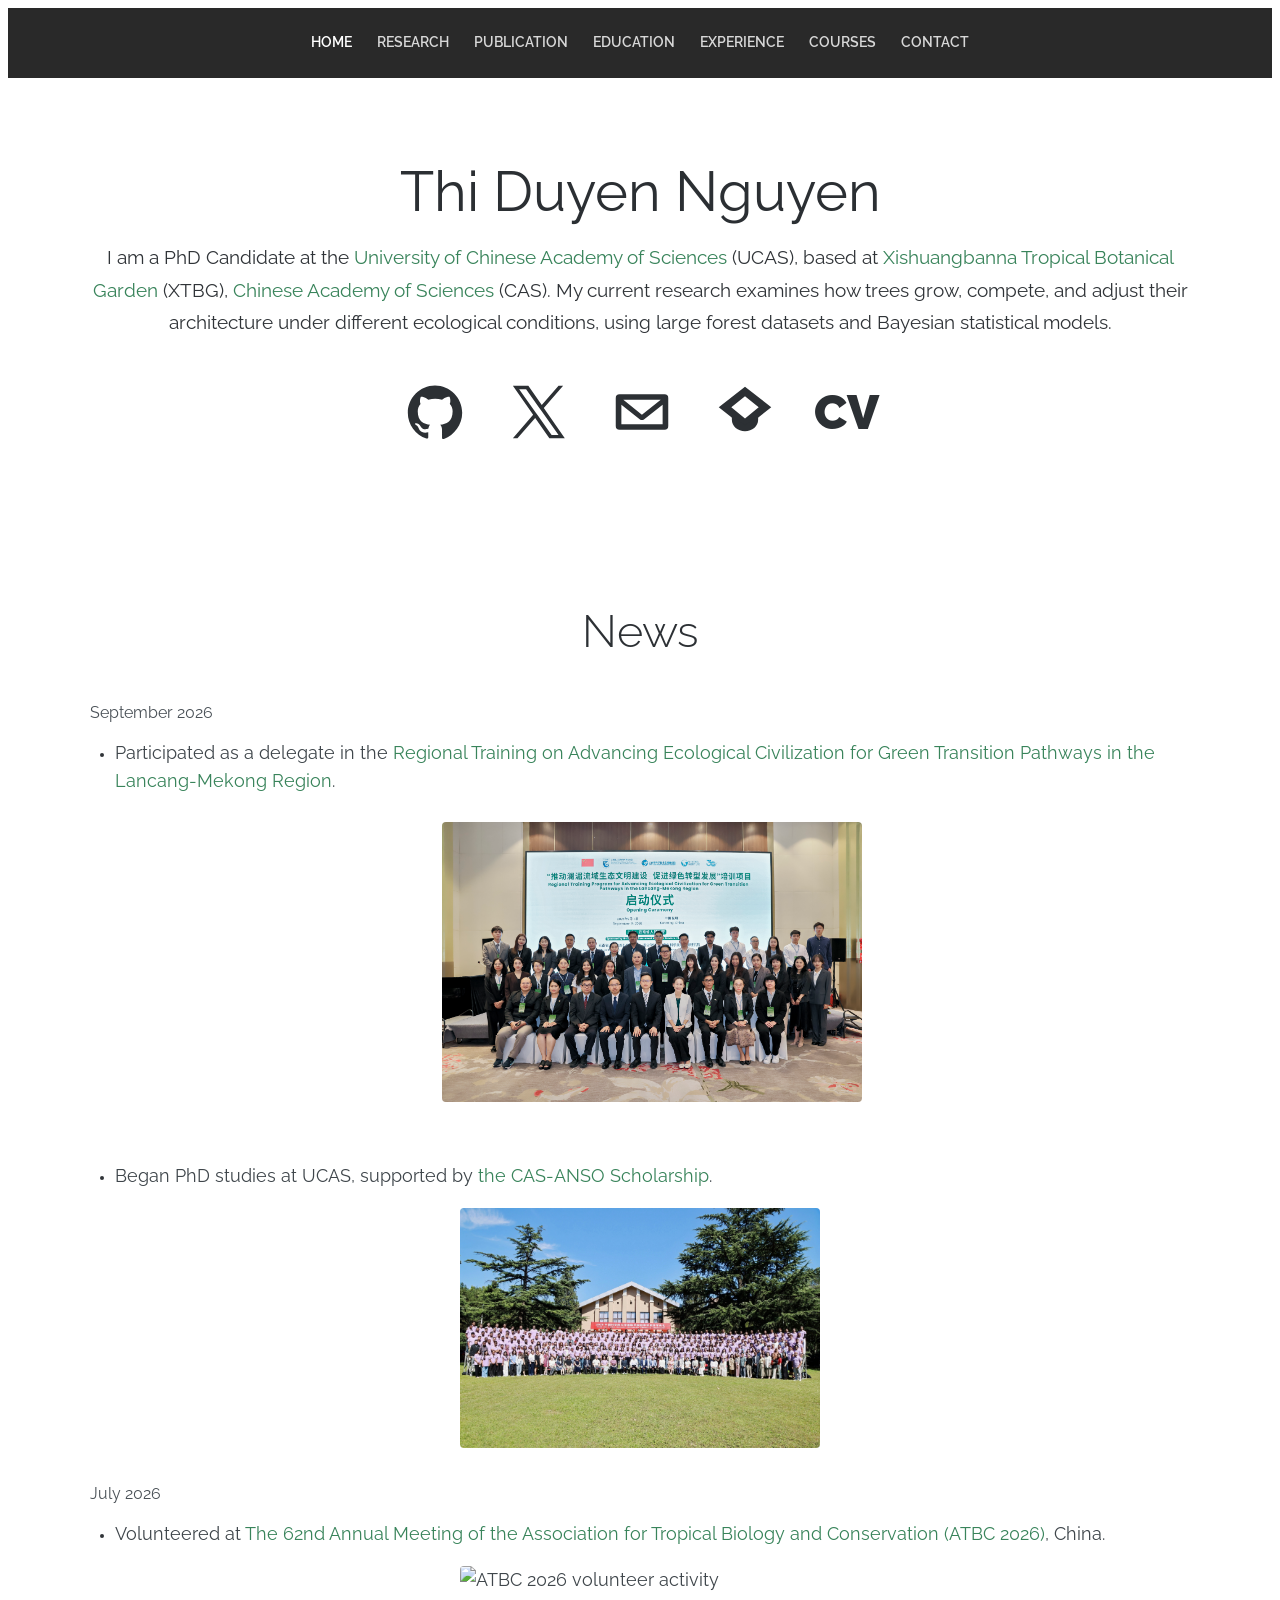
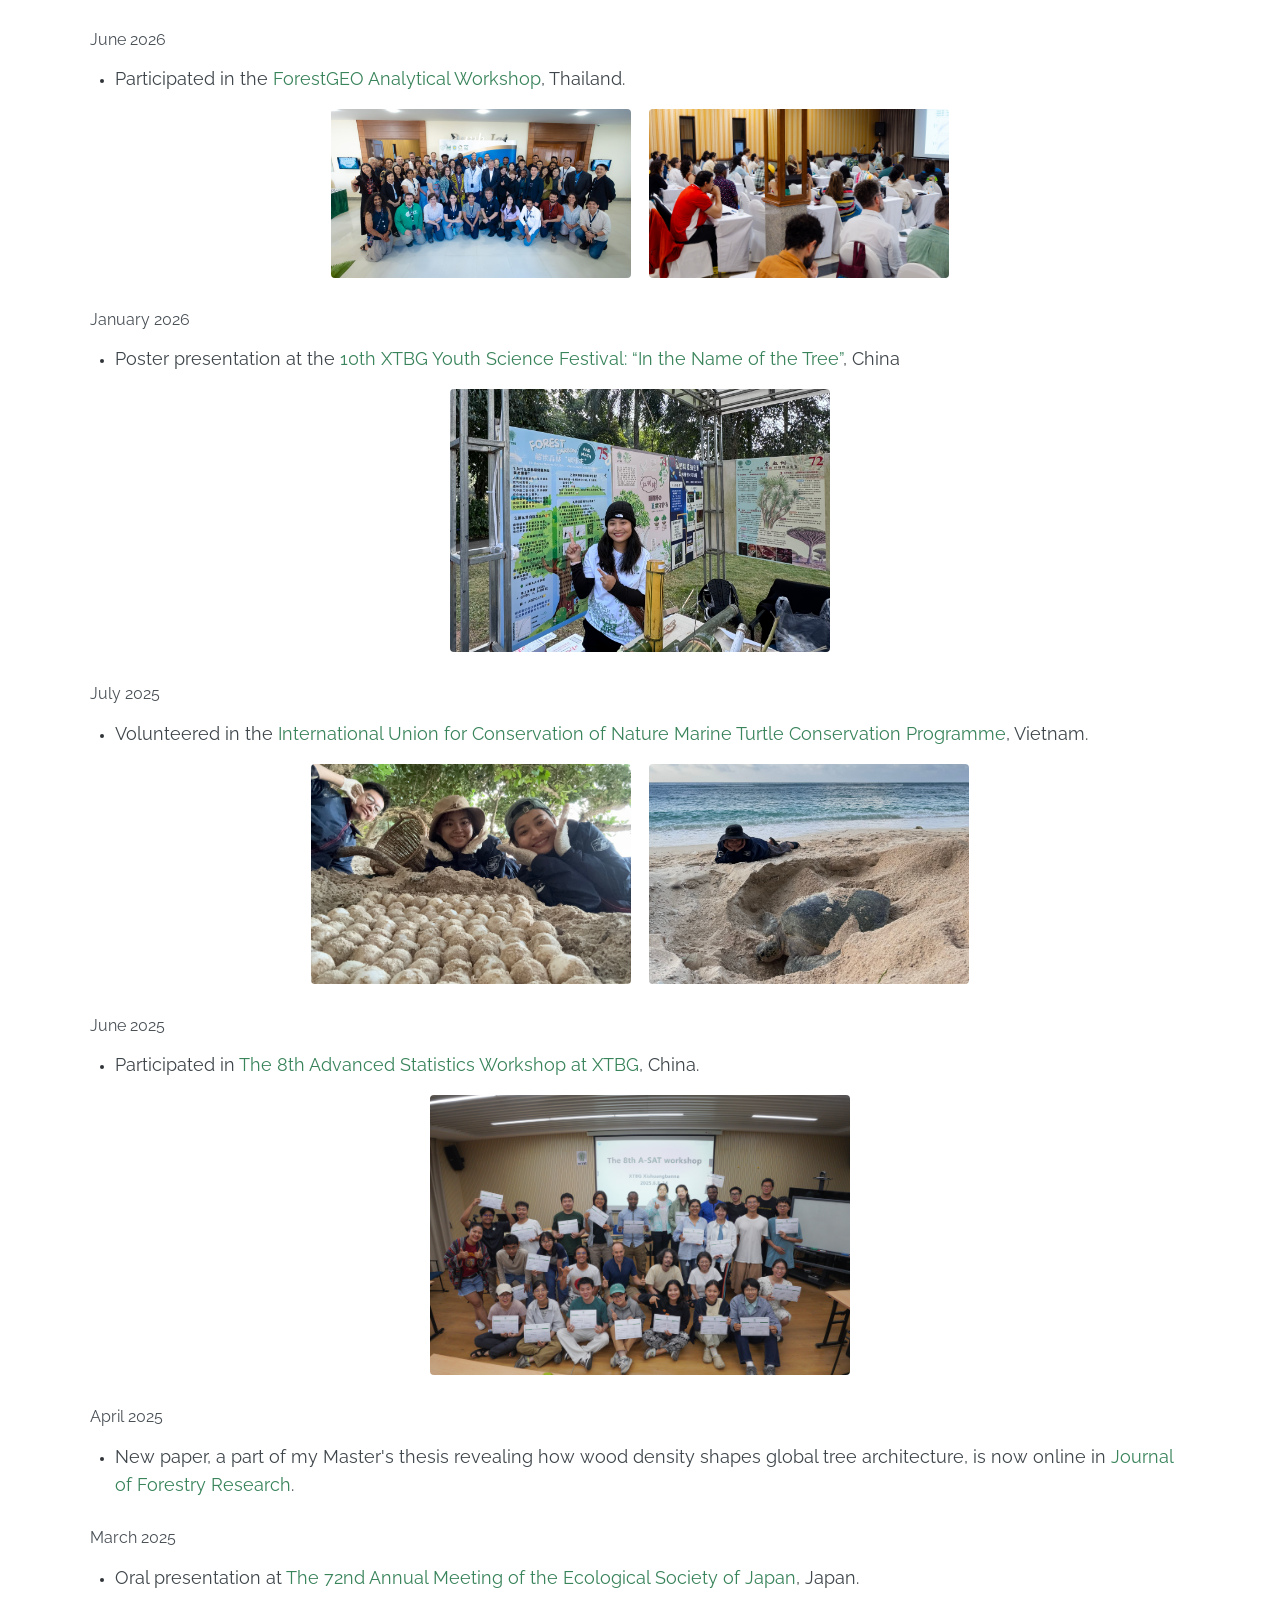
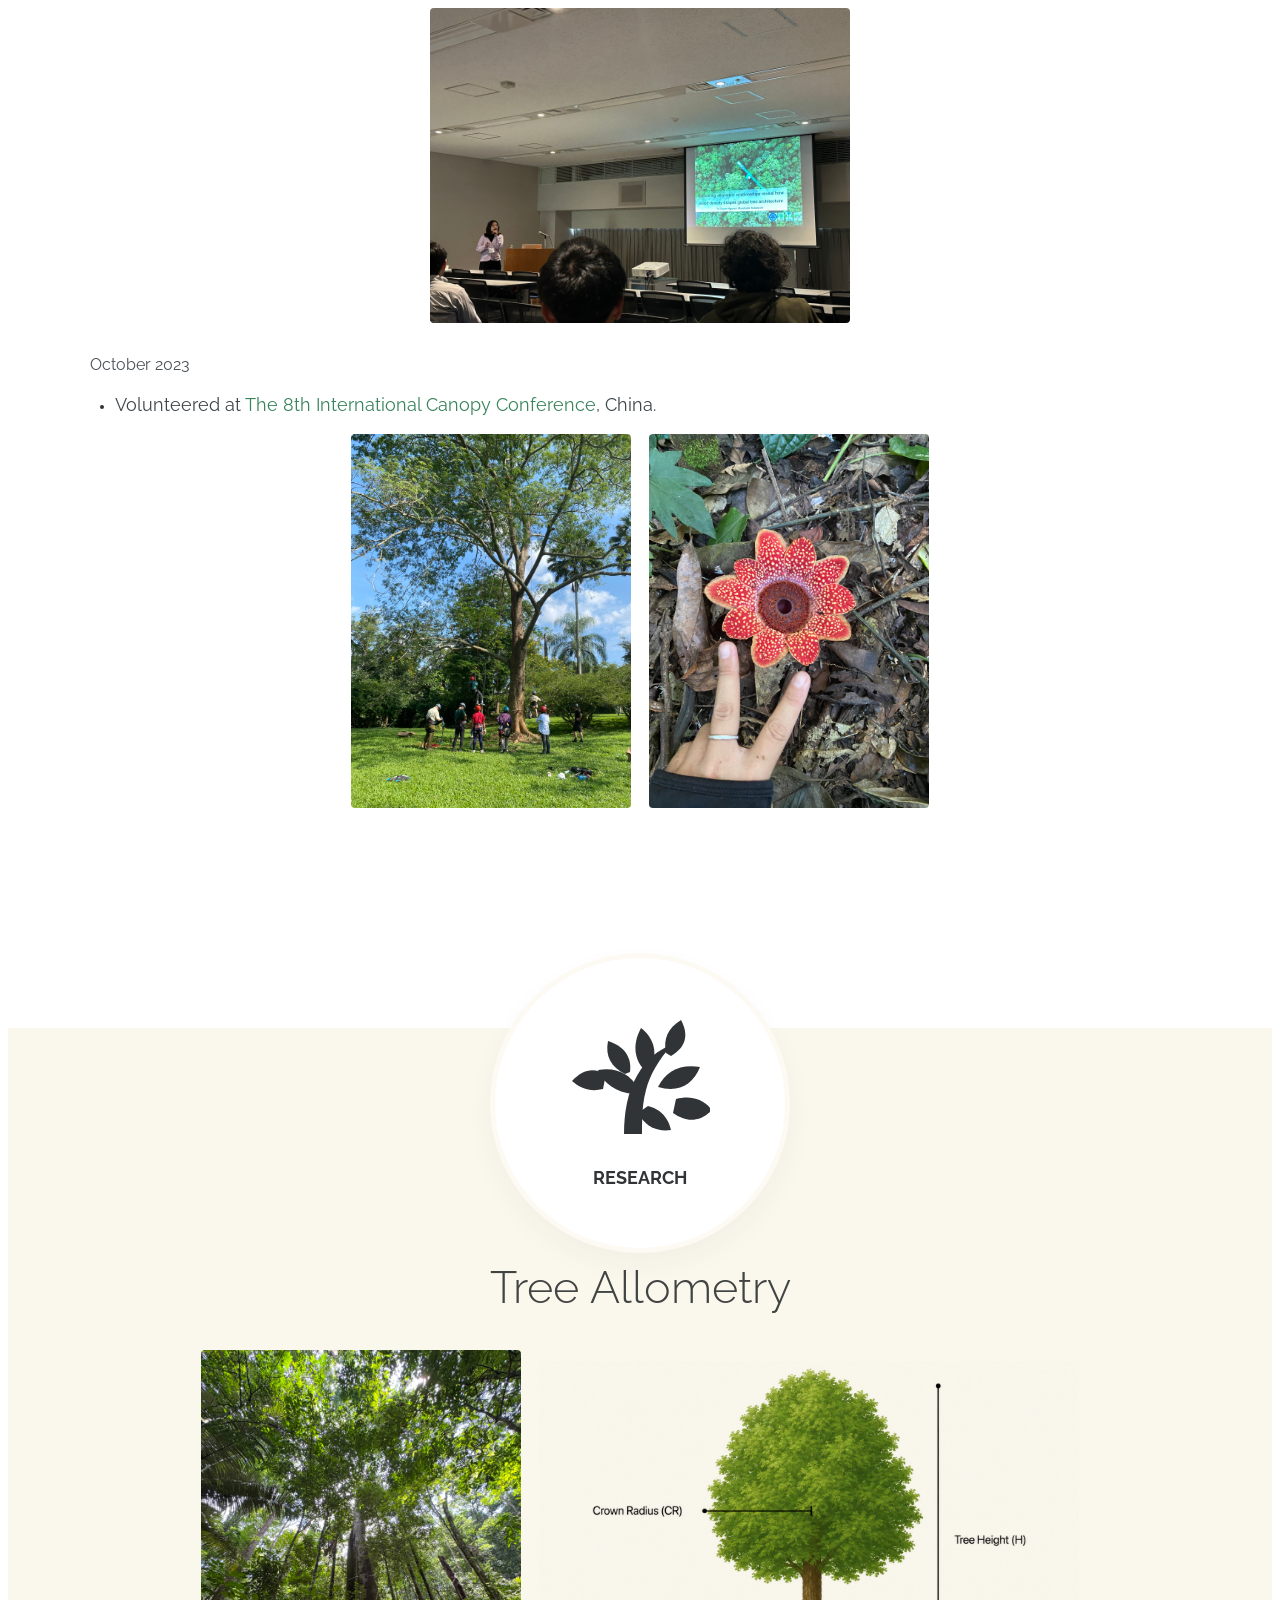
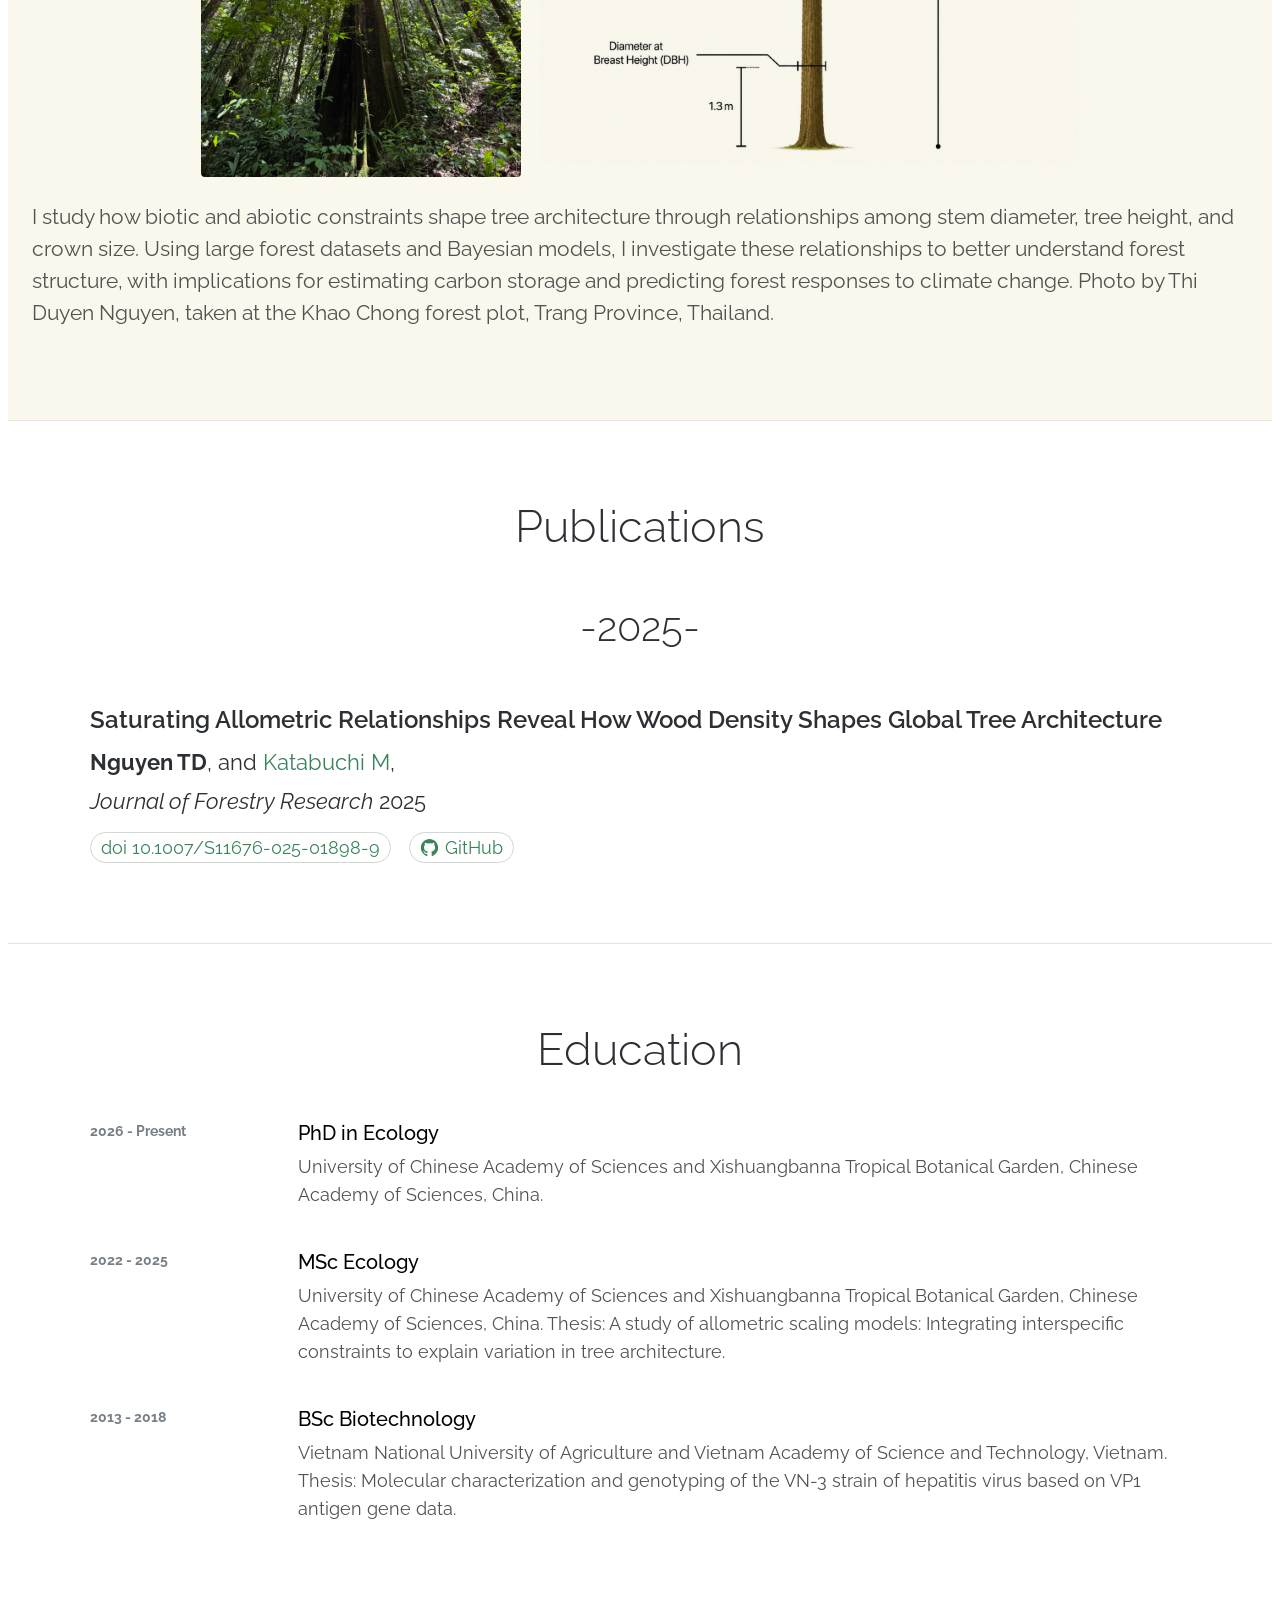
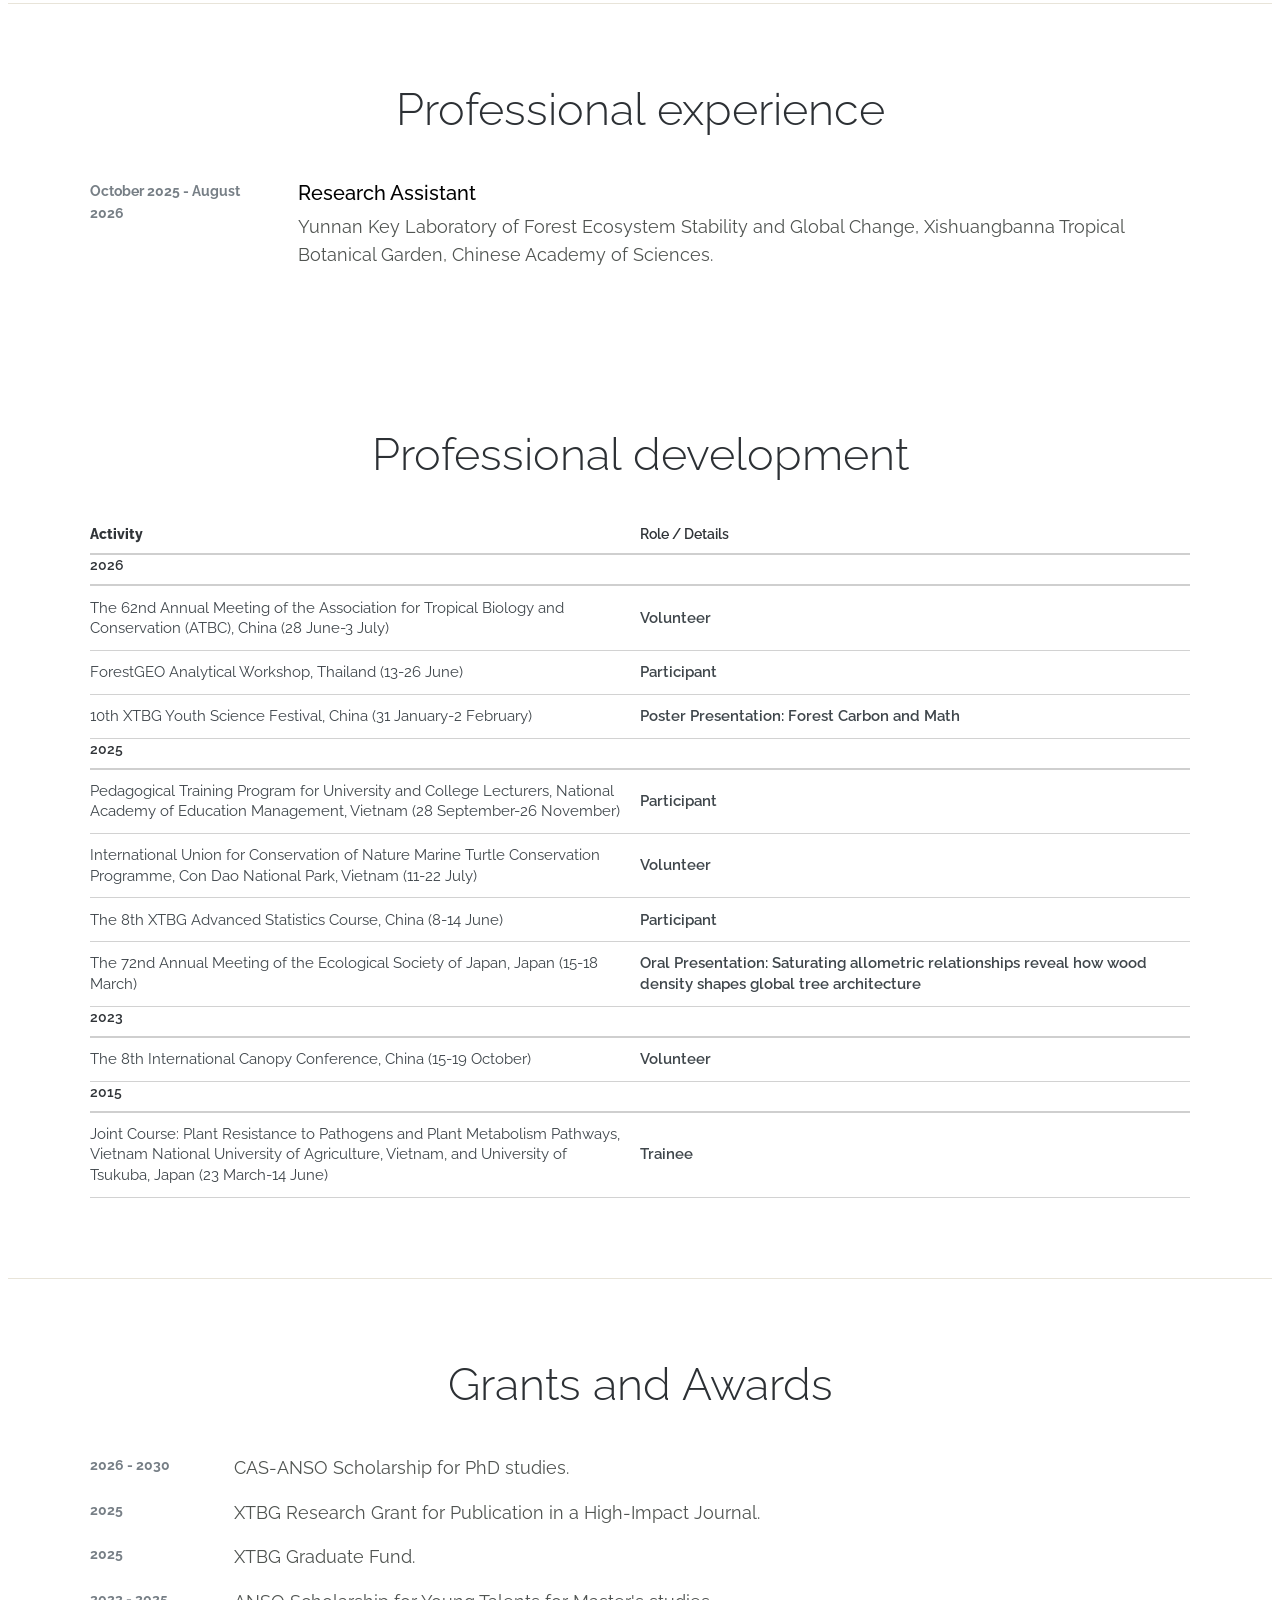
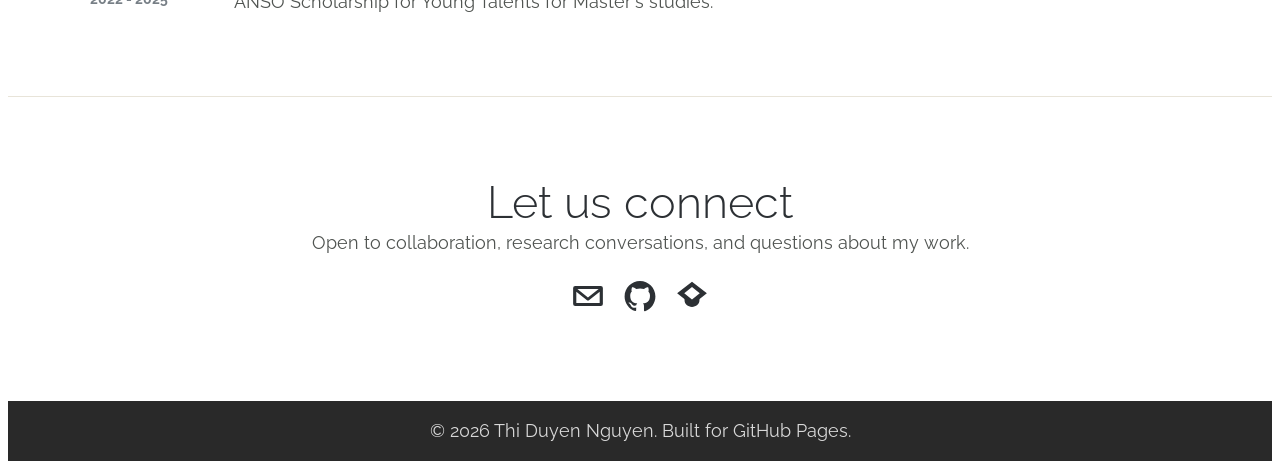
==== index.html @ 385d5ab5 "Update image style for responsive design" ====
<!doctype html>
<html lang="en">
  <head>
    <meta charset="utf-8" />
    <meta name="viewport" content="width=device-width, initial-scale=1" />
    <title>Thi Duyen Nguyen</title>
    <meta name="description" content="Personal academic homepage for Thi Duyen Nguyen, a PhD candidate studying tropical forest ecology, tree allometry, and Bayesian modelling." />
    <link rel="preconnect" href="https://fonts.googleapis.com" />
    <link rel="preconnect" href="https://fonts.gstatic.com" crossorigin />
    <link href="https://fonts.googleapis.com/css2?family=Raleway:wght@300;400;500;600;700&display=swap" rel="stylesheet" />
    <link rel="stylesheet" href="styles.css" />
    <link rel="icon" href="favicon.svg" type="image/svg+xml" />
  </head>

  <body>
    <a class="skip-link" href="#main">Skip to content</a>

    <header class="site-header" data-header>
      <button class="menu-button" type="button" aria-label="Toggle navigation" aria-expanded="false" aria-controls="site-nav" data-menu-button>
        <span class="menu-line"></span>
        <span class="menu-line"></span>
      </button>

      <nav class="site-nav" id="site-nav" data-nav>
        <a href="#home">Home</a>
        <a href="#research">Research</a>
        <a href="#publications">Publication</a>
        <a href="#education">Education</a>
        <a href="#experience">Experience</a>
        <a href="#courses">Courses</a>
        <a href="#contact">Contact</a>
      </nav>
    </header>

    <main id="main">
      <section class="intro section-band" id="home">
        <div class="intro-inner">
          <h1>Thi Duyen Nguyen</h1>
          <p class="hero-role">
            I am a PhD Candidate at the <a href="https://english.ucas.ac.cn/">University of Chinese Academy of Sciences</a> (UCAS), based at <a href="http://english.xtbg.cas.cn/">Xishuangbanna Tropical Botanical Garden</a> (XTBG), <a href="https://english.cas.cn/">Chinese Academy of Sciences</a> (CAS).
            My current research examines how trees grow, compete, and adjust their architecture under different ecological conditions, using large forest datasets and Bayesian statistical models.
          </p>

          <div class="social-links" aria-label="Profile links">
            <a href="https://github.com/nt-duyen" aria-label="GitHub profile">
              <svg viewBox="0 0 64 64" aria-hidden="true">
                <path d="M32 3.7C16 3.7 3 16.7 3 32.8c0 12.8 8.3 23.7 19.8 27.5 1.5.3 2-.6 2-1.4v-5.2c-8.1 1.8-9.8-3.5-9.8-3.5-1.3-3.4-3.2-4.3-3.2-4.3-2.7-1.8.2-1.8.2-1.8 2.9.2 4.5 3 4.5 3 2.6 4.5 6.9 3.2 8.5 2.5.3-1.9 1-3.2 1.8-3.9-6.4-.7-13.2-3.2-13.2-14.4 0-3.2 1.1-5.8 3-7.8-.3-.7-1.3-3.7.3-7.7 0 0 2.5-.8 8 3a27.5 27.5 0 0 1 14.6 0c5.6-3.8 8-3 8-3 1.6 4 .6 7 .3 7.7 1.9 2.1 3 4.6 3 7.8 0 11.2-6.8 13.7-13.3 14.4 1.1.9 2 2.7 2 5.5v8.2c0 .8.5 1.7 2 1.4C52.7 56.5 61 45.6 61 32.8 61 16.7 48 3.7 32 3.7z" />
              </svg>
            </a>
            <a href="https://x.com/duyeneco?s=11" aria-label="X profile">
              <svg viewBox="0 0 64 64" aria-hidden="true">
                <path d="M38.2 27.6 58.8 4h-4.9L36 24.5 21.7 4H5.2l21.6 31L5.2 60h4.9l18.9-21.7L44.1 60h16.5L38.2 27.6zm-6.7 7.7-2.2-3.1L11.9 7.7h7.4l14.1 19.9 2.2 3.1 18.3 25.9h-7.4L31.5 35.3z" />
              </svg>
            </a>
            <a href="mailto:ntduyenbio.edu.vn@gmail.com" aria-label="Email">
              <svg viewBox="0 0 64 64" aria-hidden="true">
                <path d="M8 13h48a4 4 0 0 1 4 4v30a4 4 0 0 1-4 4H8a4 4 0 0 1-4-4V17a4 4 0 0 1 4-4zm4.1 6 19.8 15.9L52 19H12.1zm41.9 5.2L34.4 39.7a4 4 0 0 1-4.9 0L10 24.2V45h44V24.2z" />
              </svg>
            </a>
            <a href="https://scholar.google.com/citations?user=iAspKboAAAAJ&amp;hl=en" aria-label="Google Scholar profile">
              <svg viewBox="0 0 64 64" aria-hidden="true">
                <path d="M32 5 4 27l28 22 28-22L32 5zm0 10.2L46.6 27 32 38.8 17.4 27 32 15.2z" />
                <path d="M18 40.5c0 6.6 6.3 12 14 12s14-5.4 14-12v-5.2L32 46.1 18 35.3v5.2z" />
              </svg>
            </a>
            <a class="cv-link" href="assets/cv.pdf" aria-label="CV">CV</a>
          </div>
        </div>
      </section>

      <section class="section-band updates" id="news">
        <div class="section-heading">
          <h2>News</h2>
        </div>

        <div class="timeline">
          <article class="news-block">
            <time datetime="2026-09">September 2026</time>
            <ul>
              <li>
                Participated as a delegate in the
                <a href="https://mekonginstitute.org/wp-content/uploads/2026/07/CDS-Ecological-Civilization-Training_16-6-26.pdf">Regional Training on Advancing Ecological Civilization for Green Transition Pathways in the Lancang-Mekong Region</a>.

                <div style="display: flex; flex-wrap: wrap; justify-content: center; align-items: center; gap: 18px; margin: 14px auto 30px;">
                  <img
                    src="assets/mekong_training_group.JPG"
                    alt="Mekong Training Group Photo"
                    loading="lazy"
                    style="display: block; width: 100%; max-width: 420px; height: auto; margin: 14px auto 30px; border-radius: 4px;"
                  />
                  <!-- <img
                    src="assets/mekong_training_certi.jpg"
                    alt="Mekong Training Certificate"
                    loading="lazy"
                    style="display: block; width: 300px; height: auto; border-radius: 4px;"
                  /> -->
                </div>
              </li>
              <li>
                Began PhD studies at UCAS, supported by
                <a href="https://www.anso.org.cn/">the CAS-ANSO Scholarship</a>.
              </li>
            </ul>

            <div class="news-gallery one-photo">
              <img
                class="photo-full"
                src="assets/ucas_group.JPG"
                alt="Began PhD studies at UCAS"
              />
            </div>
          </article>

          <article class="news-block">
            <time datetime="2026-07">July 2026</time>
            <ul>
              <li>Volunteered at <a href="https://www.atbc2026.org/">The 62nd Annual Meeting of the Association for Tropical Biology and Conservation (ATBC 2026)</a>, China.</li>
            </ul>
            <div class="news-gallery one-photo">
              <img class="photo-full" src="assets/atbc_volunteer_group.JPG" alt="ATBC 2026 volunteer activity" />
            </div>
          </article>

          <article class="news-block">
            <time datetime="2026-06">June 2026</time>
            <ul>
              <li>Participated in the <a href="https://forestgeo.si.edu/">ForestGEO Analytical Workshop</a>, Thailand.</li>
            </ul>

            <div style="display: flex; flex-wrap: wrap; justify-content: center; align-items: center; gap: 18px; margin: 14px auto 30px;">
              <img
                src="assets/forestgeo.jpg"
                alt="ForestGEO Analytical Workshop"
                loading="lazy"
                style="display: block; width: 300px; height: auto; border-radius: 4px;"
              />
              <img
                src="assets/forestgeo_pre.JPG"
                alt="ForestGEO Analytical Workshop presentation"
                loading="lazy"
                style="display: block; width: 300px; height: auto; border-radius: 4px;"
              />
              <!-- <img
                src="assets/forestgeo_biomass.jpg"
                alt="ForestGEO Analytical Workshop biomass session"
                loading="lazy"
                style="display: block; width: 300px; height: auto; border-radius: 4px;"
              /> -->
            </div>
          </article>

          <article class="news-block">
            <time datetime="2026-01">January 2026</time>
            <ul>
              <li>Poster presentation at the <a href="https://mp.weixin.qq.com/s/TboSPUilJLdGwOeYKnV2YA">10th XTBG Youth Science Festival: “In the Name of the Tree”</a>, China</li>
            </ul>

            <img
              src="assets/youth_science.jpg"
              alt="Poster presentation at the 10th XTBG Youth Science Festival"
              loading="lazy"
              style="display: block; width: 100%; max-width: 380px; height: auto; margin: 14px auto 30px; border-radius: 4px;"
            />
          </article>

          <article class="news-block">
            <time datetime="2025-07">July 2025</time>
            <ul>
              <li>Volunteered in the <a href="https://iucn.org/news/202504/call-application-marine-turtle-conservation-volunteer-programme-con-dao-national-park">International Union for Conservation of Nature Marine Turtle Conservation Programme</a>, Vietnam.</li>
            </ul>
            <div style="display: flex; flex-wrap: wrap; justify-content: center; align-items: center; gap: 18px; margin: 14px auto 30px;">
              <img
                src="assets/iucn.jpg"
                alt="IUCN Marine Turtle Conservation Programme"
                loading="lazy"
                style="display: block; width: 320px; height: 220px; object-fit: cover; border-radius: 4px;"
              />
              <img
                src="assets/iucn1.jpg"
                alt="Marine turtle conservation volunteer activity"
                loading="lazy"
                style="display: block; width: 320px; height: 220px; object-fit: cover; border-radius: 4px;"
              />
            </div>
          </article>

          <article class="news-block">
            <time datetime="2025-06">June 2025</time>
            <ul>
              <li>Participated in <a href="https://mp.weixin.qq.com/s/4hihHhv6JFnZZ4QVlXUnKQ">The 8th Advanced Statistics Workshop at XTBG</a>, China.</li>
            </ul>
            <img
              src="assets/8th_stat_course.JPG"
              alt="The 8th Advanced Statistics Workshop at XTBG"
              loading="lazy"
              style="display: block; width: 100%; max-width: 420px; height: auto; margin: 14px auto 30px; border-radius: 4px;"
            />
          </article>

          <article class="news-block">
            <time datetime="2025-04">April 2025</time>
            <ul>
              <li>
                New paper, a part of my Master's thesis revealing how wood density shapes global tree architecture, is now online in
                <a href="https://link.springer.com/article/10.1007/s11676-025-01898-9">Journal of Forestry Research</a>.
              </li>
            </ul>
          </article>

          <article class="news-block">
            <time datetime="2025-03">March 2025</time>
            <ul>
              <li>Oral presentation at <a href="https://esj.ne.jp/meeting/72/home/index.html">The 72nd Annual Meeting of the Ecological Society of Japan</a>, Japan.</li>
            </ul>

            <img
              src="assets/esj_japan.jpg"
              alt="Presentation at the 72nd Annual Meeting of the Ecological Society of Japan"
              loading="lazy"
              style="display: block; width: 100%; max-width: 420px; height: auto; margin: 14px auto 30px; border-radius: 4px;"
            />
          </article>

          <article class="news-block">
            <time datetime="2023-10">October 2023</time>
            <ul>
              <li>Volunteered at <a href="https://canopy8th.casconf.cn/">The 8th International Canopy Conference</a>, China.</li>
            </ul>
            <div style="display: flex; flex-wrap: wrap; justify-content: center; align-items: center; gap: 18px; margin: 14px auto 30px;">
              <img
                src="assets/canopy_conf.jpg"
                alt="The 8th International Canopy Conference"
                loading="lazy"
                style="display: block; width: 280px; height: auto; border-radius: 4px;"
              />
              <img
                src="assets/canopy_conf1.jpg"
                alt="The 8th International Canopy Conference"
                loading="lazy"
                style="display: block; width: 280px; height: auto; border-radius: 4px;"
              />
            </div>
          </article>
        </div>
      </section>

      <section class="section-band research" id="research">
        <div class="divider">
          <div class="circle">
            <svg class="tree-icon" viewBox="0 0 140 140" aria-hidden="true">
              <path d="M54 116c0-30 7-53 21-70 7-9 16-15 28-20-15 16-23 31-27 46-4 15-4 29-4 44H54z" />
              <path d="M63 76c-17-2-29-10-35-24 18-3 31 3 40 18l-5 6z" />
              <path d="M76 54c-12-12-14-27-5-44 14 11 17 26 9 42l-4 2z" />
              <path d="M88 69c8-16 22-23 42-20-7 18-22 26-42 20z" />
              <path d="M55 56c-14-7-20-18-17-33 16 5 24 16 22 31l-5 2z" />
              <path d="M96 35c-3-14 2-25 15-33 8 15 5 27-10 36l-5-3z" />
              <path d="M106 81c15-4 27 0 36 11-12 12-25 13-39 3l3-14z" />
              <path d="M78 88c12 3 20 11 23 24-15 2-26-4-33-17l10-7z" />
              <path d="M33 71c-12 3-22 0-31-8 10-11 21-14 34-7l-3 15z" />
            </svg>
            <h2>Research</h2>
          </div>
        </div>

        <article class="feature-card">
          <h3>Tree Allometry</h3>

          <div style="display: flex; flex-wrap: wrap; justify-content: center; align-items: center; gap: 18px; margin: 24px auto;">
            <img
              src="assets/forest_KC.jpg"
              alt="Forest trees"
              loading="lazy"
              style="display: block; width: 100%; max-width: 320px; height: auto; border-radius: 4px;"
            />
            <img
              src="assets/tree-allometry.png"
              alt="Tree allometry diagram showing tree height, crown radius, and diameter at breast height"
              loading="lazy"
              style="display: block; width: 100%; max-width: 540px; height: auto; mix-blend-mode: multiply;"
            />
          </div>
          <p>
            I study how biotic and abiotic constraints shape tree architecture through relationships among stem diameter, tree height, and crown size.
            Using large forest datasets and Bayesian models, I investigate these relationships to better understand forest structure, with implications for estimating carbon storage and predicting forest responses to climate change.

            Photo by Thi Duyen Nguyen, taken at the Khao Chong forest plot, Trang Province, Thailand.
          </p>
        </article>
      </section>

      <section class="section-band publications" id="publications">
        <div class="section-heading">
          <h2>Publications</h2>
        </div>

        <div class="publication-year">-2025-</div>

        <article class="publication-entry">
          <h3>Saturating Allometric Relationships Reveal How Wood Density Shapes Global Tree Architecture</h3>
          <p><strong>Nguyen TD</strong>, and <a href="https://mattocci27.github.io/">Katabuchi M</a>,</p>
          <p><em>Journal of Forestry Research</em> 2025</p>

          <div class="publication-links">
            <a href="https://link.springer.com/10.1007/s11676-025-01898-9">doi 10.1007/S11676-025-01898-9</a>
            <a href="https://github.com/nt-duyen/tree-allo">
              <svg class="pub-link-icon" viewBox="0 0 64 64" aria-hidden="true">
                <path d="M32 3.7C16 3.7 3 16.7 3 32.8c0 12.8 8.3 23.7 19.8 27.5 1.5.3 2-.6 2-1.4v-5.2c-8.1 1.8-9.8-3.5-9.8-3.5-1.3-3.4-3.2-4.3-3.2-4.3-2.7-1.8.2-1.8.2-1.8 2.9.2 4.5 3 4.5 3 2.6 4.5 6.9 3.2 8.5 2.5.3-1.9 1-3.2 1.8-3.9-6.4-.7-13.2-3.2-13.2-14.4 0-3.2 1.1-5.8 3-7.8-.3-.7-1.3-3.7.3-7.7 0 0 2.5-.8 8 3a27.5 27.5 0 0 1 14.6 0c5.6-3.8 8-3 8-3 1.6 4 .6 7 .3 7.7 1.9 2.1 3 4.6 3 7.8 0 11.2-6.8 13.7-13.3 14.4 1.1.9 2 2.7 2 5.5v8.2c0 .8.5 1.7 2 1.4C52.7 56.5 61 45.6 61 32.8 61 16.7 48 3.7 32 3.7z" />
              </svg>
              GitHub
            </a>
          </div>
        </article>
      </section>

      <section class="section-band experience" id="education">
        <div class="section-heading">
          <h2>Education</h2>
        </div>
        <div class="experience-list">
          <article class="experience-item">
            <span>2026 - Present</span>
            <div>
              <h3>PhD in Ecology</h3>
              <p>University of Chinese Academy of Sciences and Xishuangbanna Tropical Botanical Garden, Chinese Academy of Sciences, China.</p>
            </div>
          </article>
          <article class="experience-item">
            <span>2022 - 2025</span>
            <div>
              <h3>MSc Ecology</h3>
              <p>University of Chinese Academy of Sciences and Xishuangbanna Tropical Botanical Garden, Chinese Academy of Sciences, China. Thesis: A study of allometric scaling models: Integrating interspecific constraints to explain variation in tree architecture.</p>
            </div>
          </article>
          <article class="experience-item">
            <span>2013 - 2018</span>
            <div>
              <h3>BSc Biotechnology</h3>
              <p>Vietnam National University of Agriculture and Vietnam Academy of Science and Technology, Vietnam. Thesis: Molecular characterization and genotyping of the VN-3 strain of hepatitis virus based on VP1 antigen gene data.</p>
            </div>
          </article>
        </div>
      </section>

      <section class="section-band experience" id="experience">
        <div class="section-heading">
          <h2>Professional experience</h2>
        </div>
        <div class="experience-list">
          <article class="experience-item">
            <span>October 2025 - August 2026</span>
            <div>
              <h3>Research Assistant</h3>
              <p>Yunnan Key Laboratory of Forest Ecosystem Stability and Global Change, Xishuangbanna Tropical Botanical Garden, Chinese Academy of Sciences.</p>
            </div>
          </article>
        </div>
      </section>

      <section class="section-band courses" id="courses">
        <div class="section-heading">
          <h2>Professional development</h2>
        </div>

        <div class="table-wrap">
          <table class="conference-table">
            <thead>
              <tr>
                <th>Activity</th>
                <th>Role / Details</th>
              </tr>
            </thead>
            <tbody>
              <tr><th colspan="2">2026</th></tr>
              <tr>
                <td>The 62nd Annual Meeting of the Association for Tropical Biology and Conservation (ATBC), China (28 June-3 July)</td>
                <td>Volunteer</td>
              </tr>
              <tr>
                <td>ForestGEO Analytical Workshop, Thailand (13-26 June)</td>
                <td>Participant</td>
              </tr>
              <tr>
                <td>10th XTBG Youth Science Festival, China (31 January-2 February)</td>
                <td>Poster Presentation: Forest Carbon and Math</td>
              </tr>

              <tr><th colspan="2">2025</th></tr>
              <tr>
                <td>Pedagogical Training Program for University and College Lecturers, National Academy of Education Management, Vietnam (28 September-26 November)</td>
                <td>Participant</td>
              </tr>
              <tr>
                <td>International Union for Conservation of Nature Marine Turtle Conservation Programme, Con Dao National Park, Vietnam (11-22 July)</td>
                <td>Volunteer</td>
              </tr>
              <tr>
                <td>The 8th XTBG Advanced Statistics Course, China (8-14 June)</td>
                <td>Participant</td>
              </tr>
              <tr>
                <td>The 72nd Annual Meeting of the Ecological Society of Japan, Japan (15-18 March)</td>
                <td>Oral Presentation: Saturating allometric relationships reveal how wood density shapes global tree architecture</td>
              </tr>

              <tr><th colspan="2">2023</th></tr>
              <tr>
                <td>The 8th International Canopy Conference, China (15-19 October)</td>
                <td>Volunteer</td>
              </tr>

              <tr><th colspan="2">2015</th></tr>
              <tr>
                <td>Joint Course: Plant Resistance to Pathogens and Plant Metabolism Pathways, Vietnam National University of Agriculture, Vietnam, and University of Tsukuba, Japan (23 March-14 June)</td>
                <td>Trainee</td>
              </tr>
            </tbody>
          </table>
        </div>
      </section>

      <section class="section-band selected-list" id="grants">
        <div class="section-heading">
          <h2>Grants and Awards</h2>
        </div>
        <div class="selected-list-inner">
          <article>
            <span>2026 - 2030</span>
            <p>CAS-ANSO Scholarship for PhD studies.</p>
          </article>
          <article>
            <span>2025</span>
            <p>XTBG Research Grant for Publication in a High-Impact Journal.</p>
          </article>
          <article>
            <span>2025</span>
            <p>XTBG Graduate Fund.</p>
          </article>
          <article>
            <span>2022 - 2025</span>
            <p>ANSO Scholarship for Young Talents for Master's studies.</p>
          </article>
        </div>
      </section>

      <section class="section-band contact" id="contact">
        <div class="contact-inner">
          <div>
            <h2>Let us connect</h2>
            <p>Open to collaboration, research conversations, and questions about my work.</p>
          </div>

          <div class="contact-links contact-icons" aria-label="Contact links">
            <a href="mailto:ntduyenbio.edu.vn@gmail.com" aria-label="Email">
              <svg viewBox="0 0 64 64" aria-hidden="true">
                <path d="M8 13h48a4 4 0 0 1 4 4v30a4 4 0 0 1-4 4H8a4 4 0 0 1-4-4V17a4 4 0 0 1 4-4zm4.1 6 19.8 15.9L52 19H12.1zm41.9 5.2L34.4 39.7a4 4 0 0 1-4.9 0L10 24.2V45h44V24.2z" />
              </svg>
            </a>
            <a href="https://github.com/nt-duyen" aria-label="GitHub">
              <svg viewBox="0 0 64 64" aria-hidden="true">
                <path d="M32 3.7C16 3.7 3 16.7 3 32.8c0 12.8 8.3 23.7 19.8 27.5 1.5.3 2-.6 2-1.4v-5.2c-8.1 1.8-9.8-3.5-9.8-3.5-1.3-3.4-3.2-4.3-3.2-4.3-2.7-1.8.2-1.8.2-1.8 2.9.2 4.5 3 4.5 3 2.6 4.5 6.9 3.2 8.5 2.5.3-1.9 1-3.2 1.8-3.9-6.4-.7-13.2-3.2-13.2-14.4 0-3.2 1.1-5.8 3-7.8-.3-.7-1.3-3.7.3-7.7 0 0 2.5-.8 8 3a27.5 27.5 0 0 1 14.6 0c5.6-3.8 8-3 8-3 1.6 4 .6 7 .3 7.7 1.9 2.1 3 4.6 3 7.8 0 11.2-6.8 13.7-13.3 14.4 1.1.9 2 2.7 2 5.5v8.2c0 .8.5 1.7 2 1.4C52.7 56.5 61 45.6 61 32.8 61 16.7 48 3.7 32 3.7z" />
              </svg>
            </a>
            <a href="https://scholar.google.com/" aria-label="Google Scholar">
              <svg viewBox="0 0 64 64" aria-hidden="true">
                <path d="M32 5 4 27l28 22 28-22L32 5zm0 10.2L46.6 27 32 38.8 17.4 27 32 15.2z" />
                <path d="M18 40.5c0 6.6 6.3 12 14 12s14-5.4 14-12v-5.2L32 46.1 18 35.3v5.2z" />
              </svg>
            </a>
          </div>
        </div>
      </section>
    </main>

    <footer class="site-footer">
      <p>&copy; <span data-year></span> Thi Duyen Nguyen. Built for GitHub Pages.</p>
    </footer>

    <script>
      document.querySelectorAll("a[href]").forEach(function (link) {
        var href = link.getAttribute("href");

        if (!href.startsWith("#") && !href.startsWith("mailto:")) {
          link.setAttribute("target", "_blank");
          link.setAttribute("rel", "noopener noreferrer");
        }
      });
    </script>

    <script src="script.js"></script>
  </body>
</html>
---- styles.css ----
:root {
  color-scheme: light;
  --bg: #fbfbfb;
  --ink: #2c3034;
  --muted: #555d63;
  --soft: #777f86;
  --line: #e7e7e7;
  --nav: #292929;
  --green: #39a26d;
  --green-dark: #258558;
  --max: 970px;
}

* {
  box-sizing: border-box;
}

html {
  scroll-behavior: smooth;
}fintro

body {
  margin: 0;
  background: var(--bg);
  color: var(--ink);
  font-family: Inter, system-ui, -apple-system, BlinkMacSystemFont, "Segoe UI", sans-serif;
  font-size: 16px;
  font-weight: 300;
  line-height: 1.68;
}

img {
  display: block;
  max-width: 100%;
}

a {
  color: var(--green);
  text-decoration: none;
}

a:hover {
  color: var(--green-dark);
  text-decoration: underline;
  text-underline-offset: 0.2em;
}

.skip-link {
  background: var(--ink);
  color: white;
  left: 1rem;
  padding: 0.6rem 0.8rem;
  position: fixed;
  top: -5rem;
  z-index: 20;
}

.skip-link:focus {
  top: 1rem;
}

.site-header {
  align-items: center;
  background: var(--nav);
  display: flex;
  justify-content: center;
  min-height: 70px;
  position: sticky;
  top: 0;
  z-index: 10;
}

.site-nav {
  align-items: center;
  display: flex;
  flex-wrap: wrap;
  gap: 0;
  justify-content: center;
}

.site-nav a {
  align-items: center;
  color: #d8d8d8;
  display: inline-flex;
  font-size: 0.88rem;
  font-weight: 800;
  min-height: 70px;
  padding: 0 0.78rem;
  text-decoration: none;
  text-transform: uppercase;
}

.site-nav a.is-active,
.site-nav a:hover {
  color: white;
}

.menu-button {
  align-items: center;
  background: transparent;
  border: 1px solid rgba(255, 255, 255, 0.28);
  border-radius: 3px;
  display: none;
  flex-direction: column;
  gap: 0.3rem;
  height: 2.5rem;
  justify-content: center;
  position: absolute;
  right: 20px;
  width: 2.6rem;
}

.menu-line {
  background: white;
  display: block;
  height: 2px;
  width: 1.05rem;
}

.section-band {
  padding: 70px 24px;
}

.intro {
  background: linear-gradient(#ffffff, #fbfbfb);
  min-height: 440px;
  padding-top: 86px;
}

.intro-inner,
.section-heading,
.timeline,
.feature-grid,
.paper-list,
.experience-list,
.contact-inner {
  margin: 0 auto;
  max-width: var(--max);
}

.intro-inner {
  text-align: center;
}

h1,
h2,
h3,
p {
  margin-top: 0;
}

h1 {
  color: #2b2f33;
  font-size: clamp(2.6rem, 5vw, 4.2rem);
  font-weight: 900;
  letter-spacing: 0;
  line-height: 1.08;
  margin-bottom: 1rem;
}

h1 span {
  font-weight: 300;
}

h2 {
  color: #2c3034;
  font-size: clamp(1.75rem, 3vw, 2.3rem);
  font-weight: 300;
  letter-spacing: 0;
  line-height: 1.15;
  margin-bottom: 0;
  text-align: center;
}

h3 {
  font-size: 1.05rem;
  font-weight: 700;
  line-height: 1.35;
  margin-bottom: 0.4rem;
}

.hero-role {
  color: #303438;
  font-size: 1.08rem;
  font-weight: 500;
  margin: 0 auto 1.8rem;
  max-width: 820px;
  text-align: center;
}

.hero-text {
  color: #4b5258;
  font-size: 1.05rem;
  line-height: 1.65;
  margin: 0 auto;
  max-width: 860px;
  text-align: left;
}

.social-links {
  align-items: center;
  display: flex;
  flex-wrap: wrap;
  gap: clamp(1.2rem, 3vw, 2.2rem);
  justify-content: center;
  margin-top: 2.4rem;
}

.social-links a {
  align-items: center;
  color: #2c3034;
  display: inline-flex;
  height: 68px;
  justify-content: center;
  text-decoration: none;
  transition: color 160ms ease, transform 160ms ease;
  width: 68px;
}

.social-links a:hover {
  color: var(--green);
  transform: translateY(-2px);
}

.social-links svg {
  fill: currentColor;
  height: 60px;
  width: 60px;
}

.social-links .cv-link {
  font-size: 3rem;
  font-weight: 900;
  line-height: 1;
  width: auto;
}

.section-heading {
  margin-bottom: 24px;
}

.updates {
  background: var(--bg);
  padding-top: 28px;
}

.timeline {
  color: #3f464b;
}

.news-block {
  margin-bottom: 28px;
}

.news-block time {
  color: #4a5157;
  display: block;
  font-size: 1rem;
  margin-bottom: 0.8rem;
}

.news-block ul {
  margin: 0;
  padding-left: 1.55rem;
}

.news-block li {
  margin-bottom: 1rem;
}

.news-block li::marker {
  color: #303438;
  font-size: 0.8rem;
}

.news-thumb {
  border-radius: 2px;
  height: 94px;
  margin: 0.4rem auto 1.8rem;
  object-fit: cover;
  width: 132px;
}

.research,
.publications,
.experience,
.selected-list,
.outside,
.contact {
  border-top: 1px solid var(--line);
}

.feature-grid {
  display: grid;
  gap: 22px;
  grid-template-columns: repeat(3, minmax(0, 1fr));
}

.feature-card,
.paper-item,
.experience-item {
  background: transparent;
  border-radius: 0;
}

.feature-card {
  border-top: 3px solid var(--green);
  padding-top: 1rem;
}

.feature-card p,
.paper-item p,
.experience-item p,
.contact p {
  color: var(--muted);
  margin-bottom: 0;
}

.card-number {
  color: var(--soft);
  display: inline-block;
  font-size: 0.9rem;
  font-weight: 700;
  margin-bottom: 0.8rem;
}

.paper-list,
.experience-list {
  display: grid;
  gap: 1.35rem;
}

.paper-item,
.experience-item {
  display: grid;
  gap: 1rem;
  grid-template-columns: 6rem minmax(0, 1fr);
}

.paper-year,
.experience-item span {
  color: var(--soft);
  font-size: 0.9rem;
  font-weight: 700;
}

.selected-list-inner,
.outside-inner,
.table-wrap {
  margin: 0 auto;
  max-width: var(--max);
}

.table-wrap {
  overflow-x: auto;
}

.conference-table {
  border-collapse: collapse;
  color: #3f464b;
  font-size: 0.95rem;
  line-height: 1.35;
  width: 100%;
}

.conference-table th {
  border-bottom: 2px solid #cfcfcf;
  color: #303438;
  font-size: 0.9rem;
  font-weight: 800;
  padding: 0 0.6rem 0.6rem 0;
  text-align: left;
}

.conference-table td {
  border-bottom: 1px solid #d2d2d2;
  padding: 0.7rem 0.9rem 0.7rem 0;
  vertical-align: middle;
}

.conference-table th:first-child,
.conference-table td:first-child {
  width: 50%;
}

.conference-table th:last-child,
.conference-table td:last-child {
  font-weight: 600;
}

.selected-list-inner {
  display: grid;
  gap: 1.05rem;
}

.selected-list-inner article {
  display: grid;
  gap: 1rem;
  grid-template-columns: 8rem minmax(0, 1fr);
}

.selected-list-inner span {
  color: var(--soft);
  font-size: 0.9rem;
  font-weight: 700;
}

.selected-list-inner p,
.outside-inner p {
  color: var(--muted);
  margin: 0;
}

.outside {
  background: #f3f3f3;
}

.outside-inner p {
  font-size: 1.05rem;
  margin: 0 auto;
  max-width: 760px;
  text-align: center;
}

.contact {
  background: #f3f3f3;
}

.contact-inner {
  text-align: center;
}

.contact-links {
  display: flex;
  flex-wrap: wrap;
  gap: 1rem;
  justify-content: center;
  margin-top: 1.4rem;
}

.contact-links a {
  color: #303438;
  font-weight: 800;
  text-transform: uppercase;
}

.contact-links a:hover {
  color: var(--green);
}

.site-footer {
  background: var(--nav);
  color: #d8d8d8;
  padding: 1rem 24px;
  text-align: center;
}

.site-footer p {
  margin: 0;
}

@media (max-width: 780px) {
  .site-header {
    justify-content: flex-start;
    min-height: 64px;
    padding: 0 20px;
  }

  .menu-button {
    display: inline-flex;
  }

  .site-nav {
    background: var(--nav);
    border-top: 1px solid rgba(255, 255, 255, 0.12);
    display: none;
    flex-direction: column;
    left: 0;
    padding: 0.7rem 20px 1rem;
    position: absolute;
    right: 0;
    top: 64px;
  }

  .site-nav.is-open {
    display: flex;
  }

  .site-nav a {
    justify-content: center;
    min-height: 42px;
    width: 100%;
  }

  .intro {
    padding-top: 64px;
  }

  .feature-grid {
    grid-template-columns: 1fr;
  }
}

@media (max-width: 560px) {
  .section-band {
    padding: 56px 20px;
  }

  .intro {
    padding-top: 52px;
  }

  .social-links {
    gap: 1rem;
  }

  .social-links a {
    height: 54px;
    width: 54px;
  }

  .social-links svg {
    height: 48px;
    width: 48px;
  }

  .social-links .cv-link {
    font-size: 2.3rem;
  }

  .paper-item,
  .experience-item,
  .selected-list-inner article {
    grid-template-columns: 1fr;
  }

  .conference-table,
  .conference-table thead,
  .conference-table tbody,
  .conference-table tr,
  .conference-table th,
  .conference-table td {
    display: block;
  }

  .conference-table thead {
    display: none;
  }

  .conference-table tr {
    border-bottom: 1px solid #d2d2d2;
    padding: 0.8rem 0;
  }

  .conference-table td {
    border-bottom: 0;
    padding: 0.2rem 0;
  }

  .conference-table td:first-child {
    color: #303438;
    font-weight: 600;
    width: auto;
  }

  .conference-table td:last-child {
    color: var(--muted);
    width: auto;
  }
}

/* Existing photo and publication styles from supplied HTML. */

      .intro h1 {
        font-size: 46px;
        font-weight: 700;
      }

      .hero-role,
      .hero-text,
      .hero-role a,
      .hero-text a {
        font-weight: 400;
      }

      .hero-role a,
      .hero-text a,
      .news-block a,
      .publication-entry a {
        color: #45a06c;
      }

      .news-gallery {
        display: grid;
        gap: 24px;
        margin: 18px auto 34px;
        max-width: 720px;
      }

      .news-gallery.one-photo {
        max-width: 360px;
      }

      .news-gallery.atbc-photo {
        max-width: 860px;
      }

      .news-gallery.forestgeo-photo {
        max-width: 600px;
      }

      .news-gallery.two-photos {
        grid-template-columns: repeat(2, minmax(0, 1fr));
      }

      .news-gallery img {
        width: 100%;
        aspect-ratio: 4 / 3;
        object-fit: cover;
        border-radius: 4px;
        display: block;
      }

      .news-gallery img.photo-full,
      .news-gallery.atbc-photo img,
      .news-gallery.forestgeo-photo img {
        width: 100%;
        height: auto;
        aspect-ratio: auto;
        object-fit: contain;
      }

      .news-gallery.one-photo:has(.photo-wide) {
        max-width: 560px;
      }

      .news-gallery img.photo-wide {
        aspect-ratio: auto;
        object-fit: contain;
      }

      .news-gallery img.photo-lower {
        object-position: center 80%;
      }

      .divider {
        display: flex;
        justify-content: center;
        margin: -20px auto 42px;
      }

      .circle {
        width: 260px;
        height: 260px;
        border-radius: 50%;
        background: #fff;
        display: flex;
        flex-direction: column;
        align-items: center;
        justify-content: center;
        box-shadow: 0 18px 45px rgba(32, 38, 44, 0.08);
        border: 1px solid rgba(32, 38, 44, 0.06);
      }

      .leaf-icon {
        width: 118px;
        height: 118px;
        margin-bottom: 8px;
      }

      .leaf-icon path {
        fill: #313437;
        stroke: #313437;
        stroke-width: 6;
        stroke-linecap: round;
        stroke-linejoin: round;
      }

      .circle h2 {
        margin: 0;
        color: #313437;
        font-size: 18px;
        font-weight: 800;
        text-transform: uppercase;
      }

      .publication-year {
        color: #2c3034;
        font-size: 40px;
        font-weight: 300;
        margin: 0 auto 46px;
        text-align: center;
      }

      .publication-entry {
        max-width: 980px;
        margin: 0 auto;
      }

      .publication-entry h3 {
        color: #2c3034;
        font-size: 24px;
        font-weight: 600;
        line-height: 1.35;
        margin-bottom: 10px;
      }

      .publication-entry p {
        color: #2c3034;
        font-size: 22px;
        line-height: 1.45;
        margin: 0 0 8px;
      }

      .publication-links {
        display: flex;
        flex-wrap: wrap;
        gap: 18px;
        margin-top: 14px;
      }

      .publication-links a {
        align-items: center;
        border: 1px solid #cfd8d2;
        border-radius: 18px;
        display: inline-flex;
        font-size: 18px;
        line-height: 1;
        padding: 5px 10px;
        text-decoration: none;
      }

      .publication-links a:hover {
        border-color: #45a06c;
        text-decoration: none;
      }

      .pub-link-icon {
        width: 19px;
        height: 19px;
        fill: currentColor;
        margin-right: 6px;
      }

      .contact-icons {
        align-items: center;
        display: flex;
        gap: 18px;
      }

      .contact-icons a {
        border: 0;
        color: #2c3034;
        padding: 0;
      }

      .contact-icons svg {
        width: 34px;
        height: 34px;
        fill: currentColor;
      }

      .contact-icons a:hover {
        color: #45a06c;
        text-decoration: none;
      }

      @media (max-width: 700px) {
        .intro h1 {
          font-size: 34px;
        }

        .news-gallery.two-photos {
          grid-template-columns: 1fr;
        }

        .circle {
          width: 210px;
          height: 210px;
        }

        .leaf-icon {
          width: 92px;
          height: 92px;
        }

        .tree-icon {
          width: 86px;
          height: 86px;
        }

        .tree-icon {
          width: 92px;
          height: 92px;
          margin-bottom: 12px;
          fill: #313437;
        }

        .publication-year {
          font-size: 32px;
        }

        .publication-entry h3 {
          font-size: 19px;
        }

        .publication-entry p,
        .publication-links a {
          font-size: 16px;
        }
      }
    
/* Reference-inspired academic layout. */
:root { --bg: #faf7ed; --ink: #414443; --muted: #505451; --green: #39845b; --green-dark: #25633f; --max: 1100px; --line: #e8e4d9; }
body { font-family: Raleway, "Helvetica Neue", Arial, sans-serif; font-size: 1.125rem; font-weight: 400; line-height: 1.55; background: var(--bg); }
.section-band { padding: 80px max(24px, calc((100vw - 1500px) / 2)); scroll-margin-top: 80px; }
.intro, .updates { background: #fefefd; }
.intro h1 { font-size: clamp(2.4rem, 5vw, 3.5rem); font-weight: 400; line-height: 1.2; }
.hero-role { max-width: var(--max); font-size: 1.2rem; line-height: 1.7; font-weight: 400; }
a, .hero-role a, .news-block a, .publication-entry a { color: var(--green); }
.site-nav a { font-weight: 600; }
h2 { font-size: clamp(2rem, 4vw, 2.8rem); font-weight: 300; }
.section-heading { margin-bottom: 44px; }
.updates { padding-bottom: 190px; }
.research { border-top: 0; padding-top: 0; padding-bottom: 90px; }
.divider { margin: 0 auto 80px; transform: translateY(-50%); height: 150px; }
.circle { width: 300px; height: 300px; flex-shrink: 0; border: 5px solid #fcfaf3; box-shadow: 0 12px 28px rgba(61,54,37,.04); }
.tree-icon { width: 140px; height: 140px; margin-bottom: 10px; fill: #313437; }
.circle h2 { font-size: 1.1rem; font-weight: 700; }
.feature-grid { display: block; max-width: var(--max); }
.feature-card { border: 0; padding: 0; margin: 0 0 48px; background: transparent; }
.feature-card:last-child { margin-bottom: 0; }
.feature-card h3 { color: var(--ink); font-size: clamp(2rem, 4vw, 2.8rem); font-weight: 300; text-align: center; line-height: 1.3; margin-bottom: 34px; }
.feature-card p { font-size: clamp(1.125rem, 2vw, 1.3rem); line-height: 1.55; text-align: left; }
.publication-entry { max-width: var(--max); }
.experience-item { grid-template-columns: 11rem minmax(0, 1fr); gap: 2rem; }
.experience-list { gap: 2.5rem; }
.experience-item h3 { font-size: 1.25rem; font-weight: 500; }
.contact { background: #f2eee2; }
:focus-visible { outline: 2px solid var(--green-dark); outline-offset: 5px; }
@media (max-width: 700px) {
  .section-band { padding: 56px 22px; }
  .updates { padding-bottom: 145px; }
  .research { padding-top: 0; }
  .divider { height: 105px; margin-bottom: 56px; }
  .circle { width: 210px; height: 210px; }
  .tree-icon { width: 95px; height: 95px; }
  .feature-card h3 { margin-bottom: 24px; }
  .hero-role { font-size: 1.125rem; }
  .experience-item { grid-template-columns: 1fr; gap: .6rem; }
}
@media (prefers-reduced-motion: reduce) {
  html { scroll-behavior: auto; }
  *, *::before, *::after { transition: none !important; }
}

html,
body,
main {
  background: #ffffff;
}

.section-band,
.intro,
.updates,
.publications,
.experience,
.courses,
.selected-list,
.contact {
  background: #ffffff;
}

#research {
  background: #faf7ed;
}
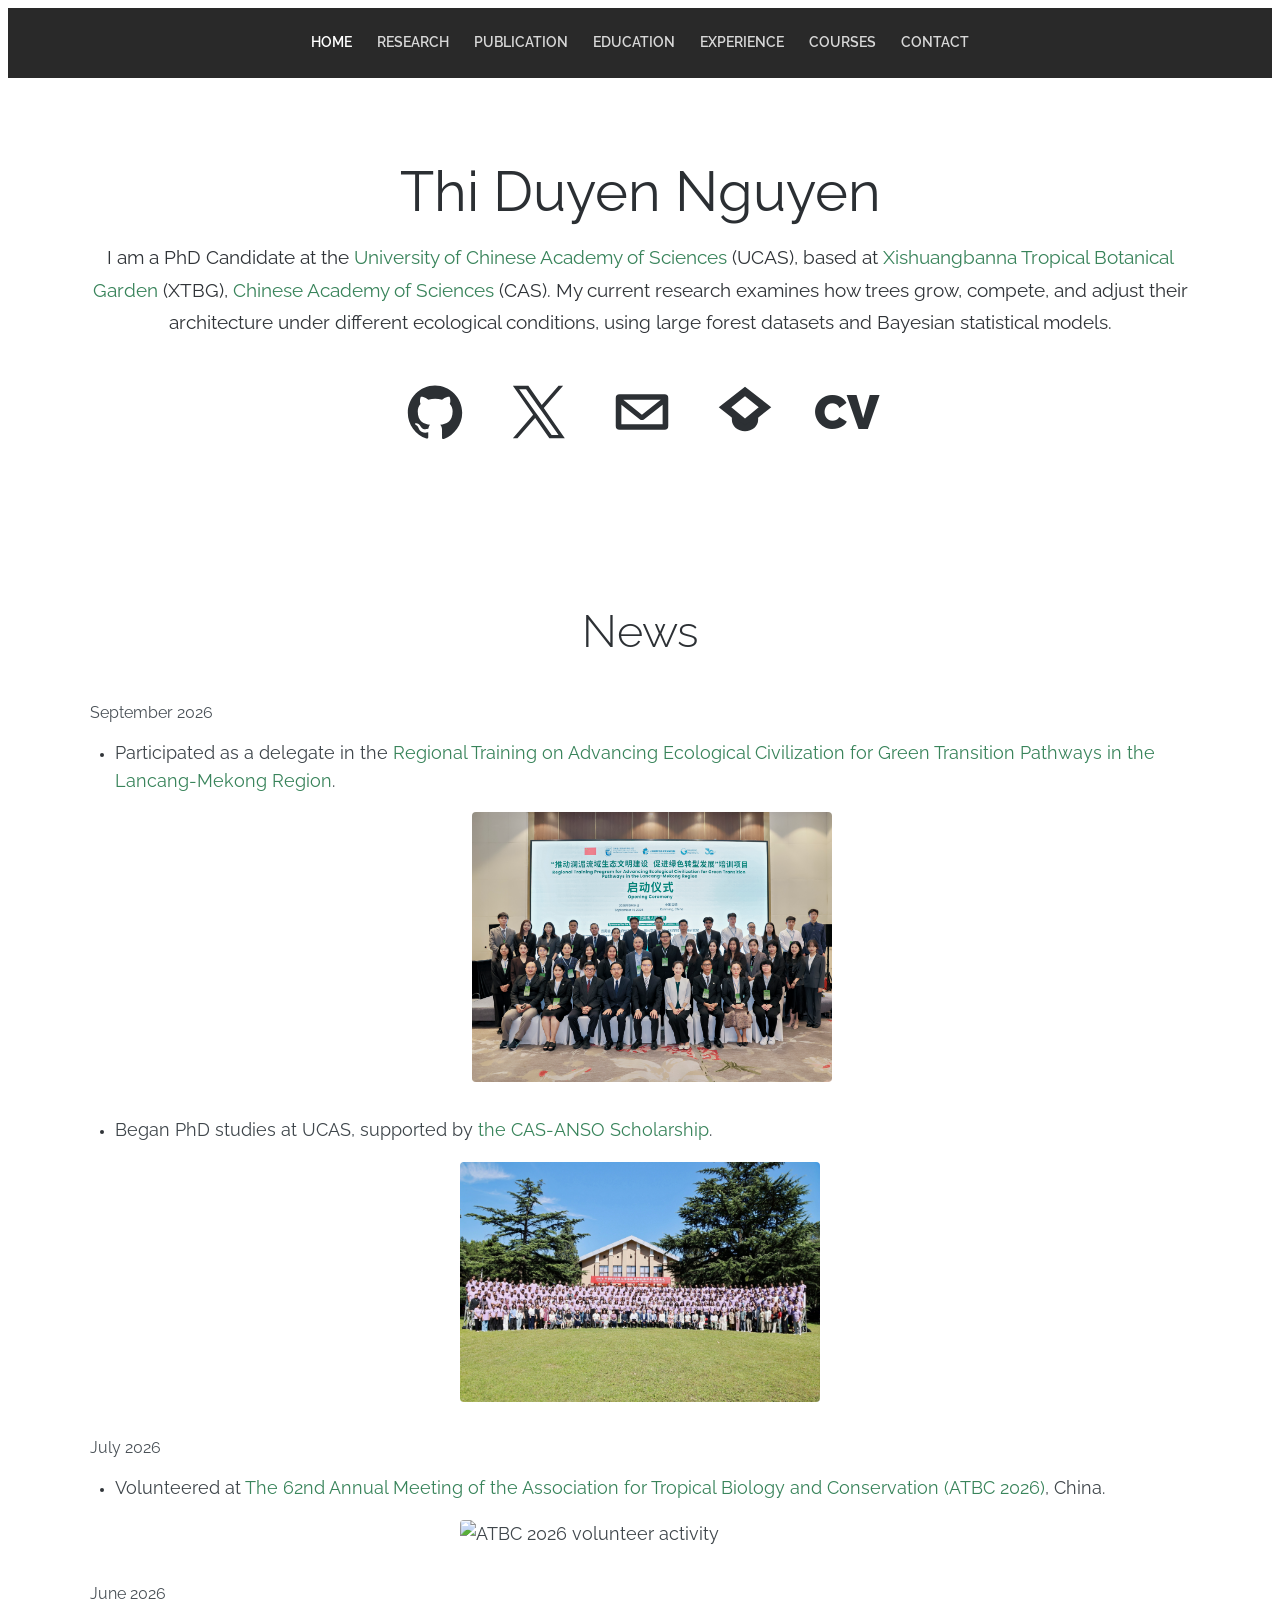
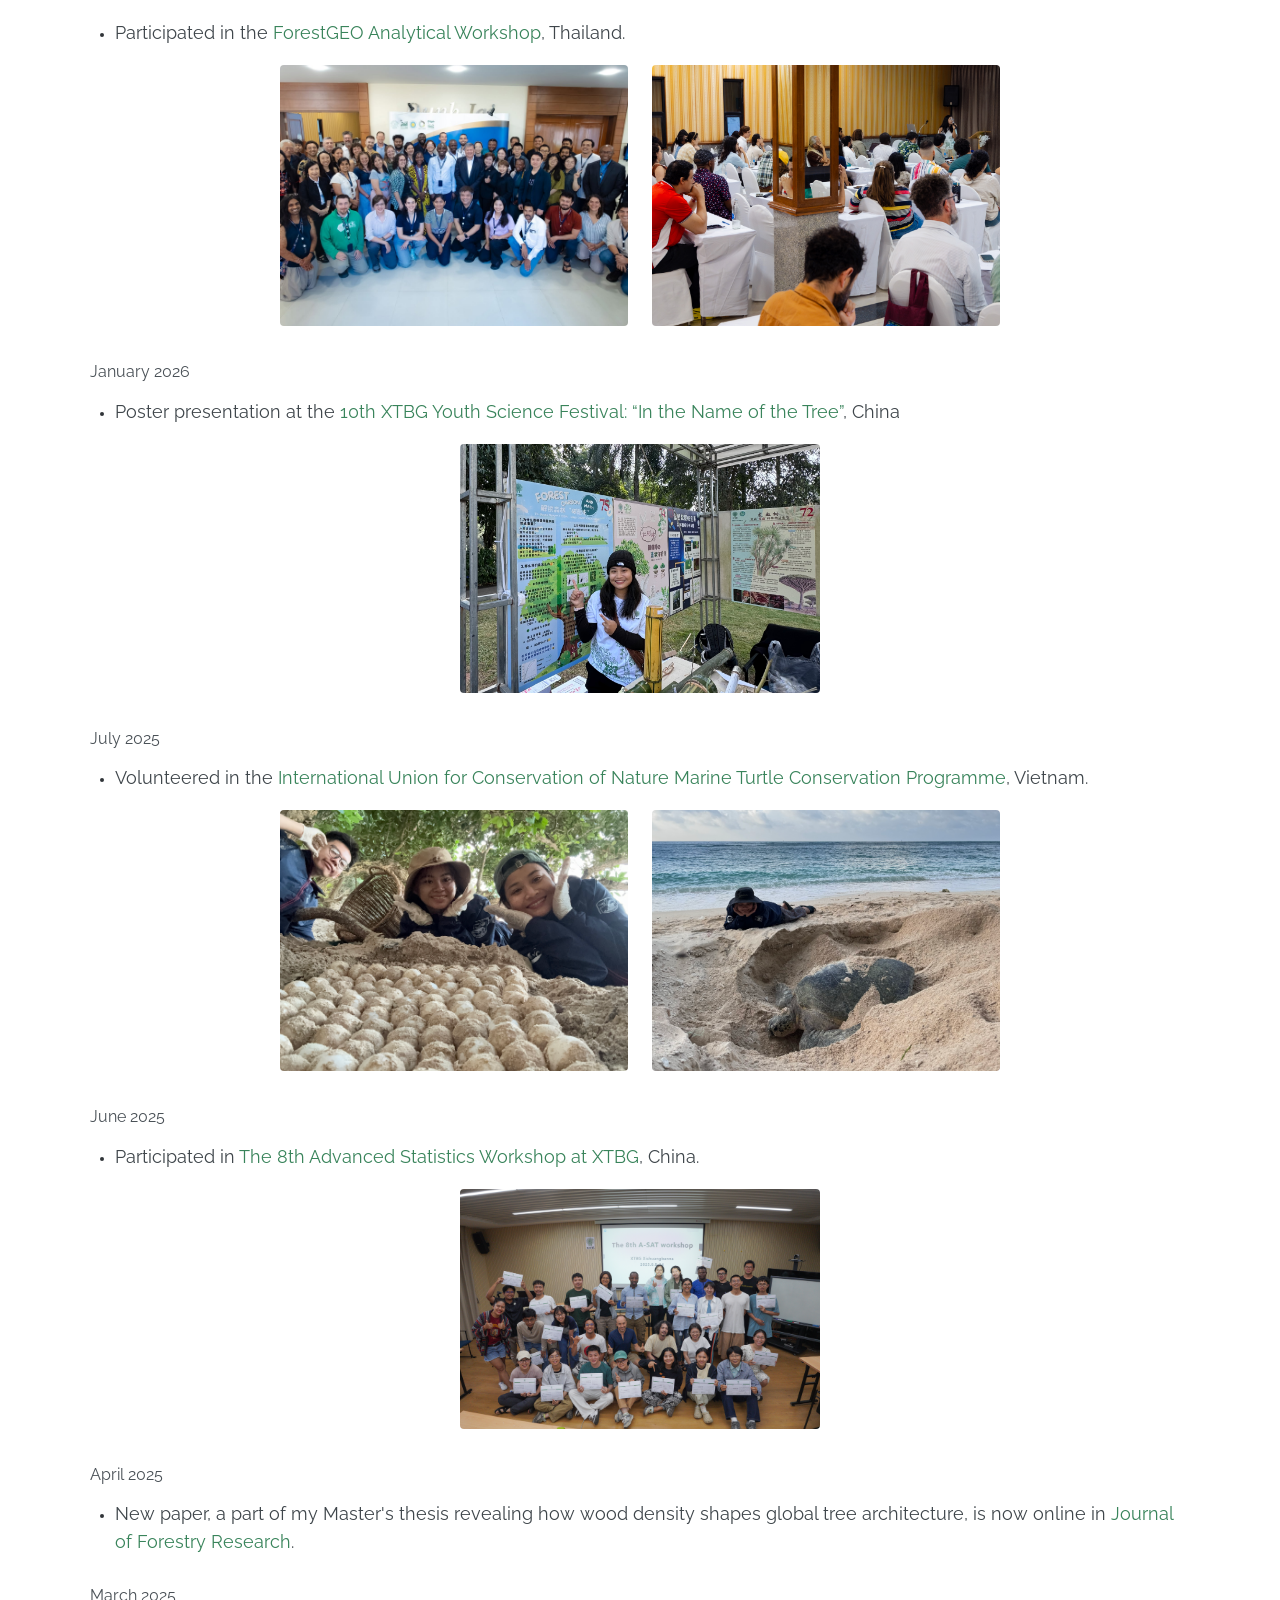
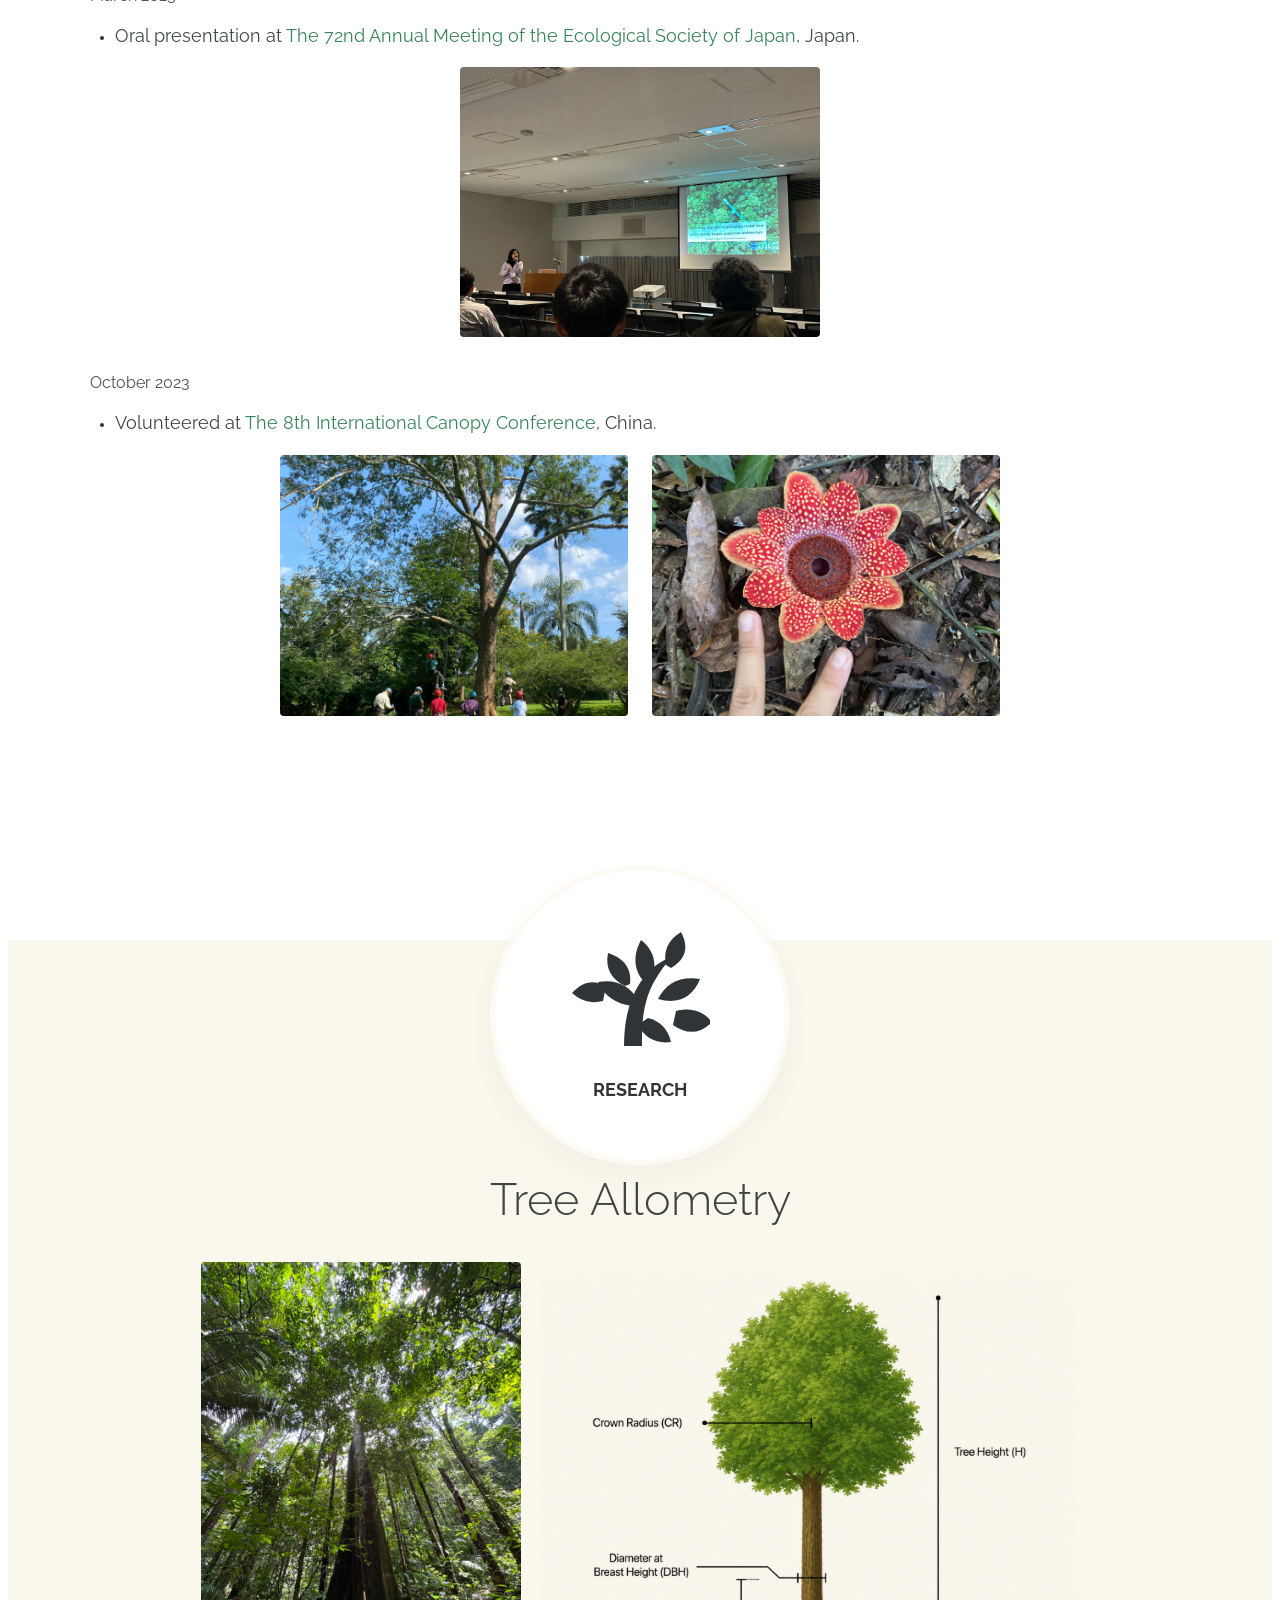
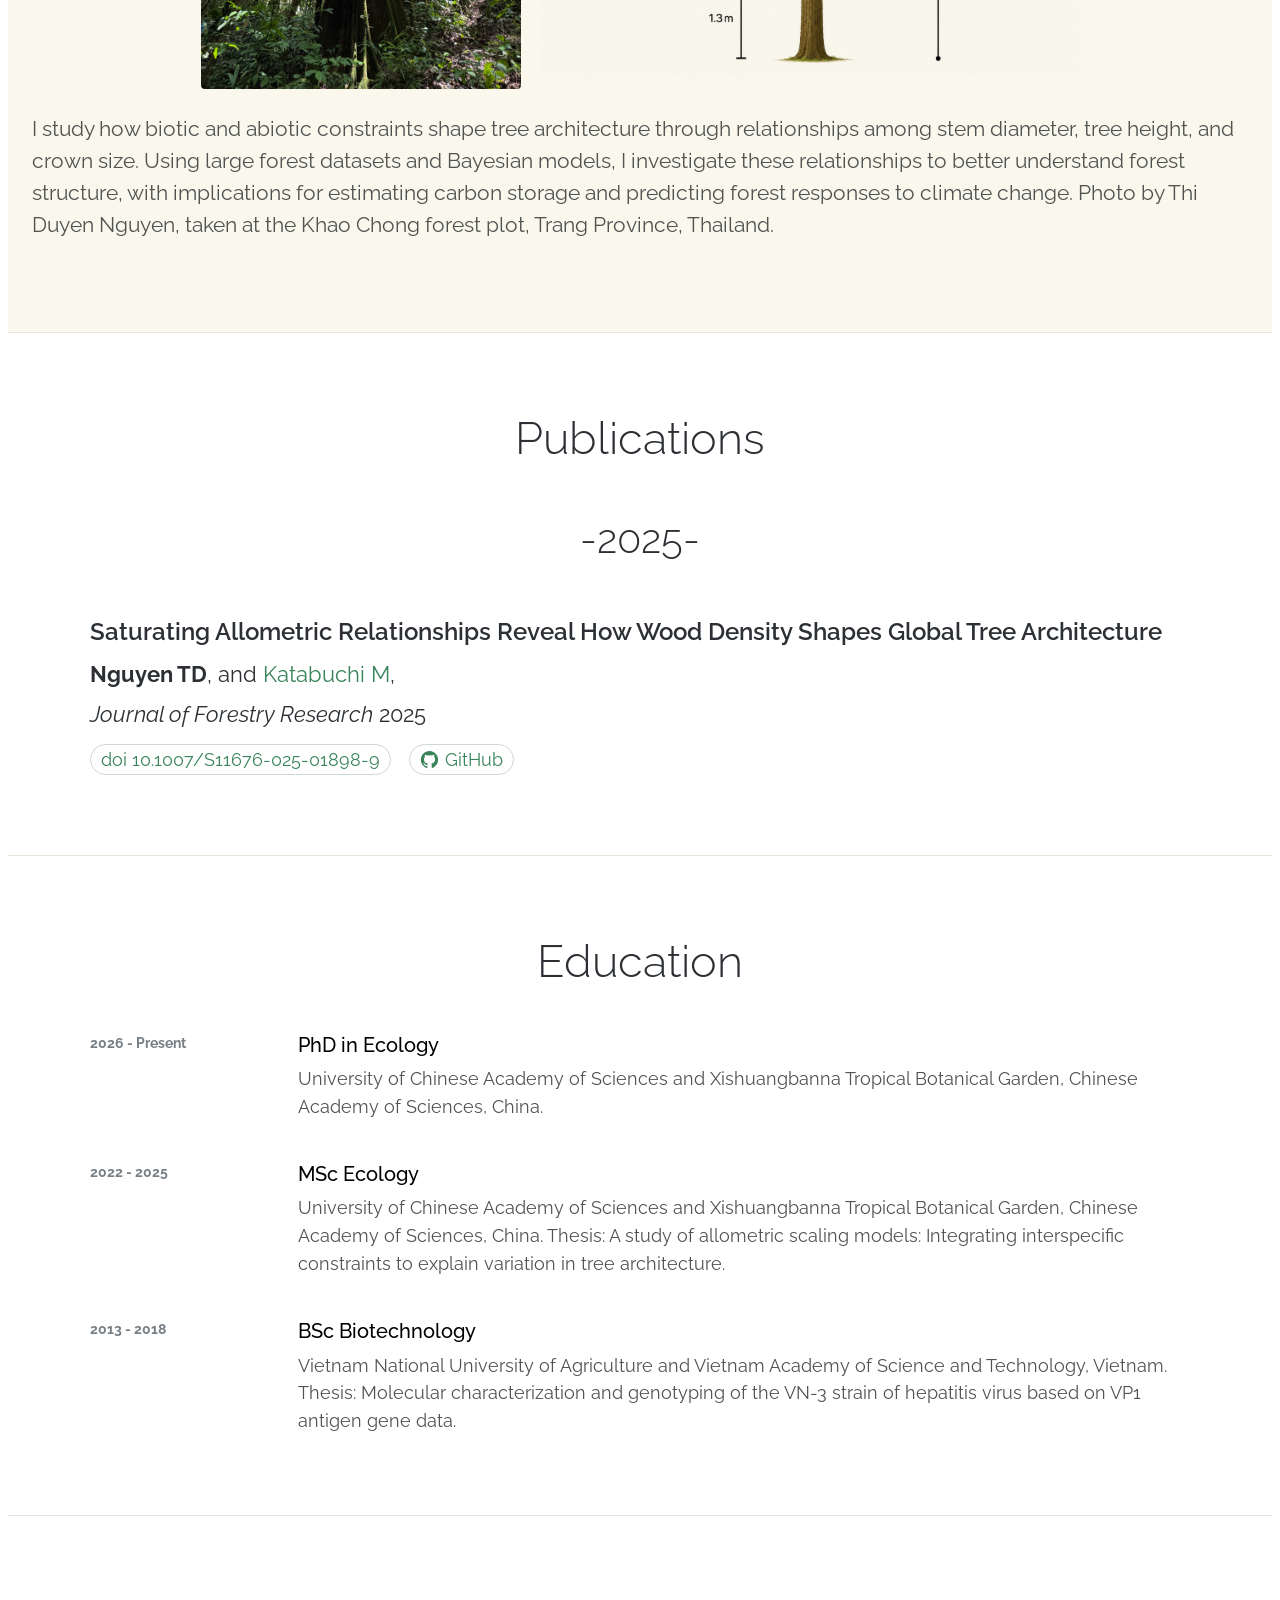
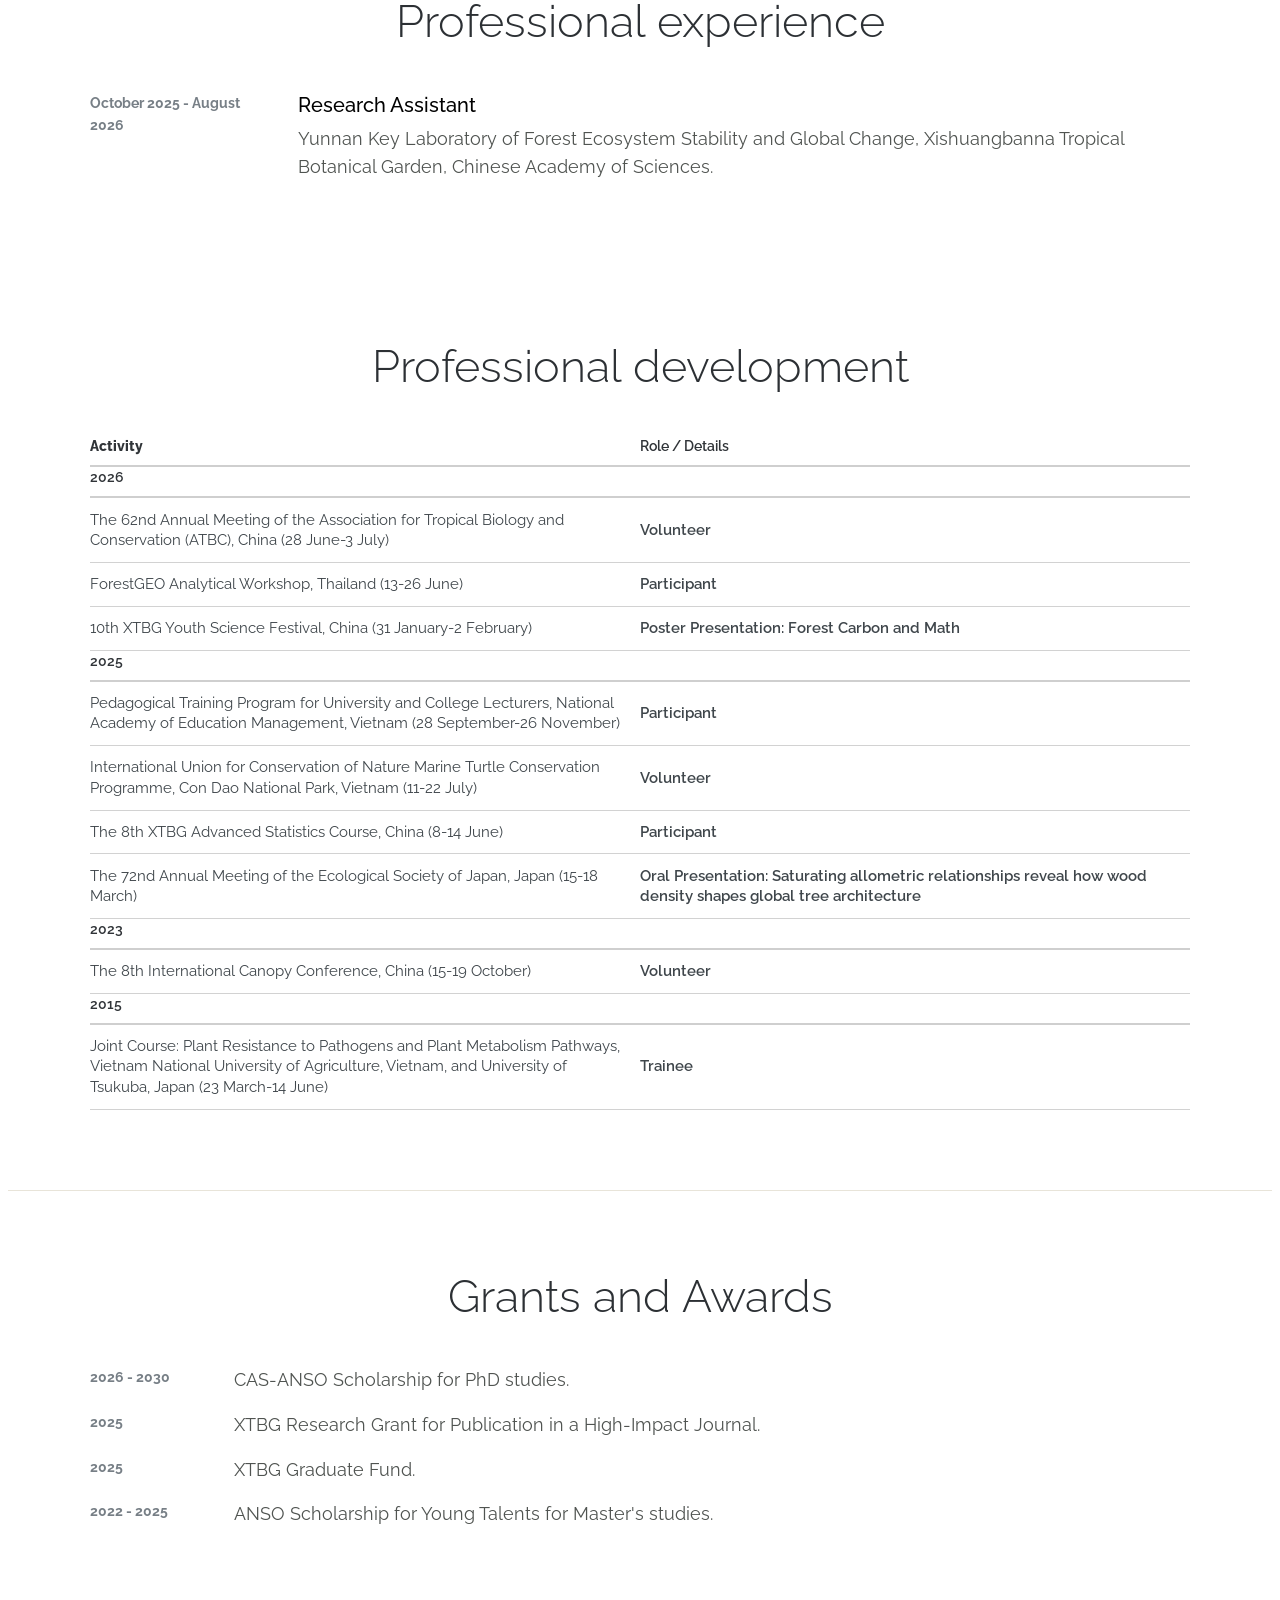
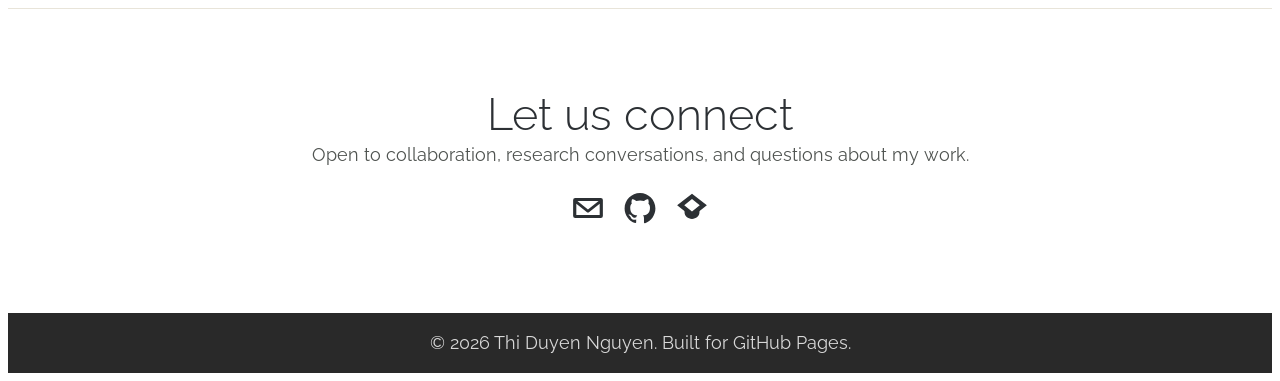
==== commit 14bed396: "splitted activities Co-authored-by: Copilot <223556219+Copilot@users.noreply.github.com>" ====
--- a/index.html
+++ b/index.html
@@ -73,174 +73,8 @@
           <h2>News</h2>
         </div>
 
-        <div class="timeline">
-          <article class="news-block">
-            <time datetime="2026-09">September 2026</time>
-            <ul>
-              <li>
-                Participated as a delegate in the
-                <a href="https://mekonginstitute.org/wp-content/uploads/2026/07/CDS-Ecological-Civilization-Training_16-6-26.pdf">Regional Training on Advancing Ecological Civilization for Green Transition Pathways in the Lancang-Mekong Region</a>.
-
-                <div style="display: flex; flex-wrap: wrap; justify-content: center; align-items: center; gap: 18px; margin: 14px auto 30px;">
-                  <img
-                    src="assets/mekong_training_group.JPG"
-                    alt="Mekong Training Group Photo"
-                    loading="lazy"
-                    style="display: block; width: 100%; max-width: 420px; height: auto; margin: 14px auto 30px; border-radius: 4px;"
-                  />
-                  <!-- <img
-                    src="assets/mekong_training_certi.jpg"
-                    alt="Mekong Training Certificate"
-                    loading="lazy"
-                    style="display: block; width: 300px; height: auto; border-radius: 4px;"
-                  /> -->
-                </div>
-              </li>
-              <li>
-                Began PhD studies at UCAS, supported by
-                <a href="https://www.anso.org.cn/">the CAS-ANSO Scholarship</a>.
-              </li>
-            </ul>
-
-            <div class="news-gallery one-photo">
-              <img
-                class="photo-full"
-                src="assets/ucas_group.JPG"
-                alt="Began PhD studies at UCAS"
-              />
-            </div>
-          </article>
-
-          <article class="news-block">
-            <time datetime="2026-07">July 2026</time>
-            <ul>
-              <li>Volunteered at <a href="https://www.atbc2026.org/">The 62nd Annual Meeting of the Association for Tropical Biology and Conservation (ATBC 2026)</a>, China.</li>
-            </ul>
-            <div class="news-gallery one-photo">
-              <img class="photo-full" src="assets/atbc_volunteer_group.JPG" alt="ATBC 2026 volunteer activity" />
-            </div>
-          </article>
-
-          <article class="news-block">
-            <time datetime="2026-06">June 2026</time>
-            <ul>
-              <li>Participated in the <a href="https://forestgeo.si.edu/">ForestGEO Analytical Workshop</a>, Thailand.</li>
-            </ul>
-
-            <div style="display: flex; flex-wrap: wrap; justify-content: center; align-items: center; gap: 18px; margin: 14px auto 30px;">
-              <img
-                src="assets/forestgeo.jpg"
-                alt="ForestGEO Analytical Workshop"
-                loading="lazy"
-                style="display: block; width: 300px; height: auto; border-radius: 4px;"
-              />
-              <img
-                src="assets/forestgeo_pre.JPG"
-                alt="ForestGEO Analytical Workshop presentation"
-                loading="lazy"
-                style="display: block; width: 300px; height: auto; border-radius: 4px;"
-              />
-              <!-- <img
-                src="assets/forestgeo_biomass.jpg"
-                alt="ForestGEO Analytical Workshop biomass session"
-                loading="lazy"
-                style="display: block; width: 300px; height: auto; border-radius: 4px;"
-              /> -->
-            </div>
-          </article>
-
-          <article class="news-block">
-            <time datetime="2026-01">January 2026</time>
-            <ul>
-              <li>Poster presentation at the <a href="https://mp.weixin.qq.com/s/TboSPUilJLdGwOeYKnV2YA">10th XTBG Youth Science Festival: “In the Name of the Tree”</a>, China</li>
-            </ul>
-
-            <img
-              src="assets/youth_science.jpg"
-              alt="Poster presentation at the 10th XTBG Youth Science Festival"
-              loading="lazy"
-              style="display: block; width: 100%; max-width: 380px; height: auto; margin: 14px auto 30px; border-radius: 4px;"
-            />
-          </article>
-
-          <article class="news-block">
-            <time datetime="2025-07">July 2025</time>
-            <ul>
-              <li>Volunteered in the <a href="https://iucn.org/news/202504/call-application-marine-turtle-conservation-volunteer-programme-con-dao-national-park">International Union for Conservation of Nature Marine Turtle Conservation Programme</a>, Vietnam.</li>
-            </ul>
-            <div style="display: flex; flex-wrap: wrap; justify-content: center; align-items: center; gap: 18px; margin: 14px auto 30px;">
-              <img
-                src="assets/iucn.jpg"
-                alt="IUCN Marine Turtle Conservation Programme"
-                loading="lazy"
-                style="display: block; width: 320px; height: 220px; object-fit: cover; border-radius: 4px;"
-              />
-              <img
-                src="assets/iucn1.jpg"
-                alt="Marine turtle conservation volunteer activity"
-                loading="lazy"
-                style="display: block; width: 320px; height: 220px; object-fit: cover; border-radius: 4px;"
-              />
-            </div>
-          </article>
-
-          <article class="news-block">
-            <time datetime="2025-06">June 2025</time>
-            <ul>
-              <li>Participated in <a href="https://mp.weixin.qq.com/s/4hihHhv6JFnZZ4QVlXUnKQ">The 8th Advanced Statistics Workshop at XTBG</a>, China.</li>
-            </ul>
-            <img
-              src="assets/8th_stat_course.JPG"
-              alt="The 8th Advanced Statistics Workshop at XTBG"
-              loading="lazy"
-              style="display: block; width: 100%; max-width: 420px; height: auto; margin: 14px auto 30px; border-radius: 4px;"
-            />
-          </article>
-
-          <article class="news-block">
-            <time datetime="2025-04">April 2025</time>
-            <ul>
-              <li>
-                New paper, a part of my Master's thesis revealing how wood density shapes global tree architecture, is now online in
-                <a href="https://link.springer.com/article/10.1007/s11676-025-01898-9">Journal of Forestry Research</a>.
-              </li>
-            </ul>
-          </article>
-
-          <article class="news-block">
-            <time datetime="2025-03">March 2025</time>
-            <ul>
-              <li>Oral presentation at <a href="https://esj.ne.jp/meeting/72/home/index.html">The 72nd Annual Meeting of the Ecological Society of Japan</a>, Japan.</li>
-            </ul>
-
-            <img
-              src="assets/esj_japan.jpg"
-              alt="Presentation at the 72nd Annual Meeting of the Ecological Society of Japan"
-              loading="lazy"
-              style="display: block; width: 100%; max-width: 420px; height: auto; margin: 14px auto 30px; border-radius: 4px;"
-            />
-          </article>
-
-          <article class="news-block">
-            <time datetime="2023-10">October 2023</time>
-            <ul>
-              <li>Volunteered at <a href="https://canopy8th.casconf.cn/">The 8th International Canopy Conference</a>, China.</li>
-            </ul>
-            <div style="display: flex; flex-wrap: wrap; justify-content: center; align-items: center; gap: 18px; margin: 14px auto 30px;">
-              <img
-                src="assets/canopy_conf.jpg"
-                alt="The 8th International Canopy Conference"
-                loading="lazy"
-                style="display: block; width: 280px; height: auto; border-radius: 4px;"
-              />
-              <img
-                src="assets/canopy_conf1.jpg"
-                alt="The 8th International Canopy Conference"
-                loading="lazy"
-                style="display: block; width: 280px; height: auto; border-radius: 4px;"
-              />
-            </div>
-          </article>
+        <div class="timeline" data-activities>
+          <p class="activities-status">Loading activities…</p>
         </div>
       </section>
 
@@ -488,4 +322,4 @@
 
     <script src="script.js"></script>
   </body>
-</html>
+</html>
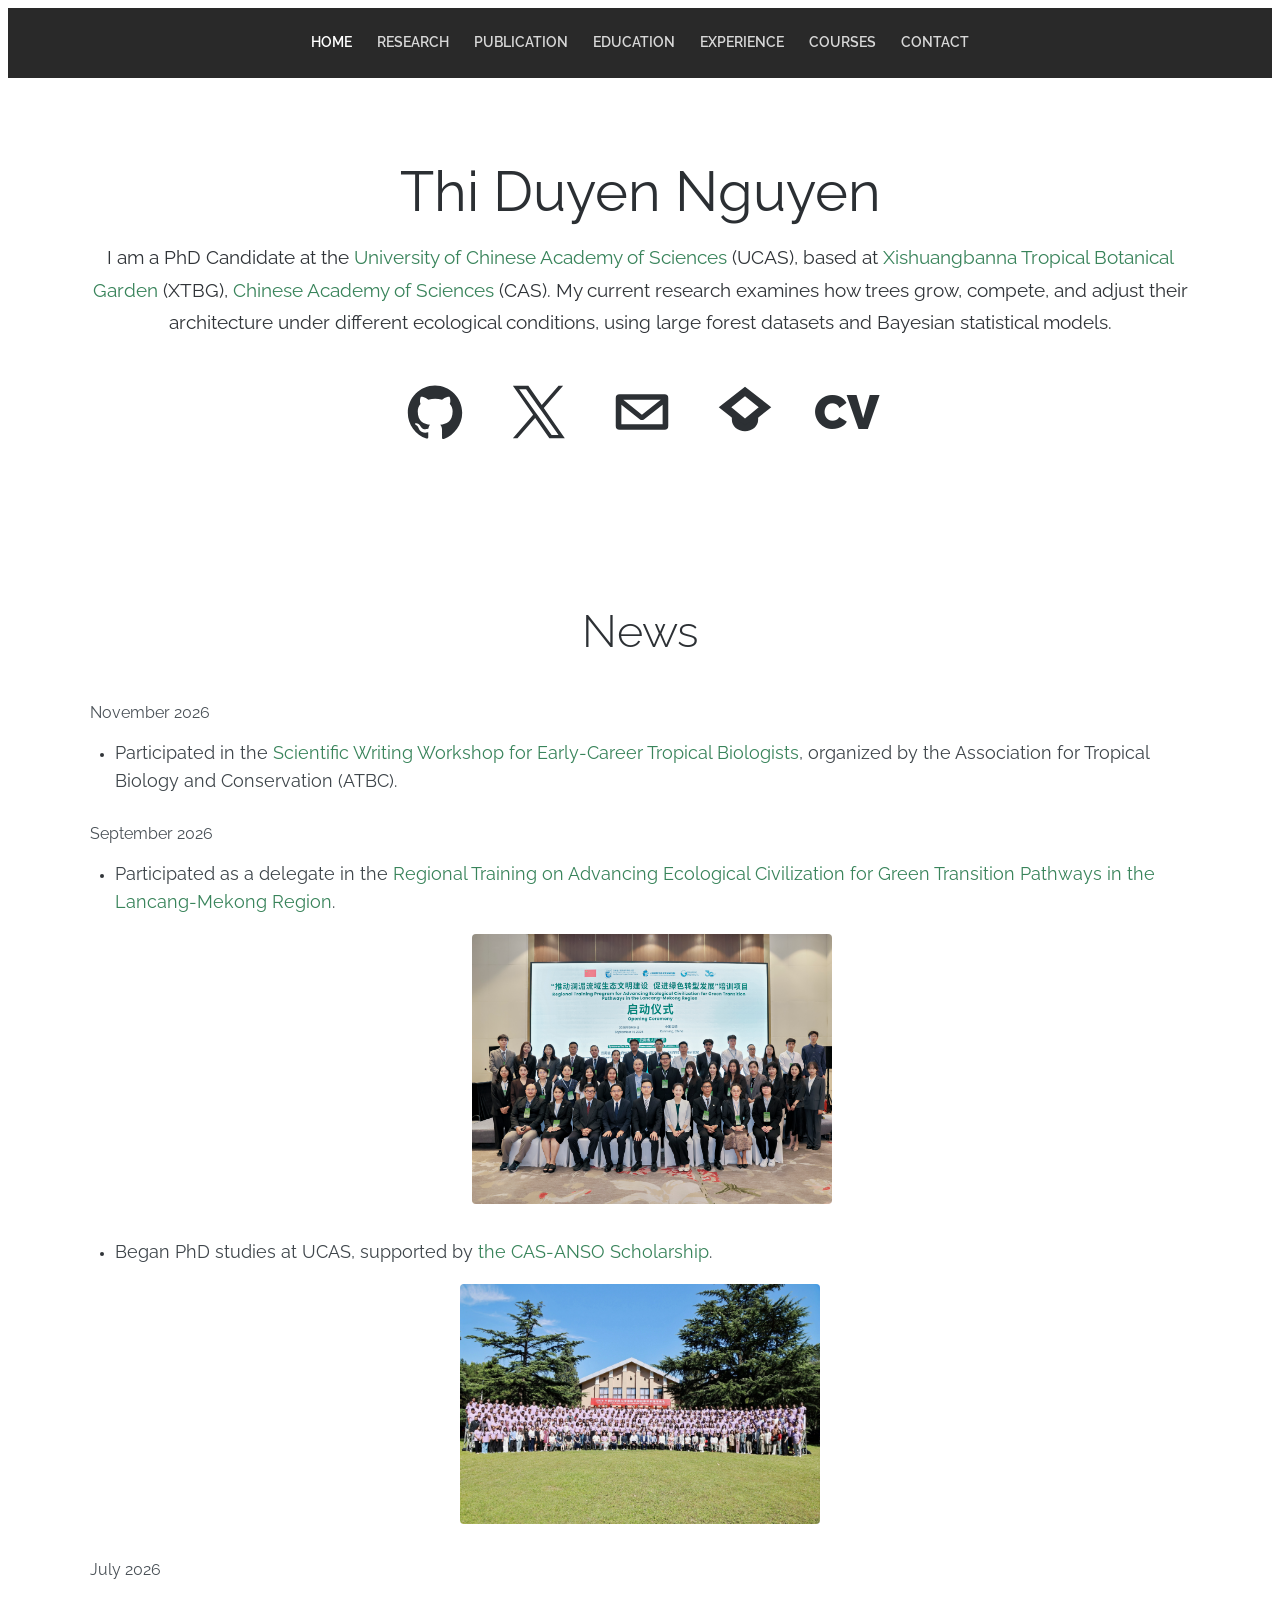
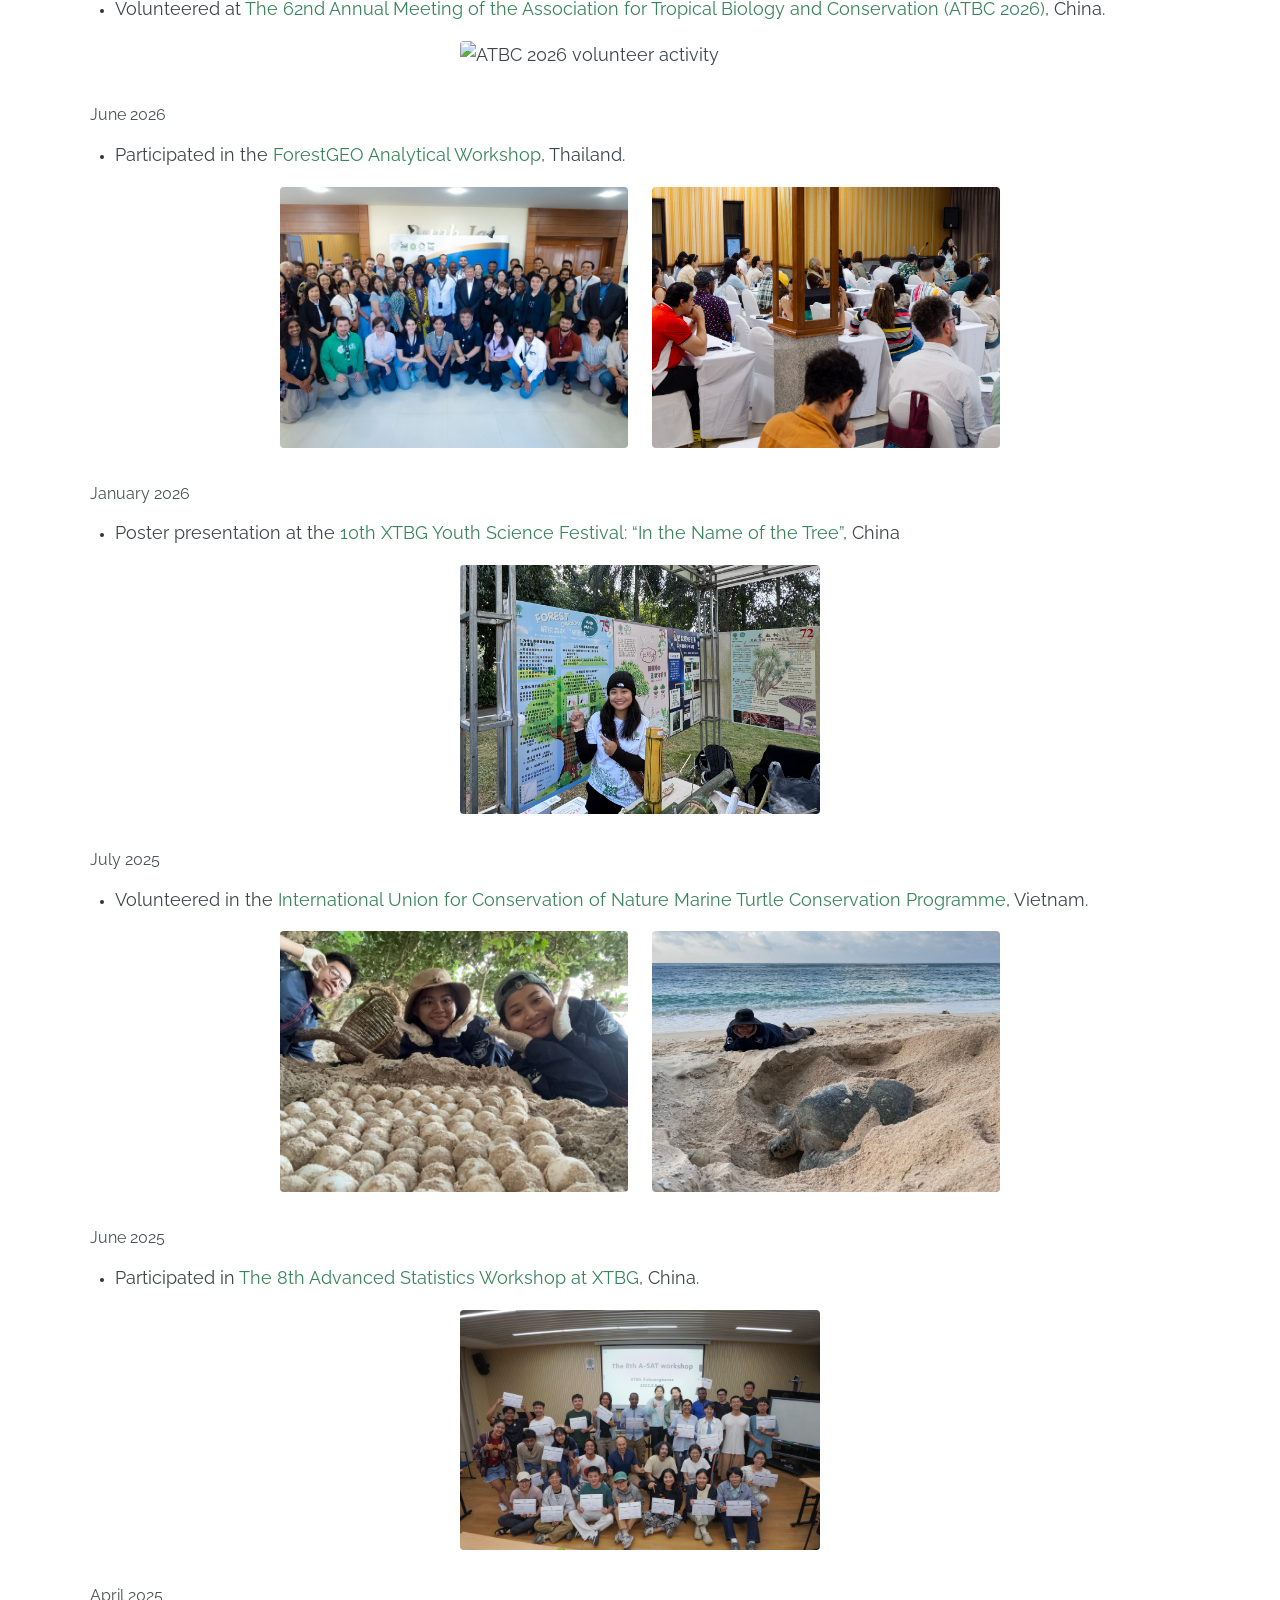
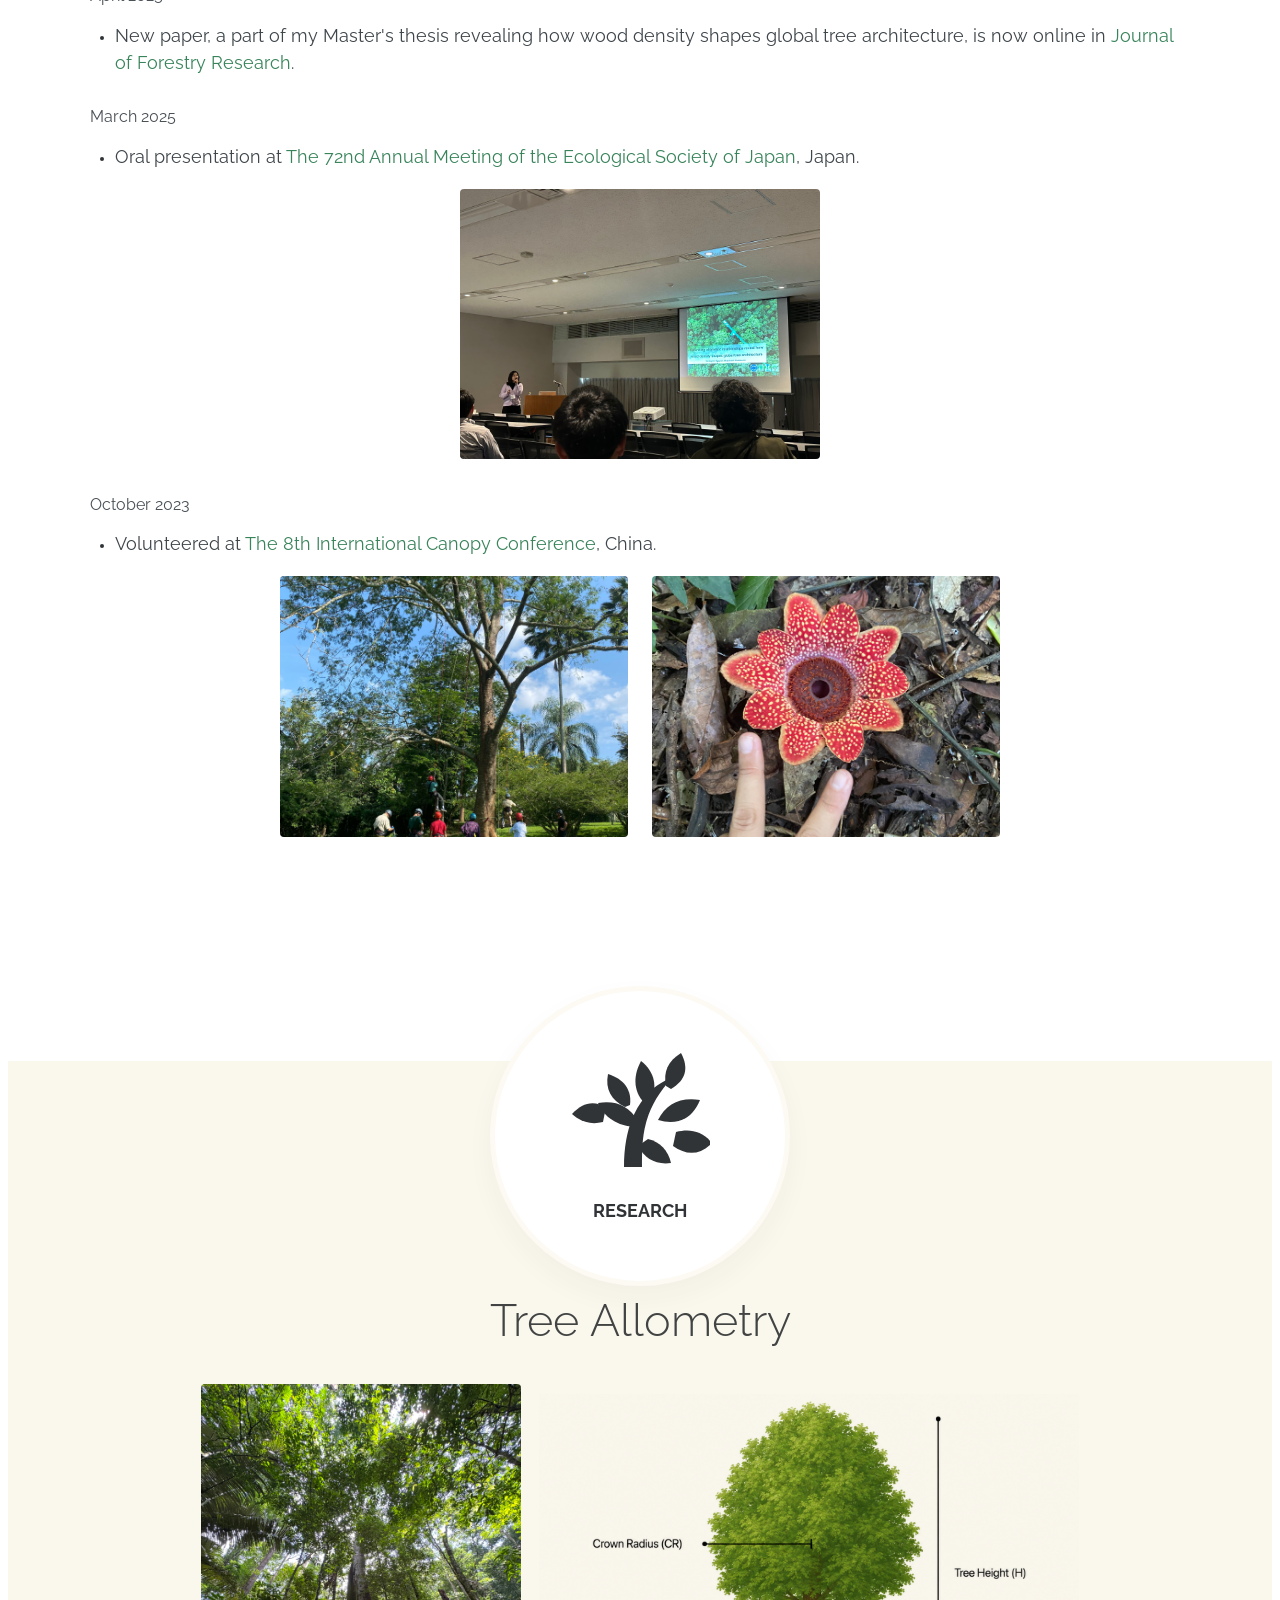
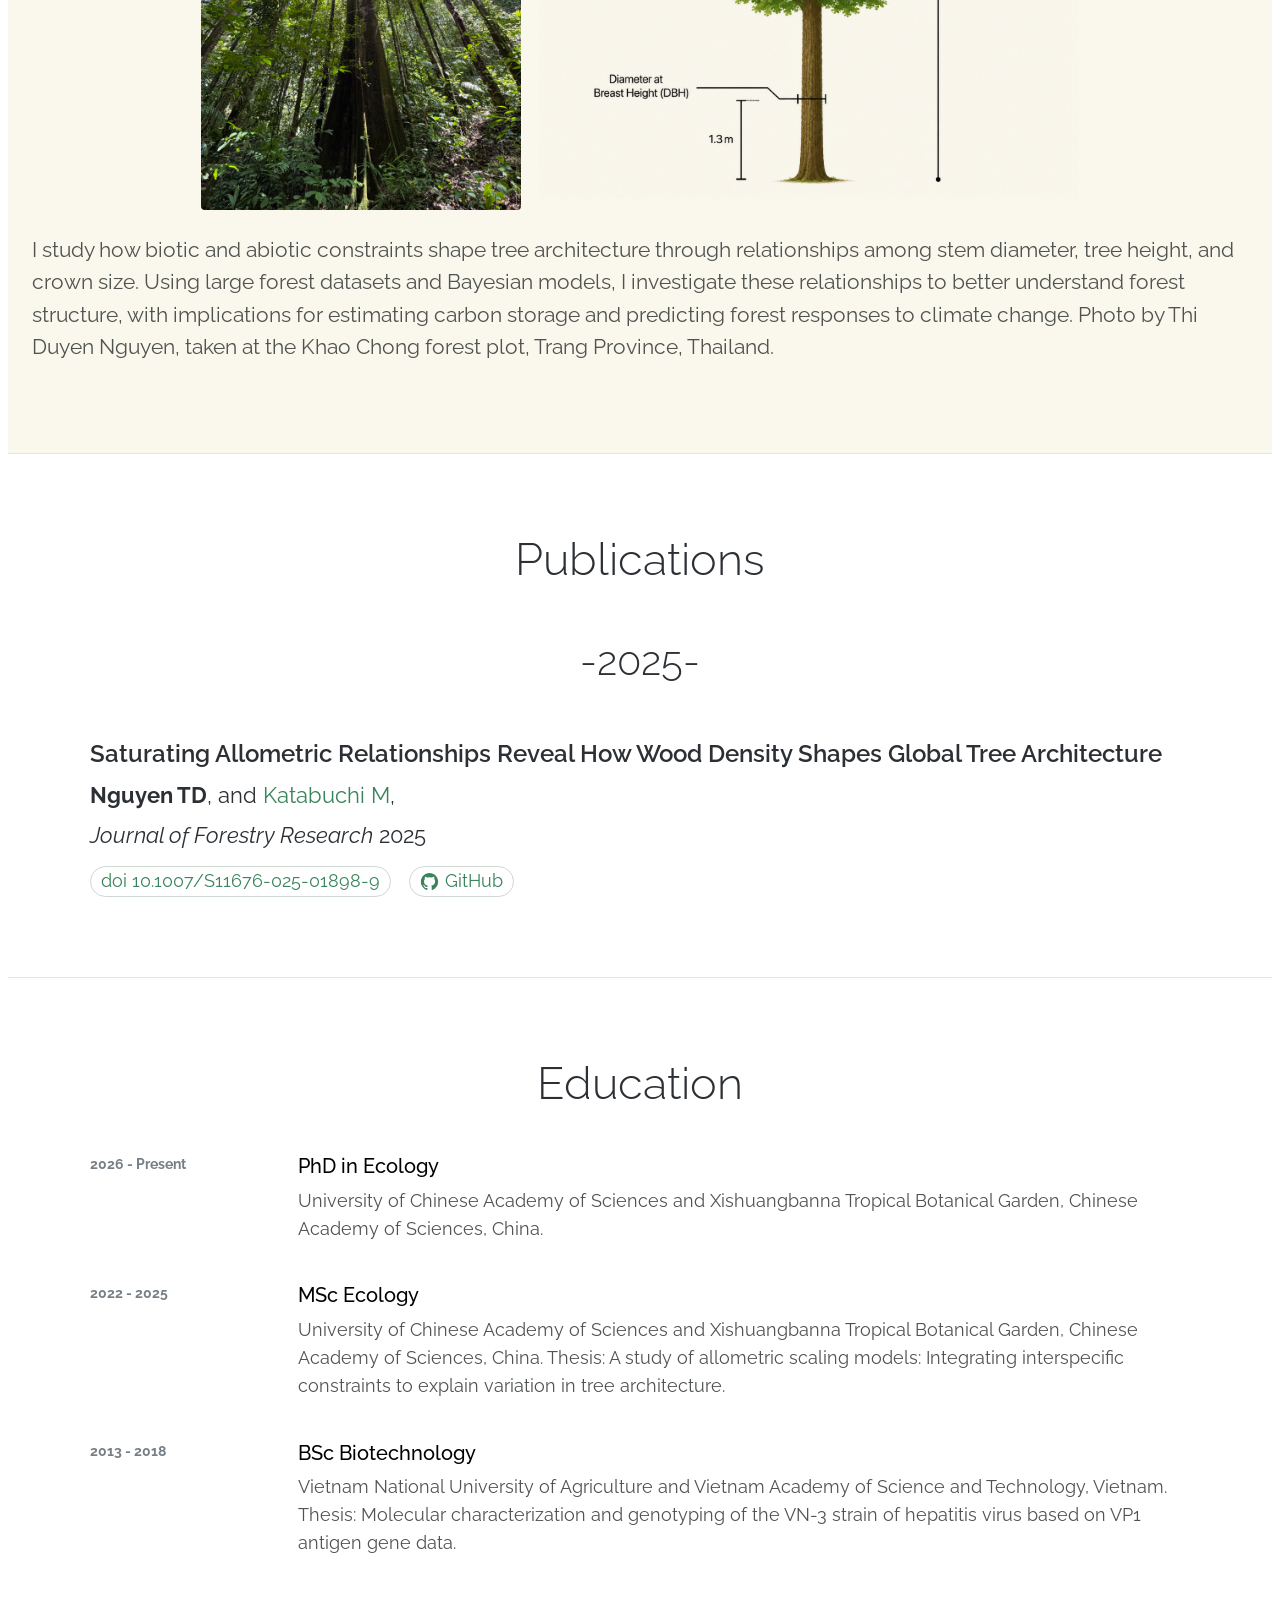
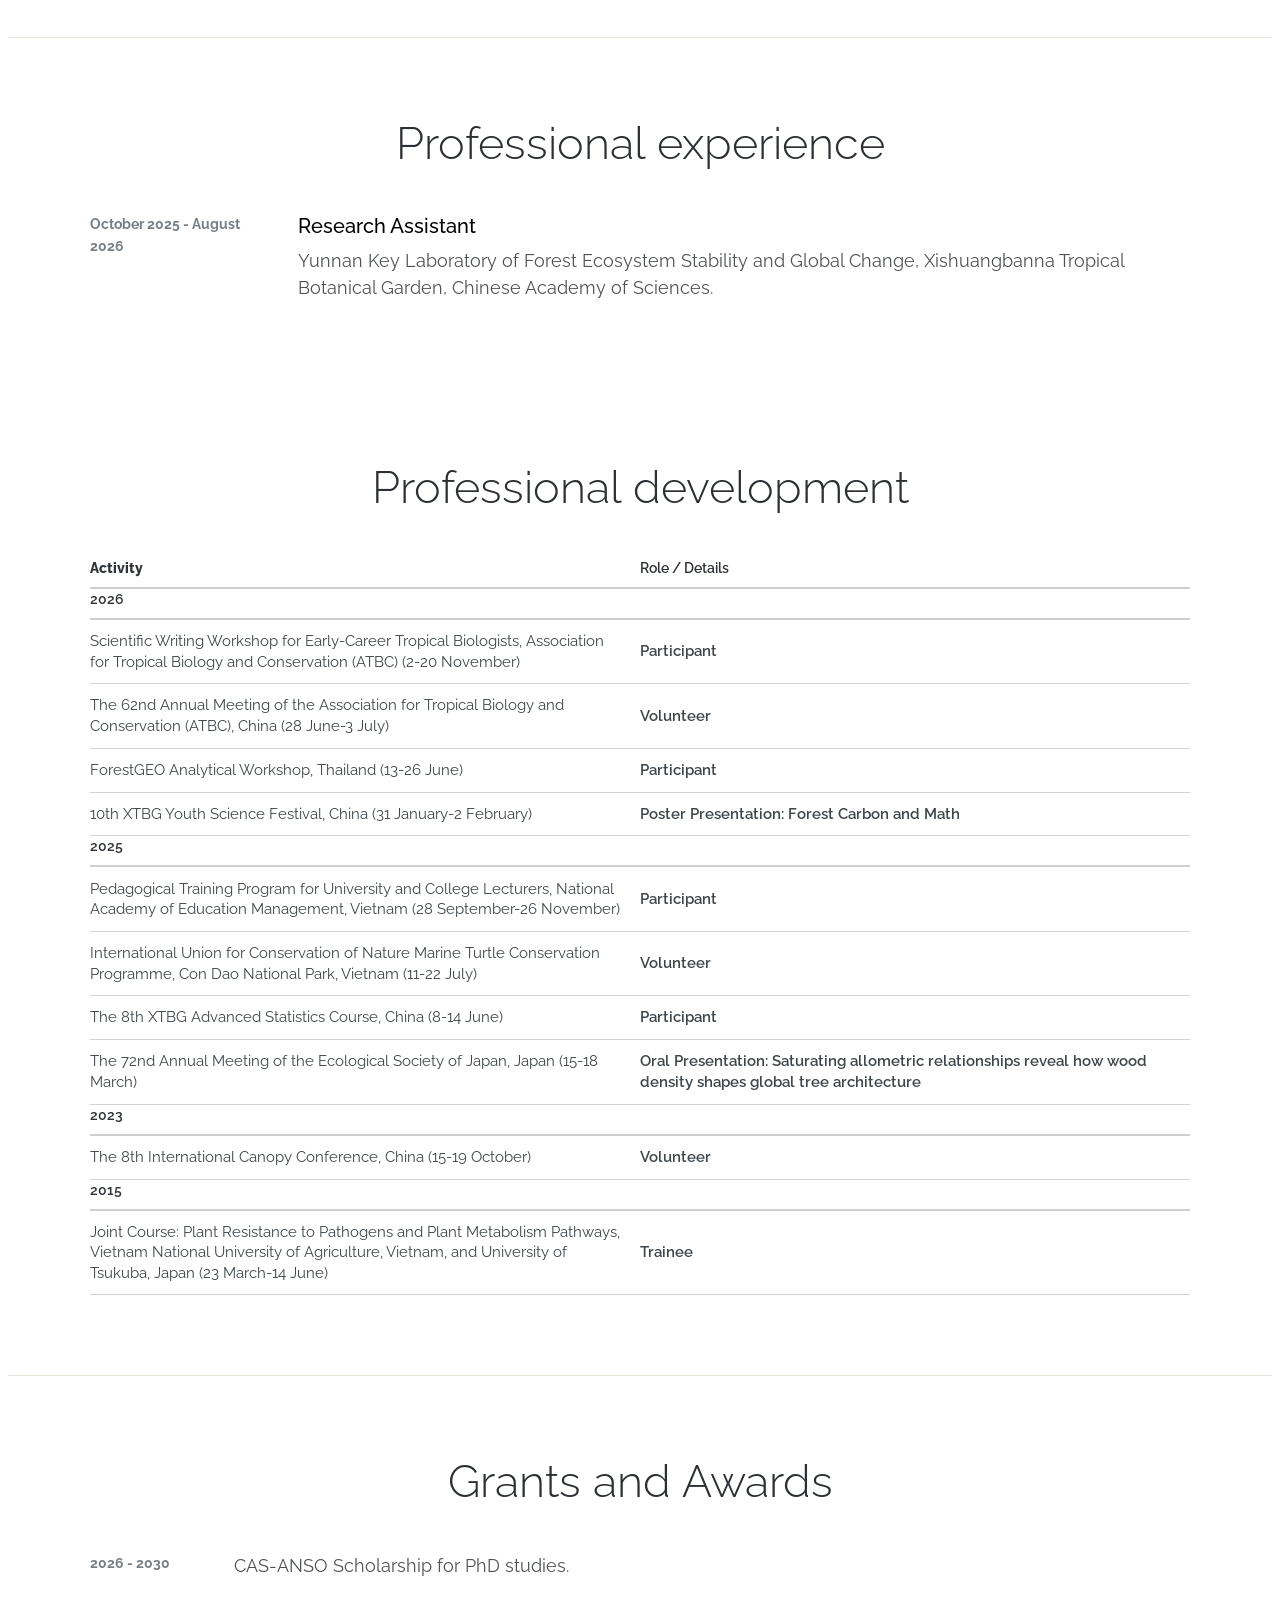
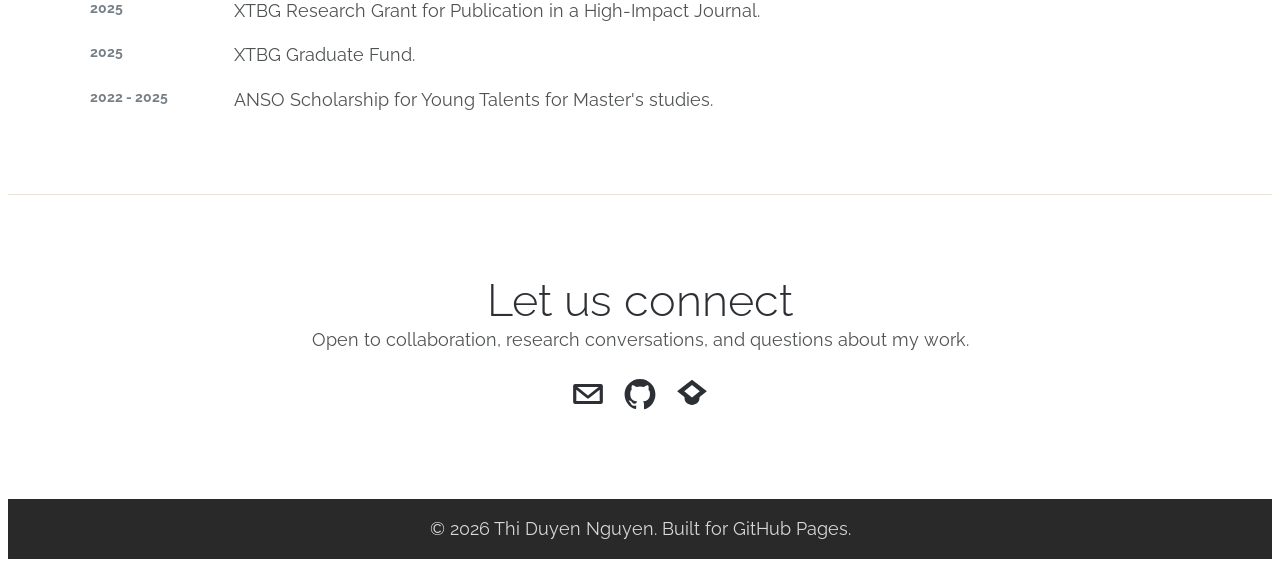
==== commit 84e4c229: "Add ATBC Scientific Writing Workshop to Professional development Co-Authored-By: Claude Opus 5.5 <no" ====
--- a/index.html
+++ b/index.html
@@ -206,6 +206,10 @@
             <tbody>
               <tr><th colspan="2">2026</th></tr>
               <tr>
+                <td>Scientific Writing Workshop for Early-Career Tropical Biologists, Association for Tropical Biology and Conservation (ATBC) (2-20 November)</td>
+                <td>Participant</td>
+              </tr>
+              <tr>
                 <td>The 62nd Annual Meeting of the Association for Tropical Biology and Conservation (ATBC), China (28 June-3 July)</td>
                 <td>Volunteer</td>
               </tr>
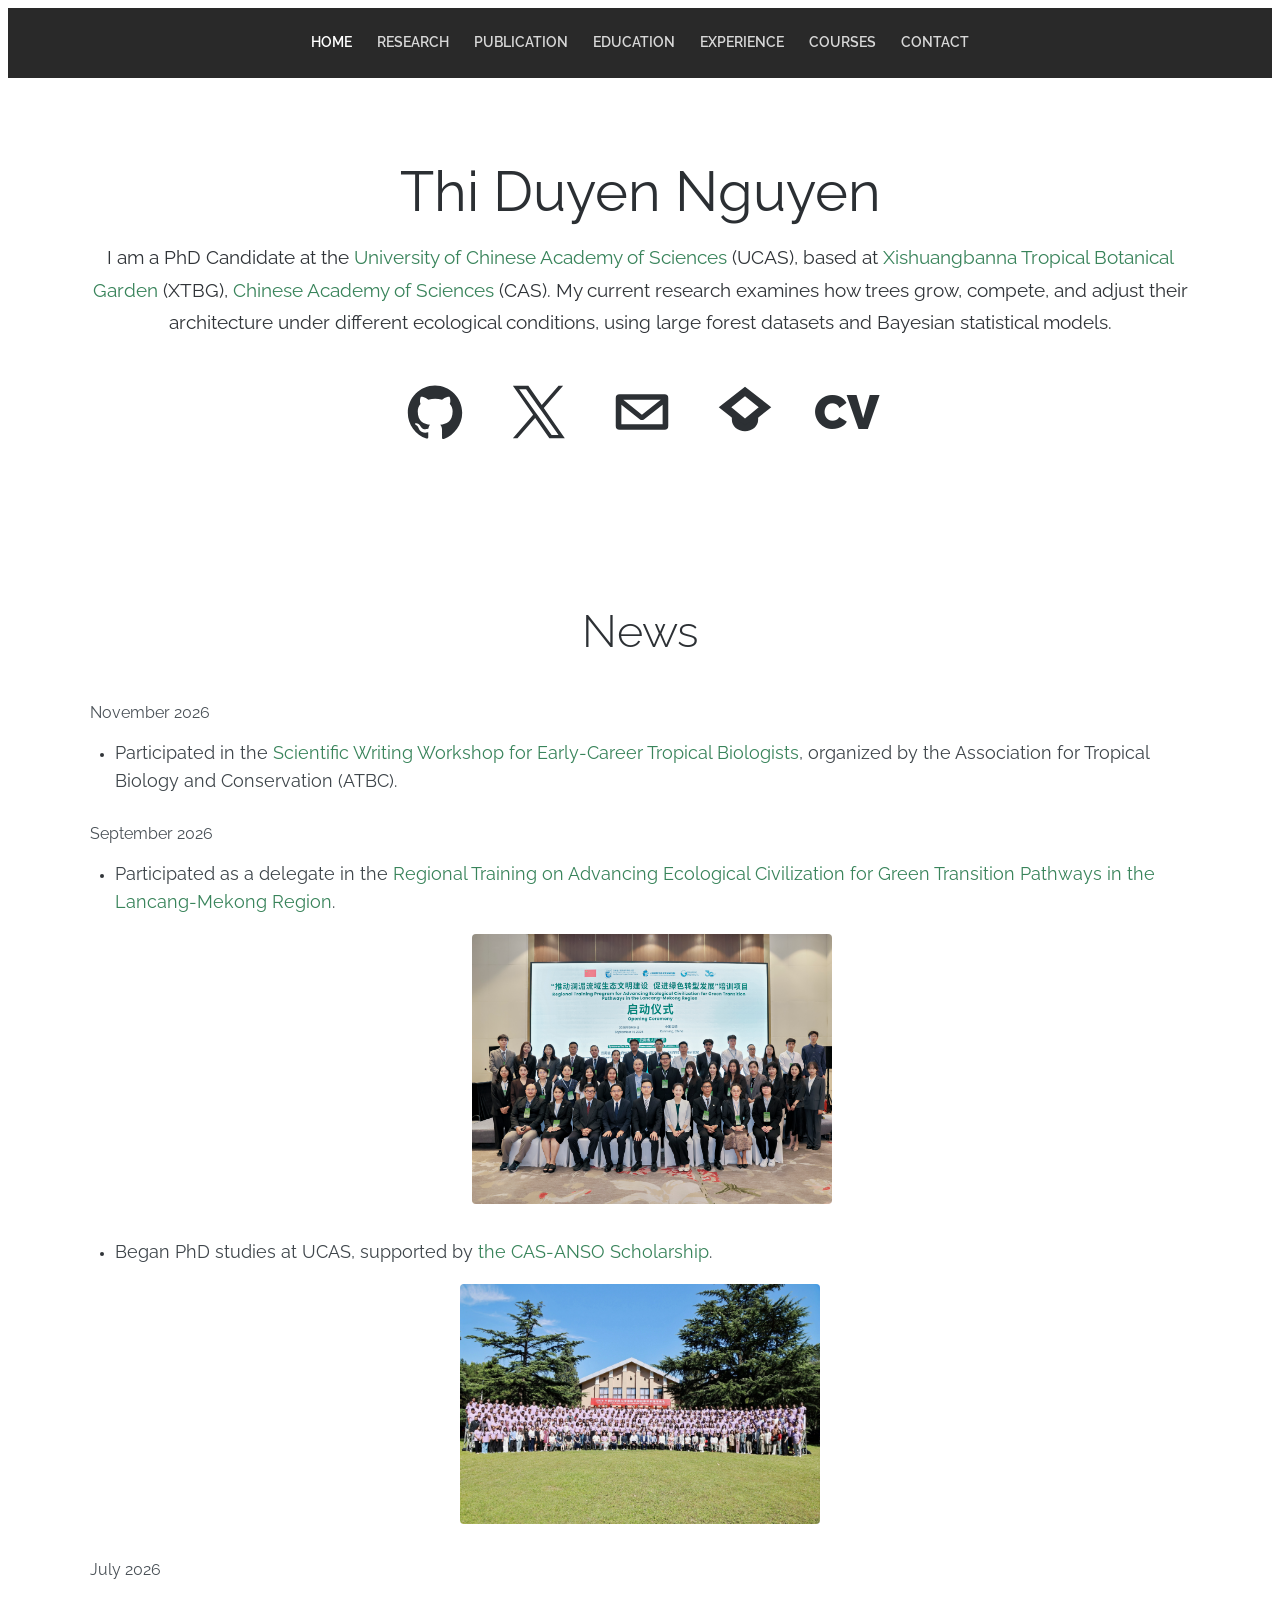
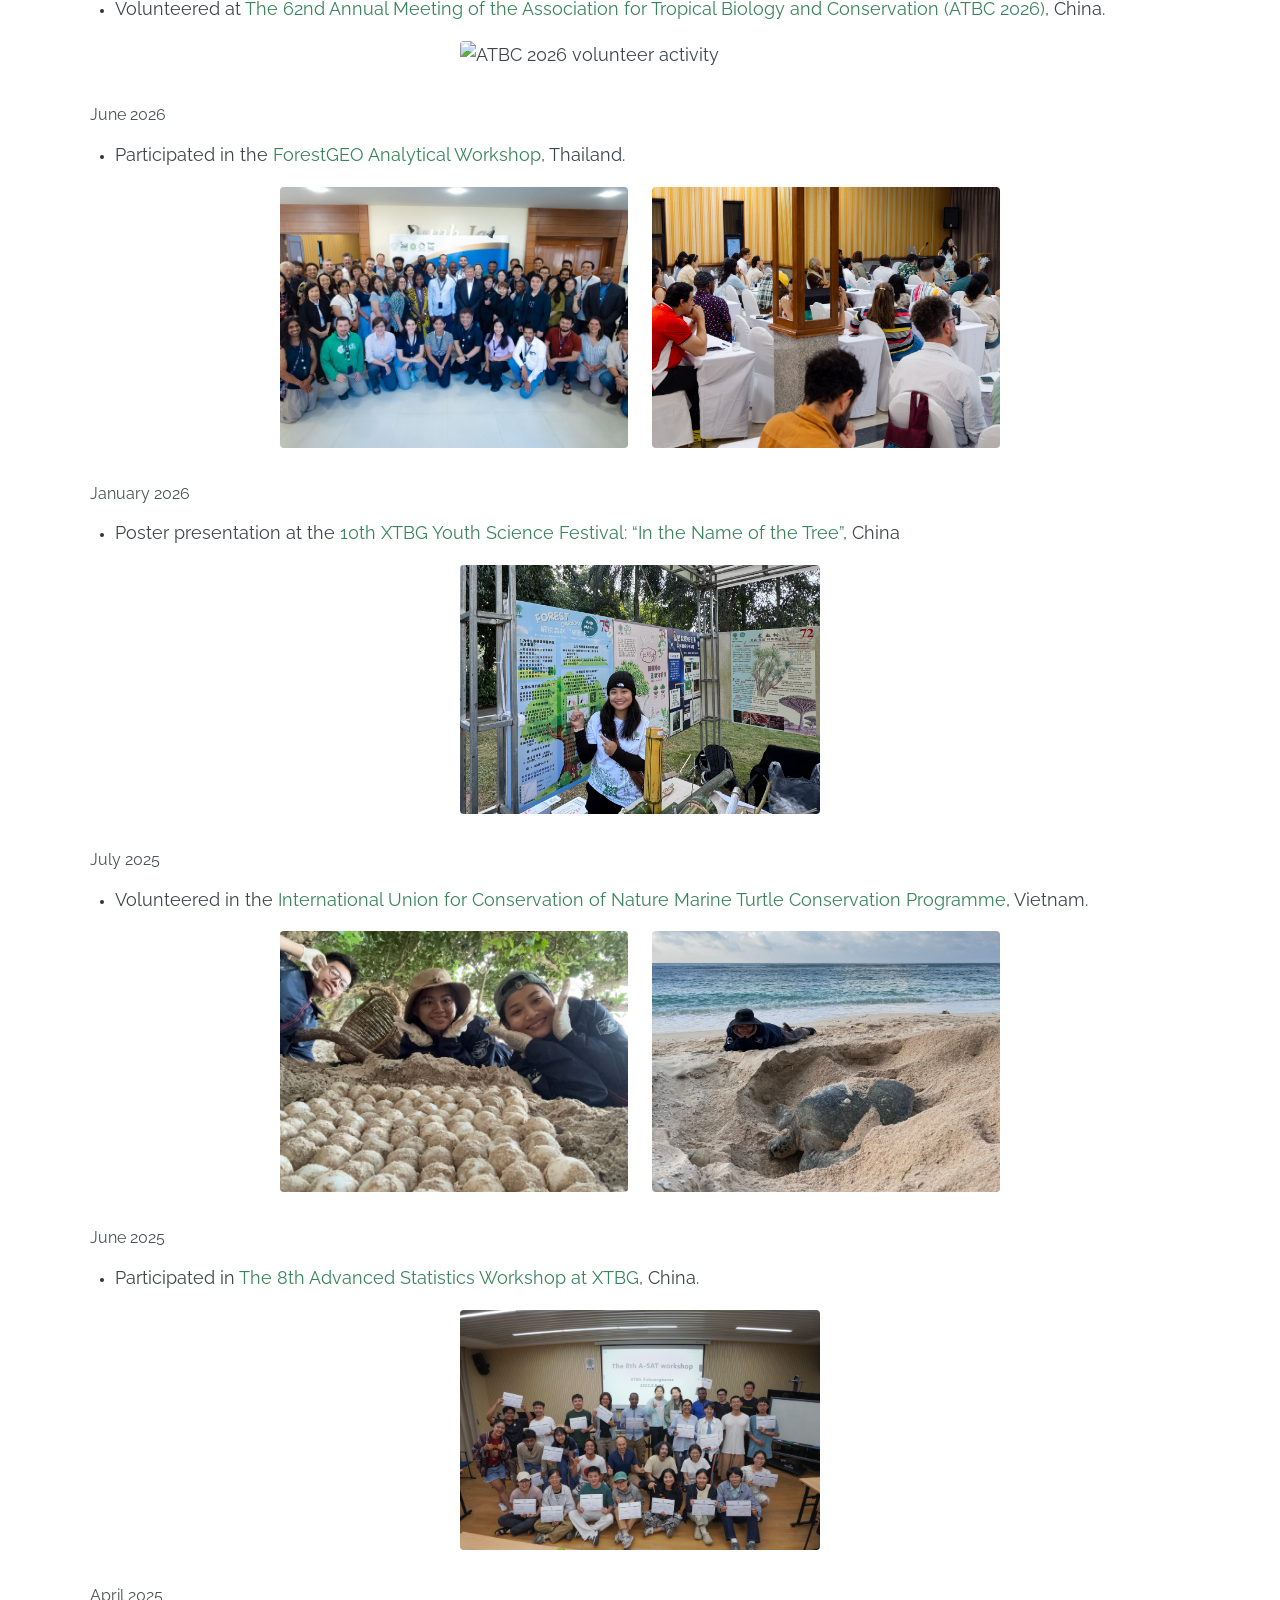
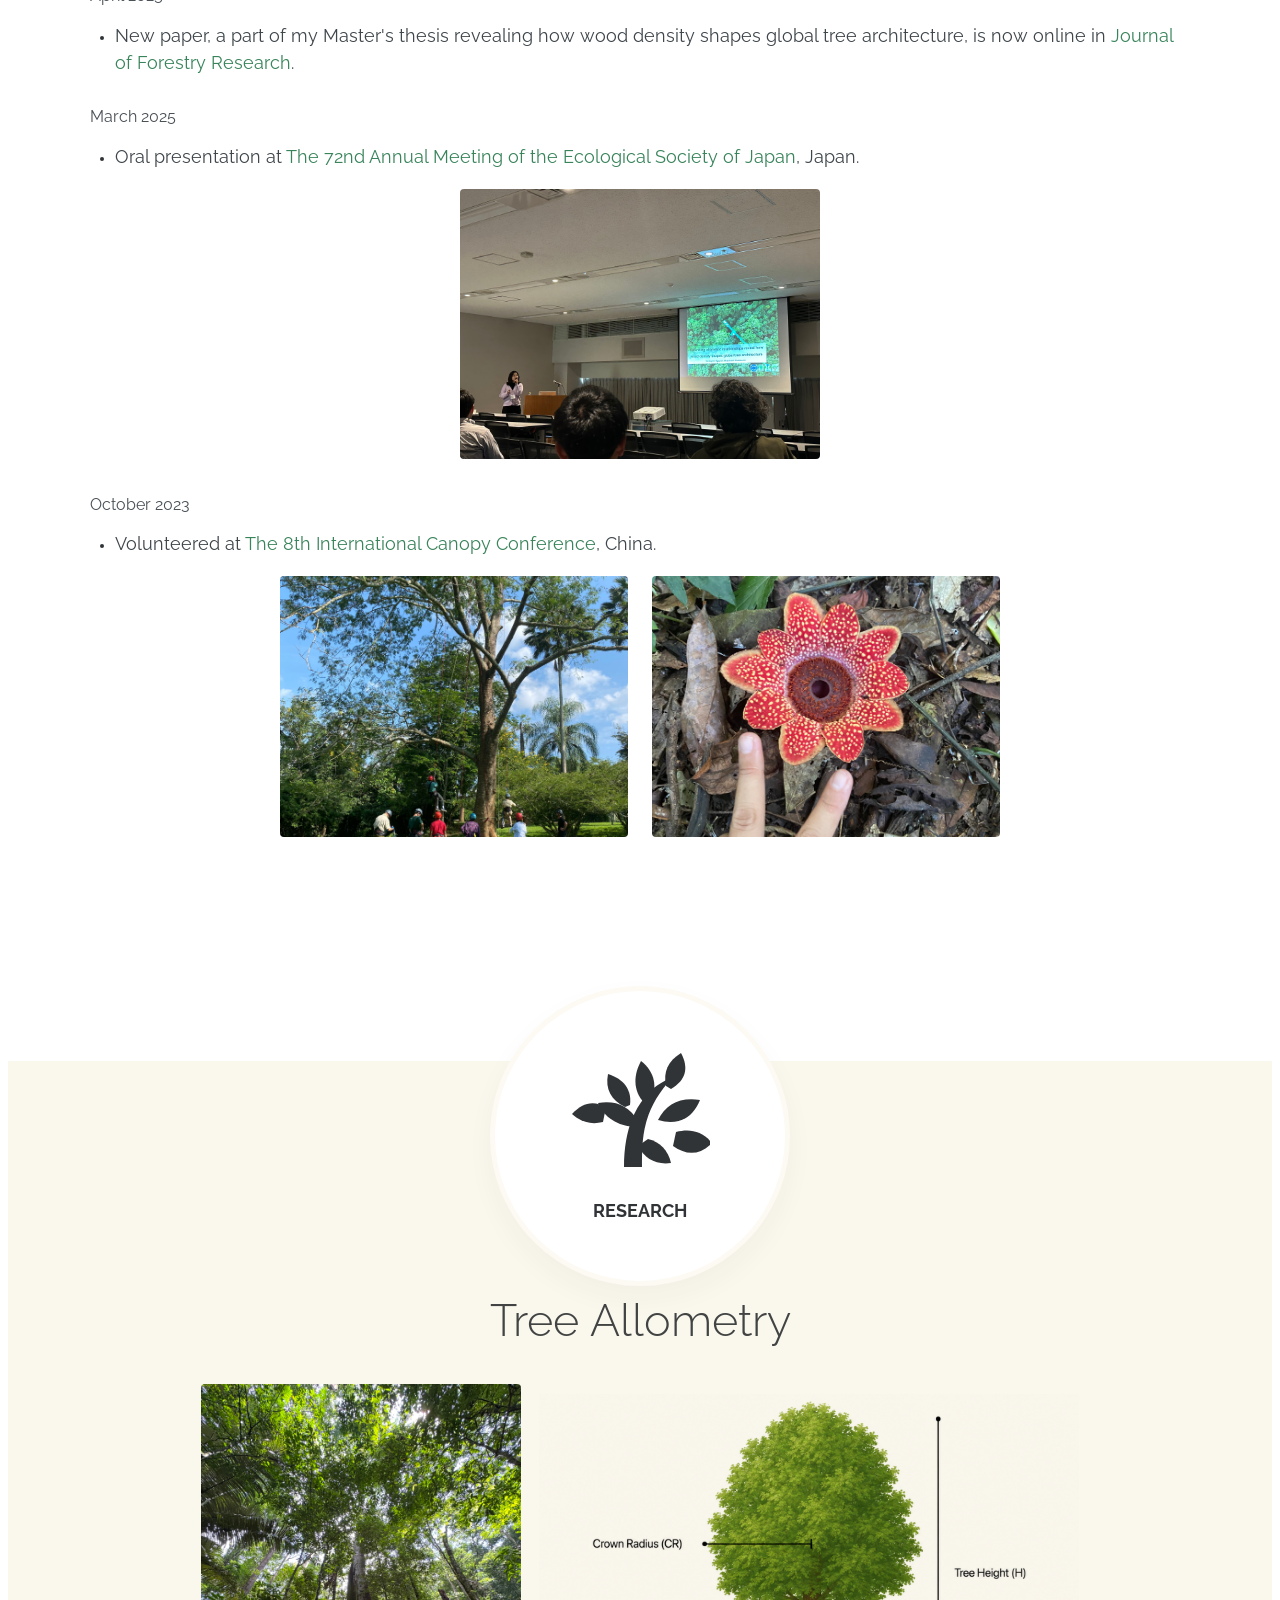
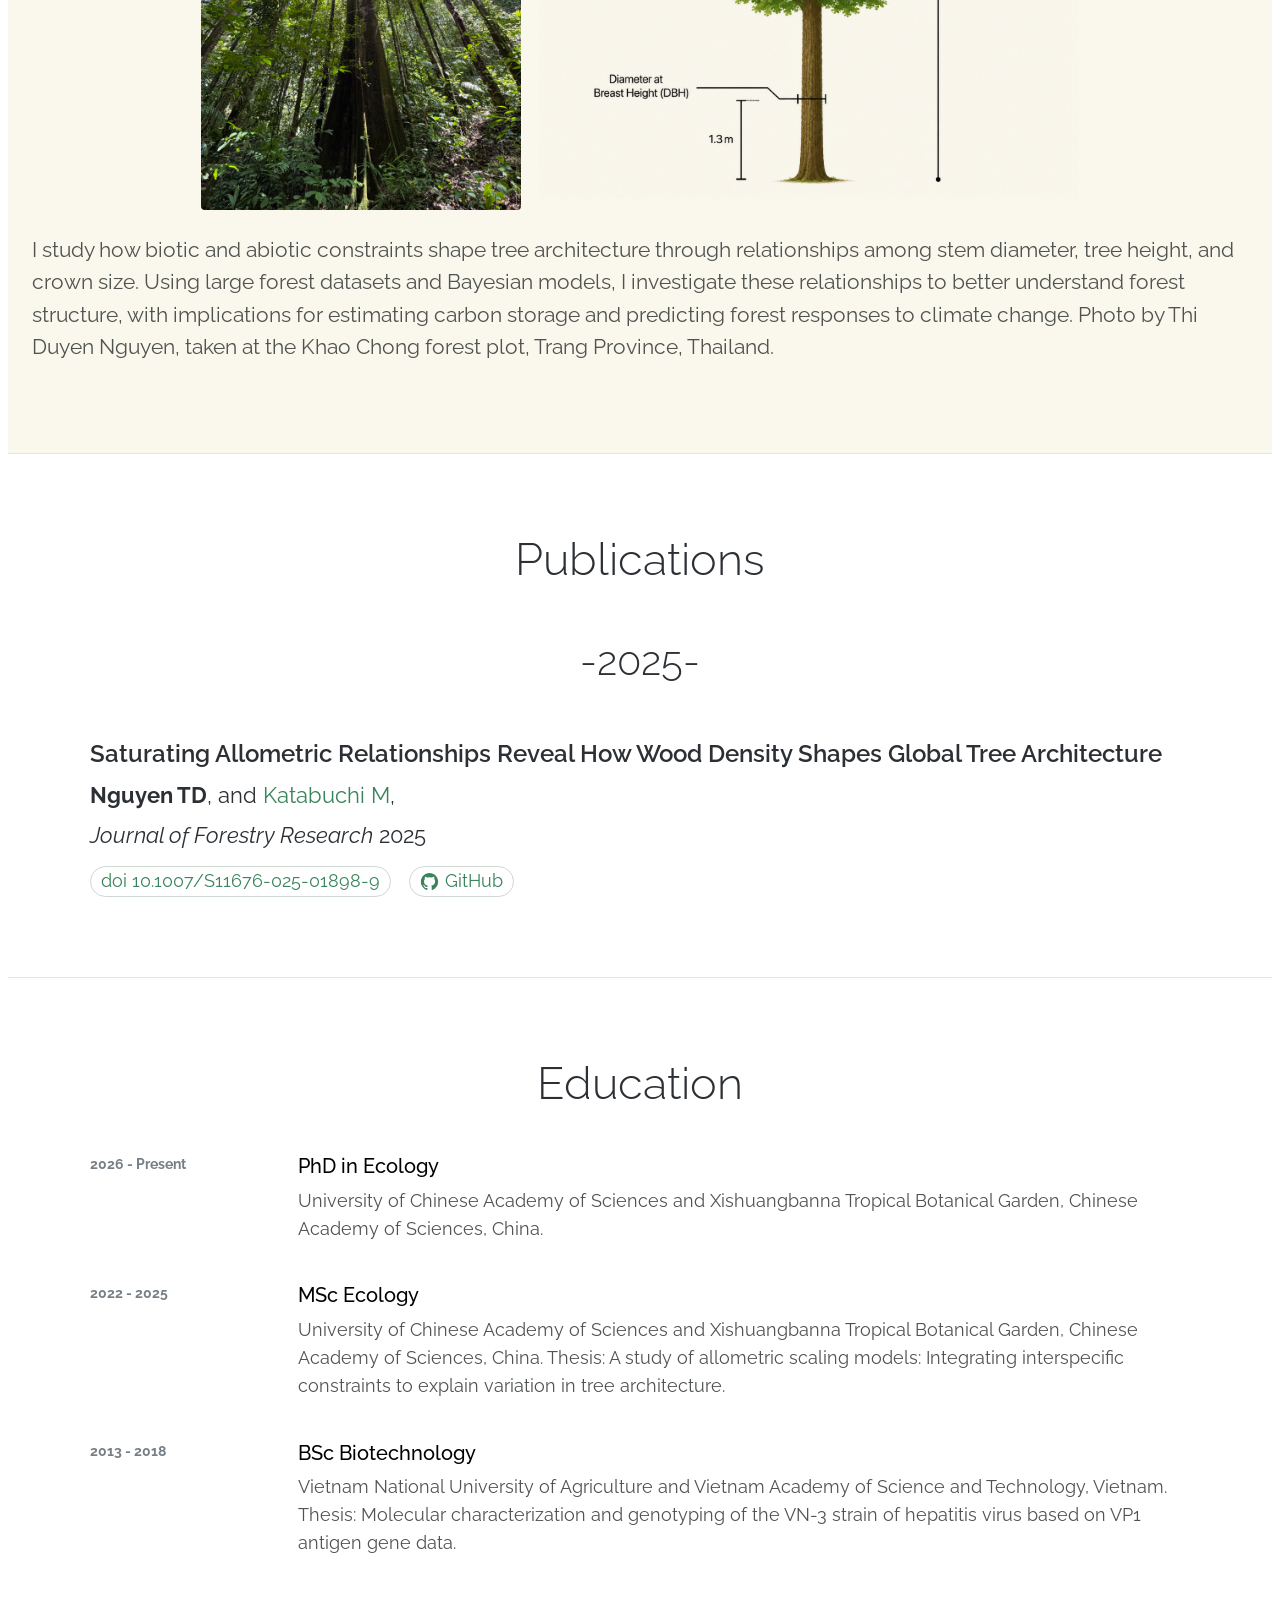
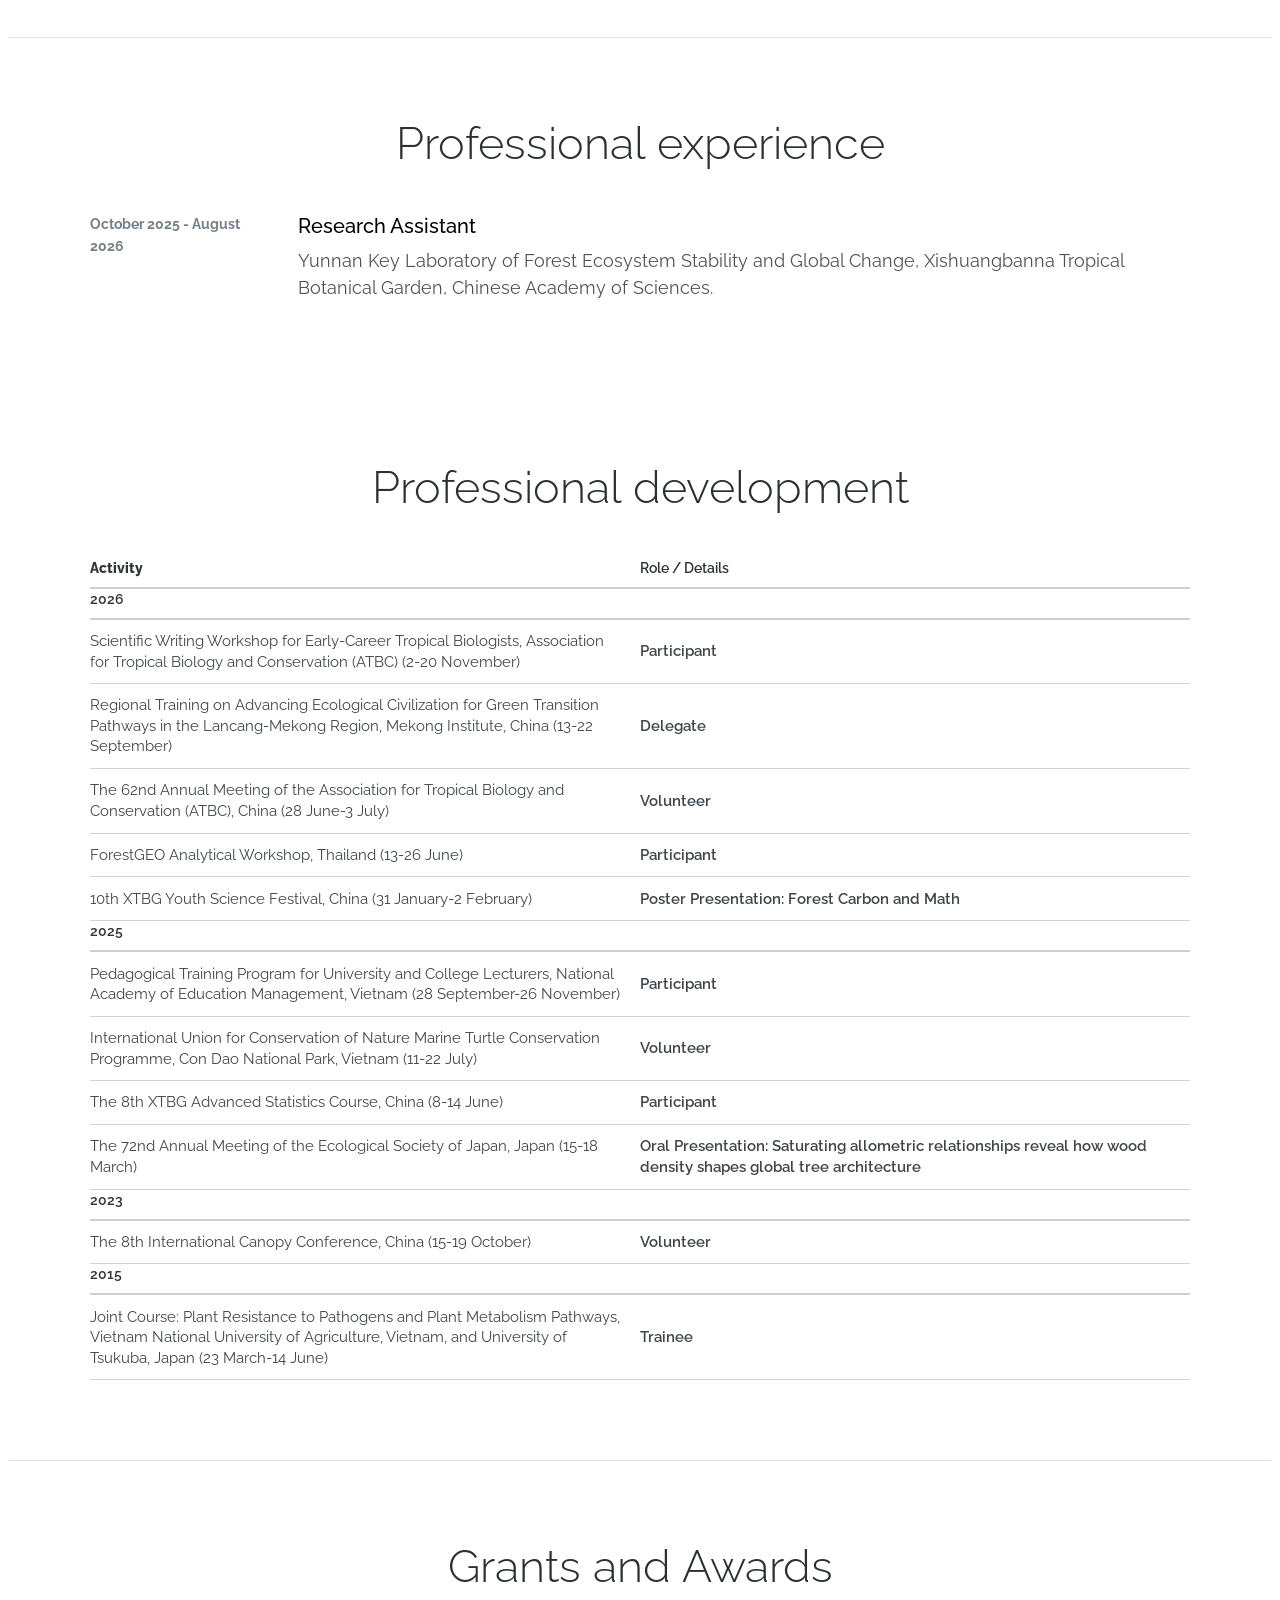
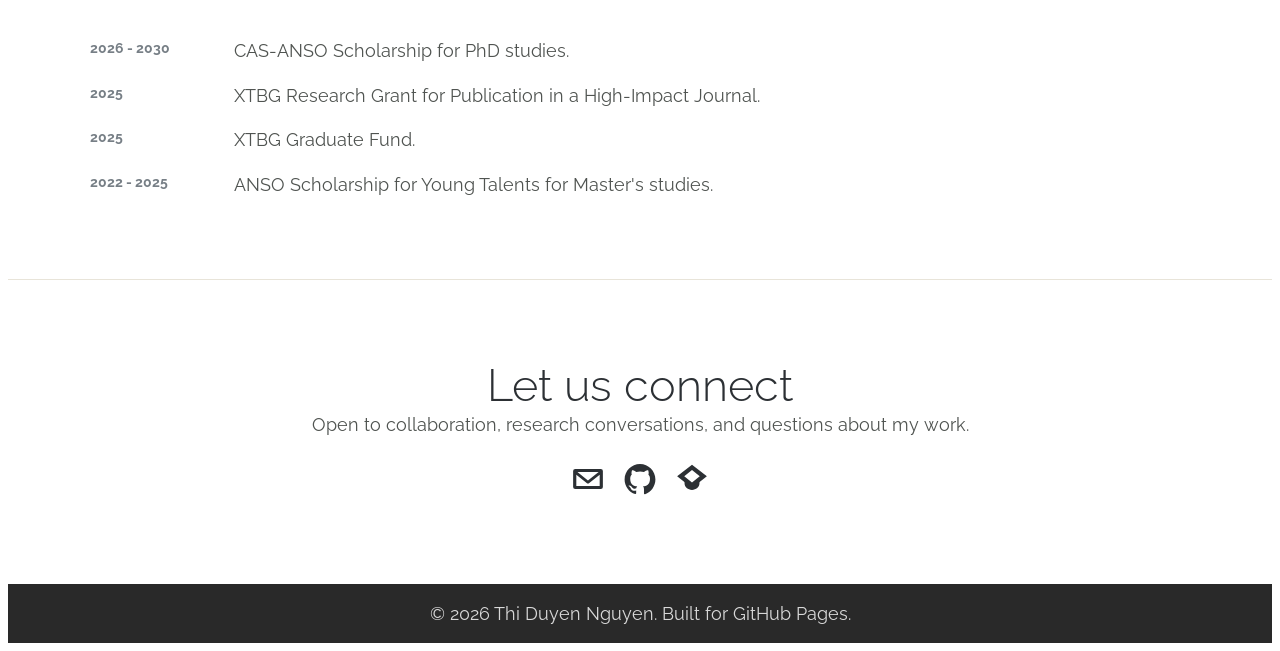
==== commit 09b5d66b: "Add Lancang-Mekong regional training to Professional development Co-Authored-By: Claude Opus 5.5 <no" ====
--- a/index.html
+++ b/index.html
@@ -210,6 +210,10 @@
                 <td>Participant</td>
               </tr>
               <tr>
+                <td>Regional Training on Advancing Ecological Civilization for Green Transition Pathways in the Lancang-Mekong Region, Mekong Institute, China (13-22 September)</td>
+                <td>Delegate</td>
+              </tr>
+              <tr>
                 <td>The 62nd Annual Meeting of the Association for Tropical Biology and Conservation (ATBC), China (28 June-3 July)</td>
                 <td>Volunteer</td>
               </tr>
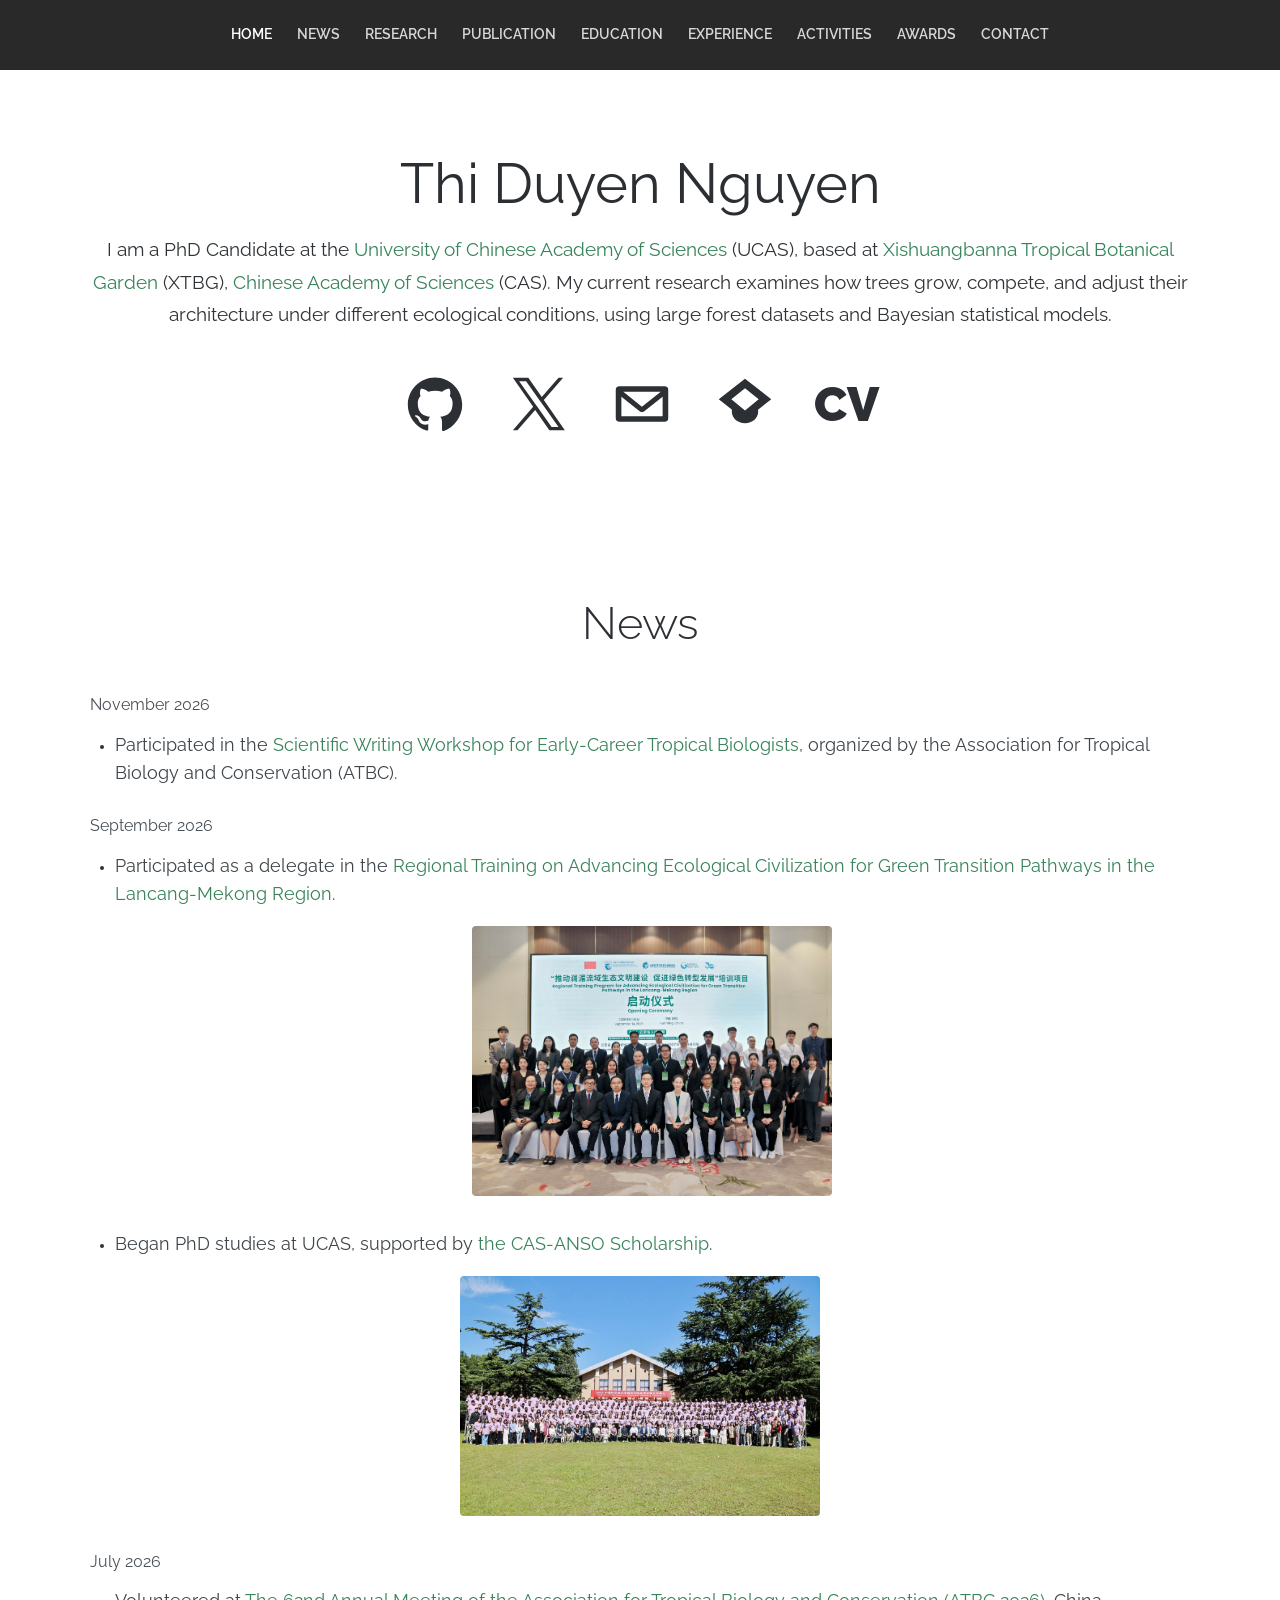
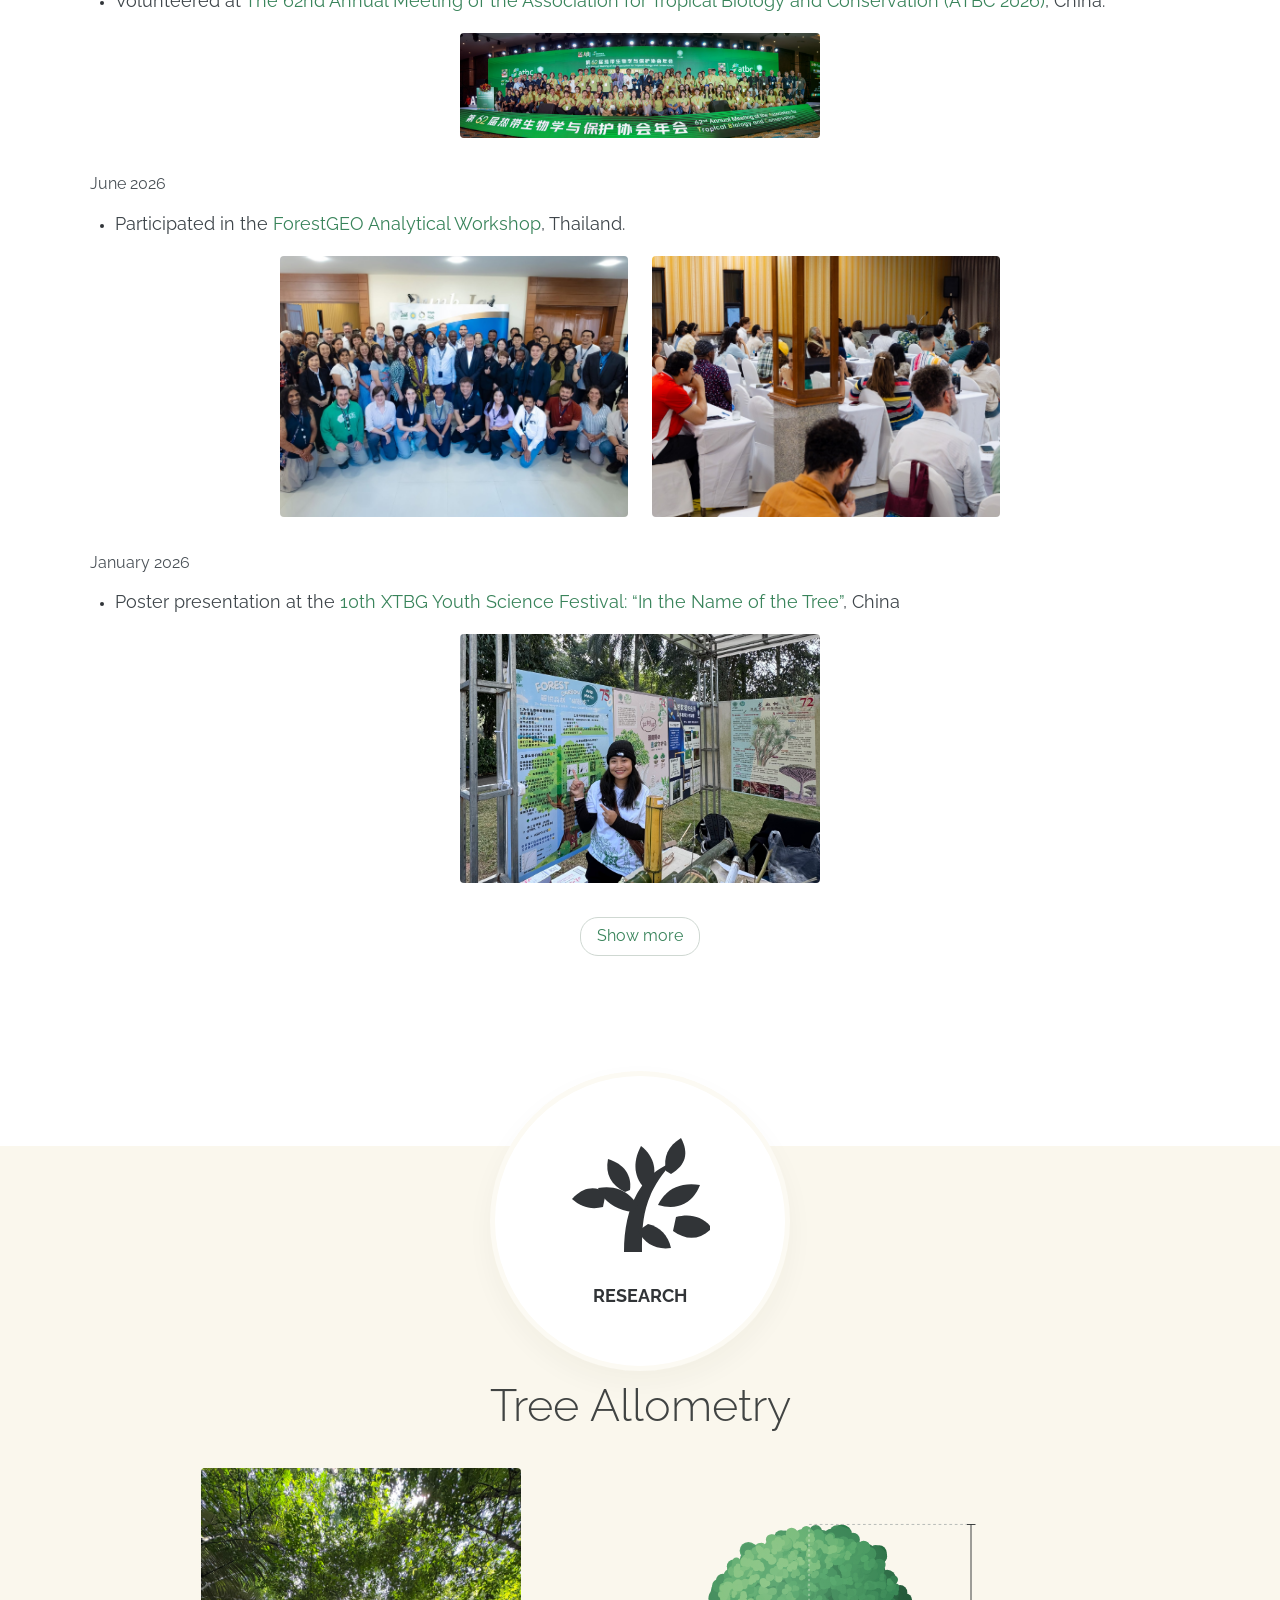
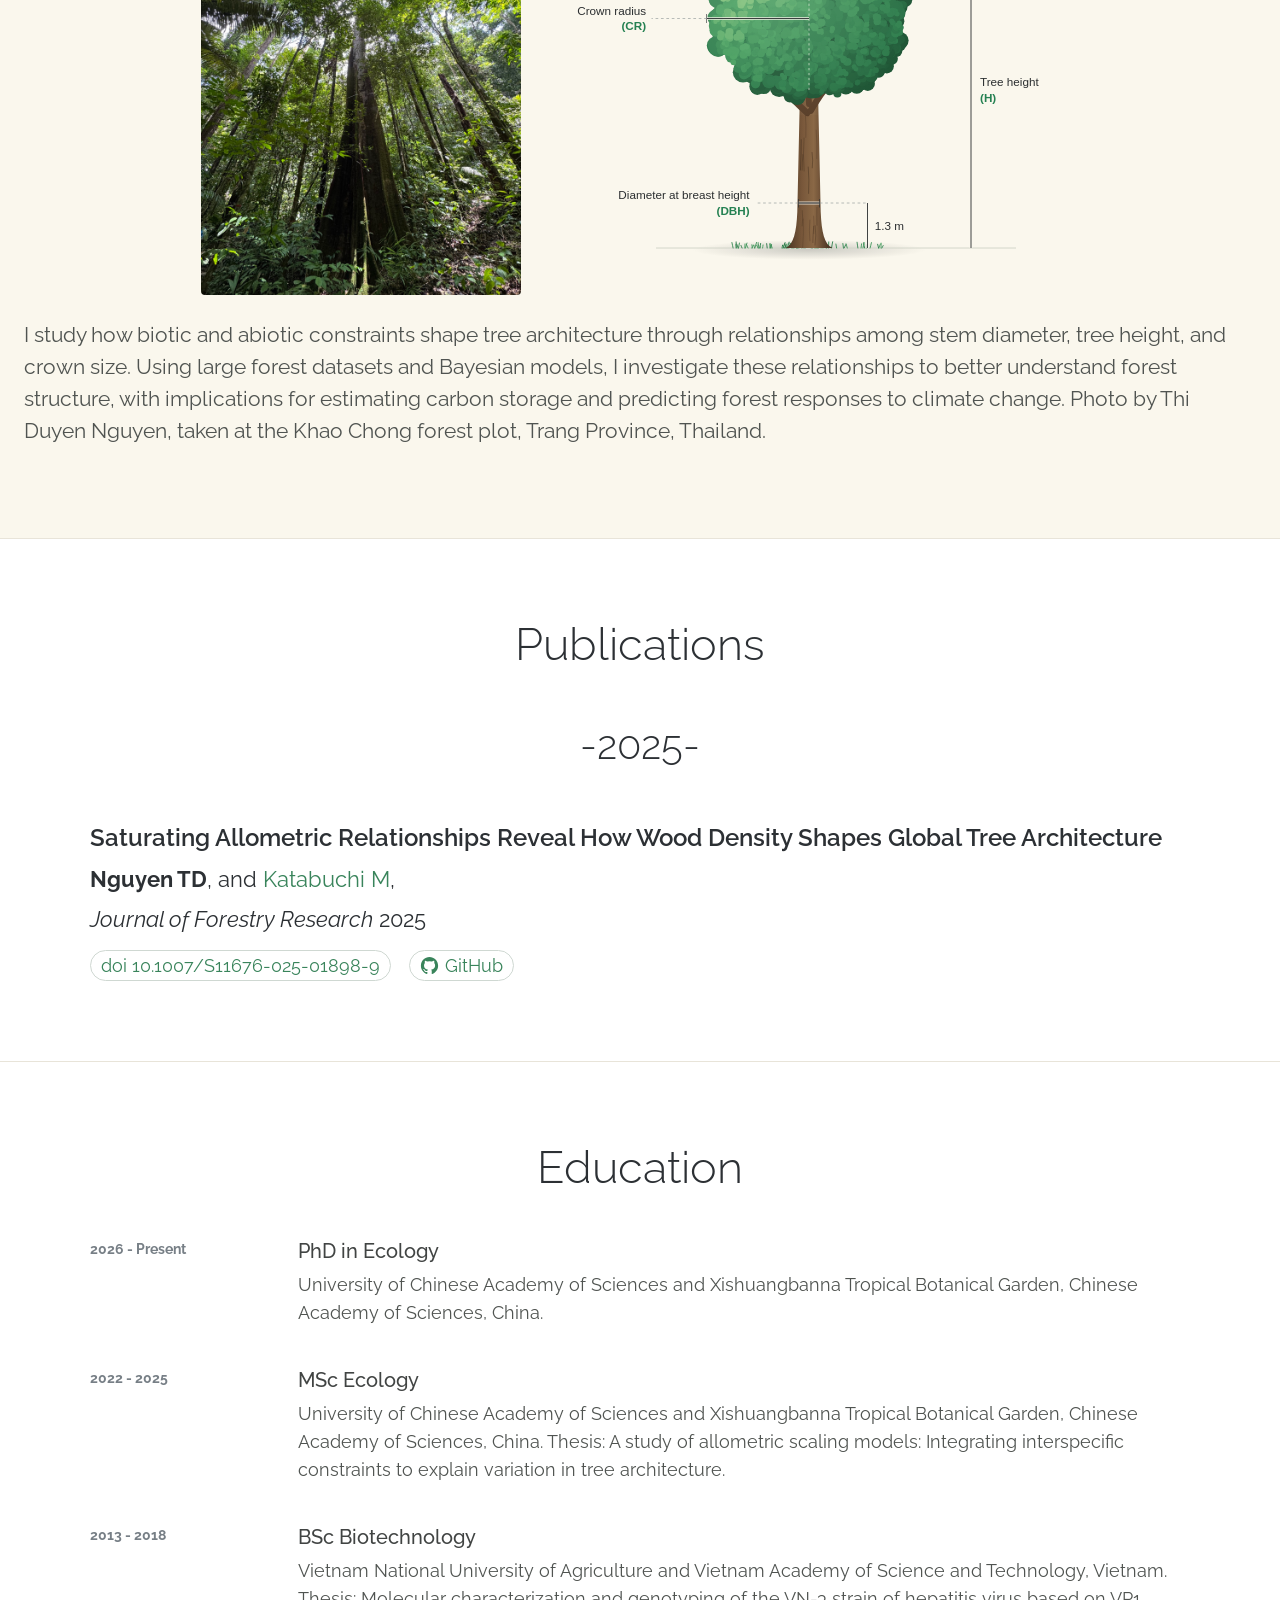
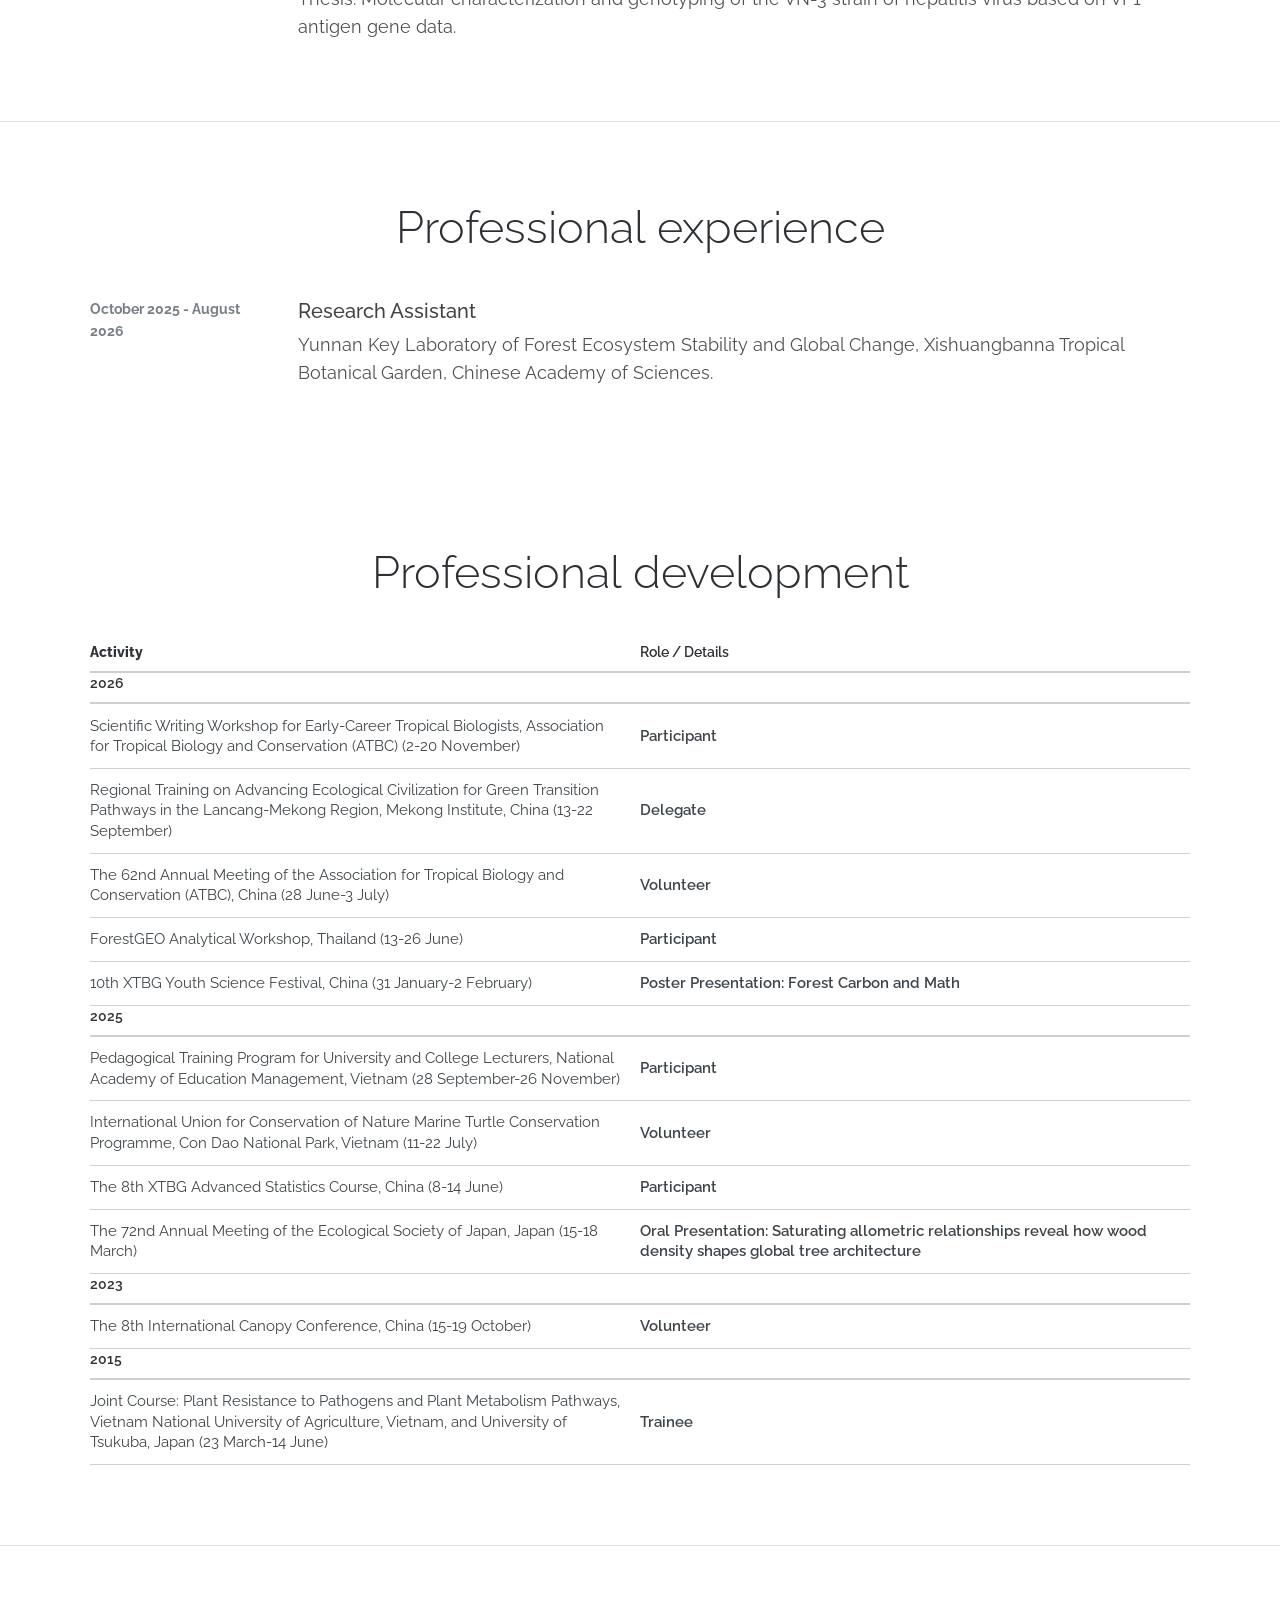
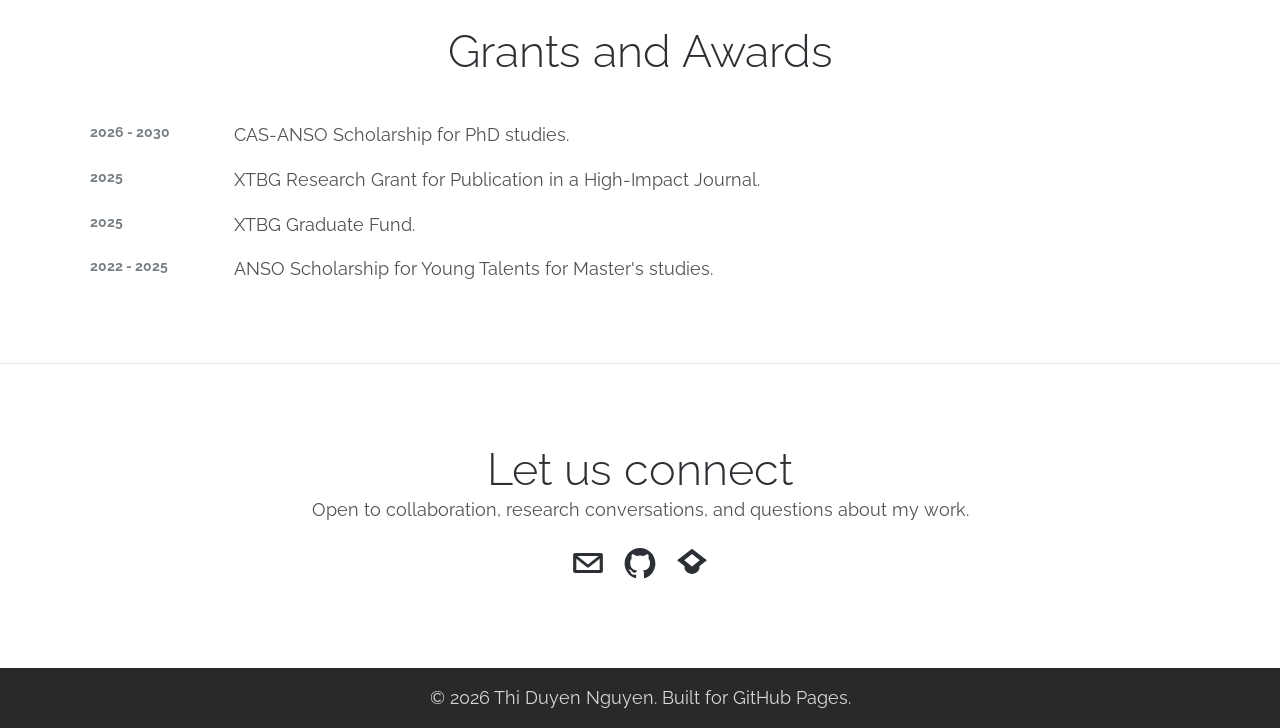
==== commit 2c082387: "Site cleanup: web-sized photos, nav, news paging, share previews - Fix stray "fintro" text and use R" ====
--- a/index.html
+++ b/index.html
@@ -5,6 +5,19 @@
     <meta name="viewport" content="width=device-width, initial-scale=1" />
     <title>Thi Duyen Nguyen</title>
     <meta name="description" content="Personal academic homepage for Thi Duyen Nguyen, a PhD candidate studying tropical forest ecology, tree allometry, and Bayesian modelling." />
+    <meta property="og:type" content="website" />
+    <meta property="og:url" content="https://nt-duyen.github.io/" />
+    <meta property="og:title" content="Thi Duyen Nguyen" />
+    <meta property="og:description" content="Personal academic homepage for Thi Duyen Nguyen, a PhD candidate studying tropical forest ecology, tree allometry, and Bayesian modelling." />
+    <meta property="og:image" content="https://nt-duyen.github.io/assets/research-landscape.png" />
+    <meta property="og:image:width" content="1536" />
+    <meta property="og:image:height" content="1024" />
+    <meta property="og:image:alt" content="Research landscape illustration" />
+    <meta name="twitter:card" content="summary_large_image" />
+    <meta name="twitter:title" content="Thi Duyen Nguyen" />
+    <meta name="twitter:description" content="Personal academic homepage for Thi Duyen Nguyen, a PhD candidate studying tropical forest ecology, tree allometry, and Bayesian modelling." />
+    <meta name="twitter:image" content="https://nt-duyen.github.io/assets/research-landscape.png" />
+    <meta name="twitter:image:alt" content="Research landscape illustration" />
     <link rel="preconnect" href="https://fonts.googleapis.com" />
     <link rel="preconnect" href="https://fonts.gstatic.com" crossorigin />
     <link href="https://fonts.googleapis.com/css2?family=Raleway:wght@300;400;500;600;700&display=swap" rel="stylesheet" />
@@ -23,11 +36,13 @@
 
       <nav class="site-nav" id="site-nav" data-nav>
         <a href="#home">Home</a>
+        <a href="#news">News</a>
         <a href="#research">Research</a>
         <a href="#publications">Publication</a>
         <a href="#education">Education</a>
         <a href="#experience">Experience</a>
-        <a href="#courses">Courses</a>
+        <a href="#activities">Activities</a>
+        <a href="#grants">Awards</a>
         <a href="#contact">Contact</a>
       </nav>
     </header>
@@ -100,14 +115,16 @@
           <h3>Tree Allometry</h3>
 
           <div style="display: flex; flex-wrap: wrap; justify-content: center; align-items: center; gap: 18px; margin: 24px auto;">
+            <a href="assets/forest_KC.jpg" style="display: block; width: 100%; max-width: 320px;">
+              <img
+                src="assets/web/forest_KC.jpg"
+                alt="Forest trees"
+                loading="lazy"
+                style="display: block; width: 100%; max-width: 320px; height: auto; border-radius: 4px;"
+              />
+            </a>
             <img
-              src="assets/forest_KC.jpg"
-              alt="Forest trees"
-              loading="lazy"
-              style="display: block; width: 100%; max-width: 320px; height: auto; border-radius: 4px;"
-            />
-            <img
-              src="assets/tree-allometry.png"
+              src="assets/tree-allometry.svg"
               alt="Tree allometry diagram showing tree height, crown radius, and diameter at breast height"
               loading="lazy"
               style="display: block; width: 100%; max-width: 540px; height: auto; mix-blend-mode: multiply;"
@@ -190,7 +207,7 @@
         </div>
       </section>
 
-      <section class="section-band courses" id="courses">
+      <section class="section-band courses" id="activities">
         <div class="section-heading">
           <h2>Professional development</h2>
         </div>
--- a/styles.css
+++ b/styles.css
@@ -17,13 +17,13 @@
 
 html {
   scroll-behavior: smooth;
-}fintro
+}
 
 body {
   margin: 0;
   background: var(--bg);
   color: var(--ink);
-  font-family: Inter, system-ui, -apple-system, BlinkMacSystemFont, "Segoe UI", sans-serif;
+  font-family: Raleway, system-ui, -apple-system, BlinkMacSystemFont, "Segoe UI", sans-serif;
   font-size: 16px;
   font-weight: 300;
   line-height: 1.68;
@@ -874,3 +874,45 @@
 #research {
   background: #faf7ed;
 }
+
+/* Photo links open the full-quality original; keep the gallery grid unchanged. */
+.news-gallery a {
+  display: block;
+}
+
+.news-more {
+  background: transparent;
+  border: 1px solid #cfd8d2;
+  border-radius: 18px;
+  color: var(--green);
+  cursor: pointer;
+  display: block;
+  font: inherit;
+  font-size: 1rem;
+  margin: 0 auto;
+  padding: 6px 16px;
+}
+
+.news-more:hover {
+  border-color: var(--green);
+  color: var(--green-dark);
+}
+
+/* Nine nav links: keep one line just above the mobile breakpoint. */
+@media (min-width: 781px) and (max-width: 900px) {
+  .site-nav {
+    flex-wrap: nowrap;
+  }
+
+  .site-nav a {
+    padding: 0 0.5rem;
+  }
+}
+
+/* Let the open mobile menu scroll on short screens (e.g. phones in landscape). */
+@media (max-width: 780px) {
+  .site-nav {
+    max-height: calc(100vh - 64px);
+    overflow-y: auto;
+  }
+}
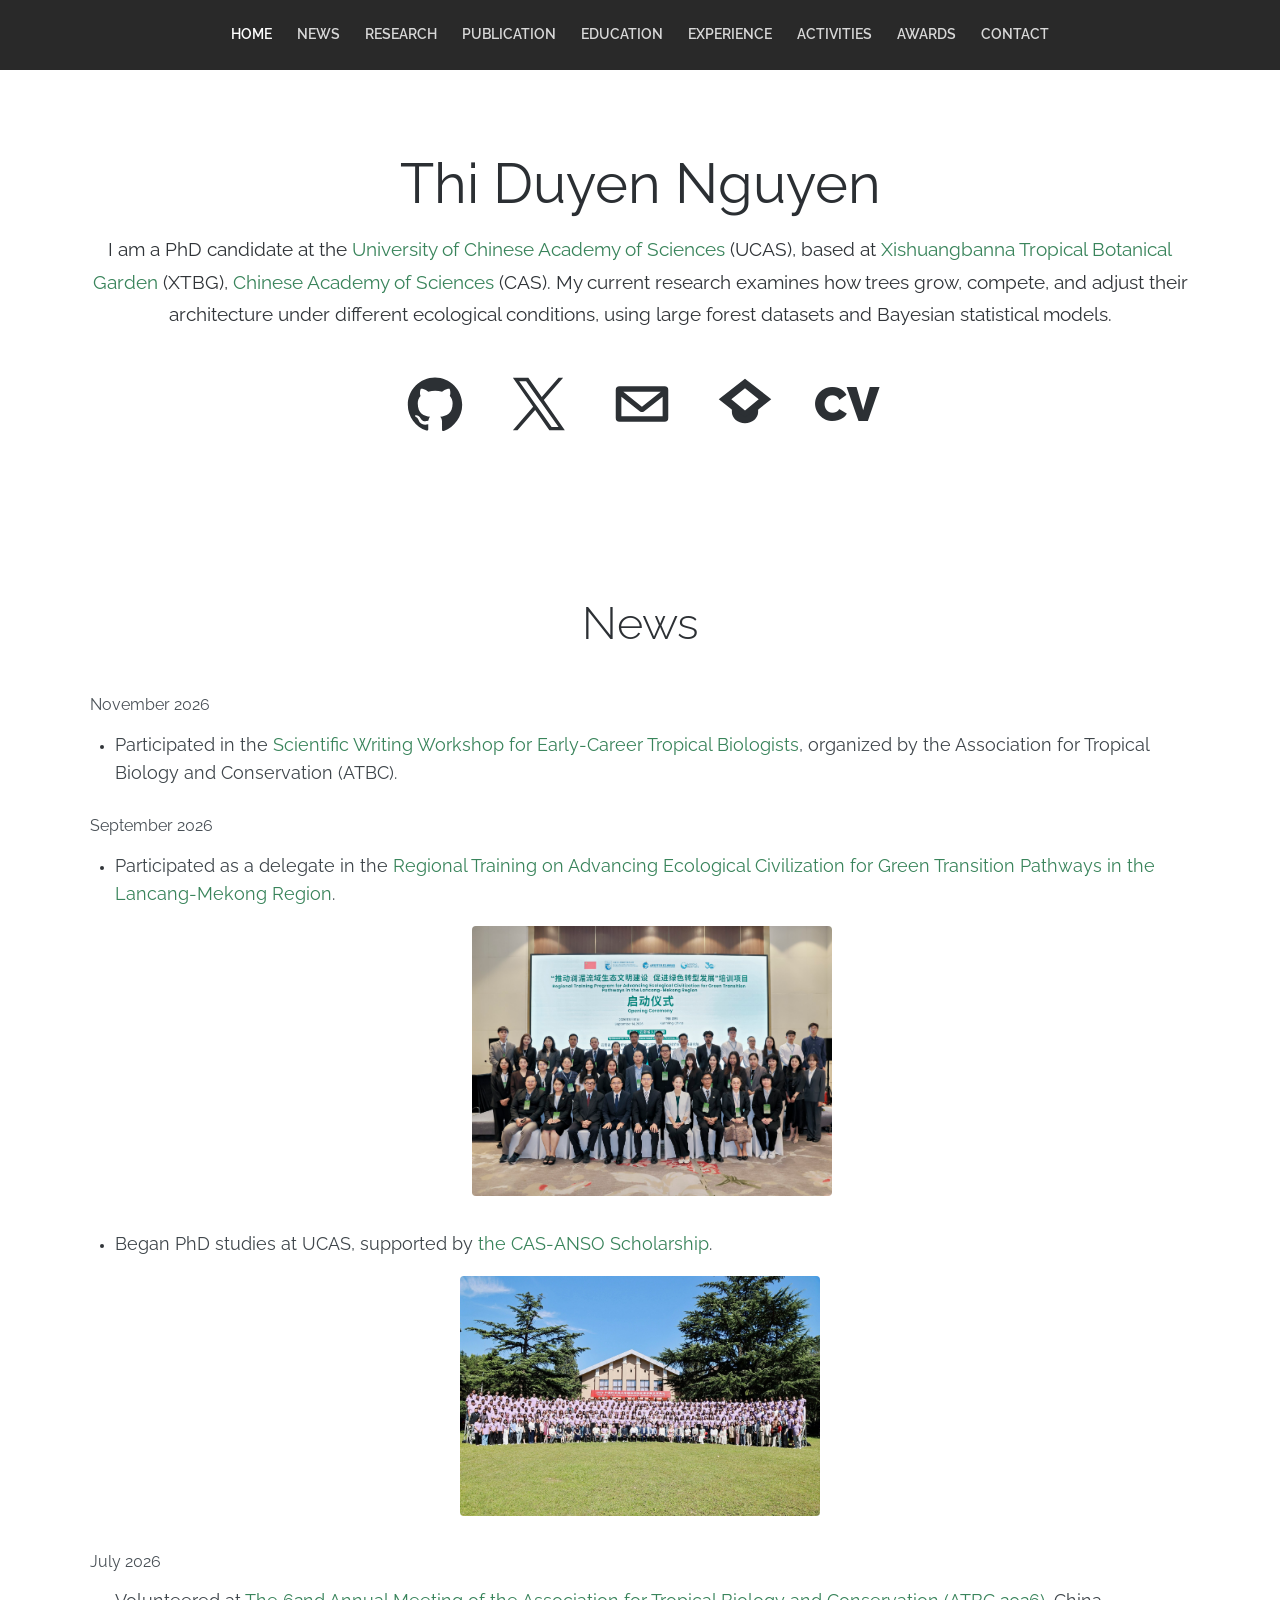
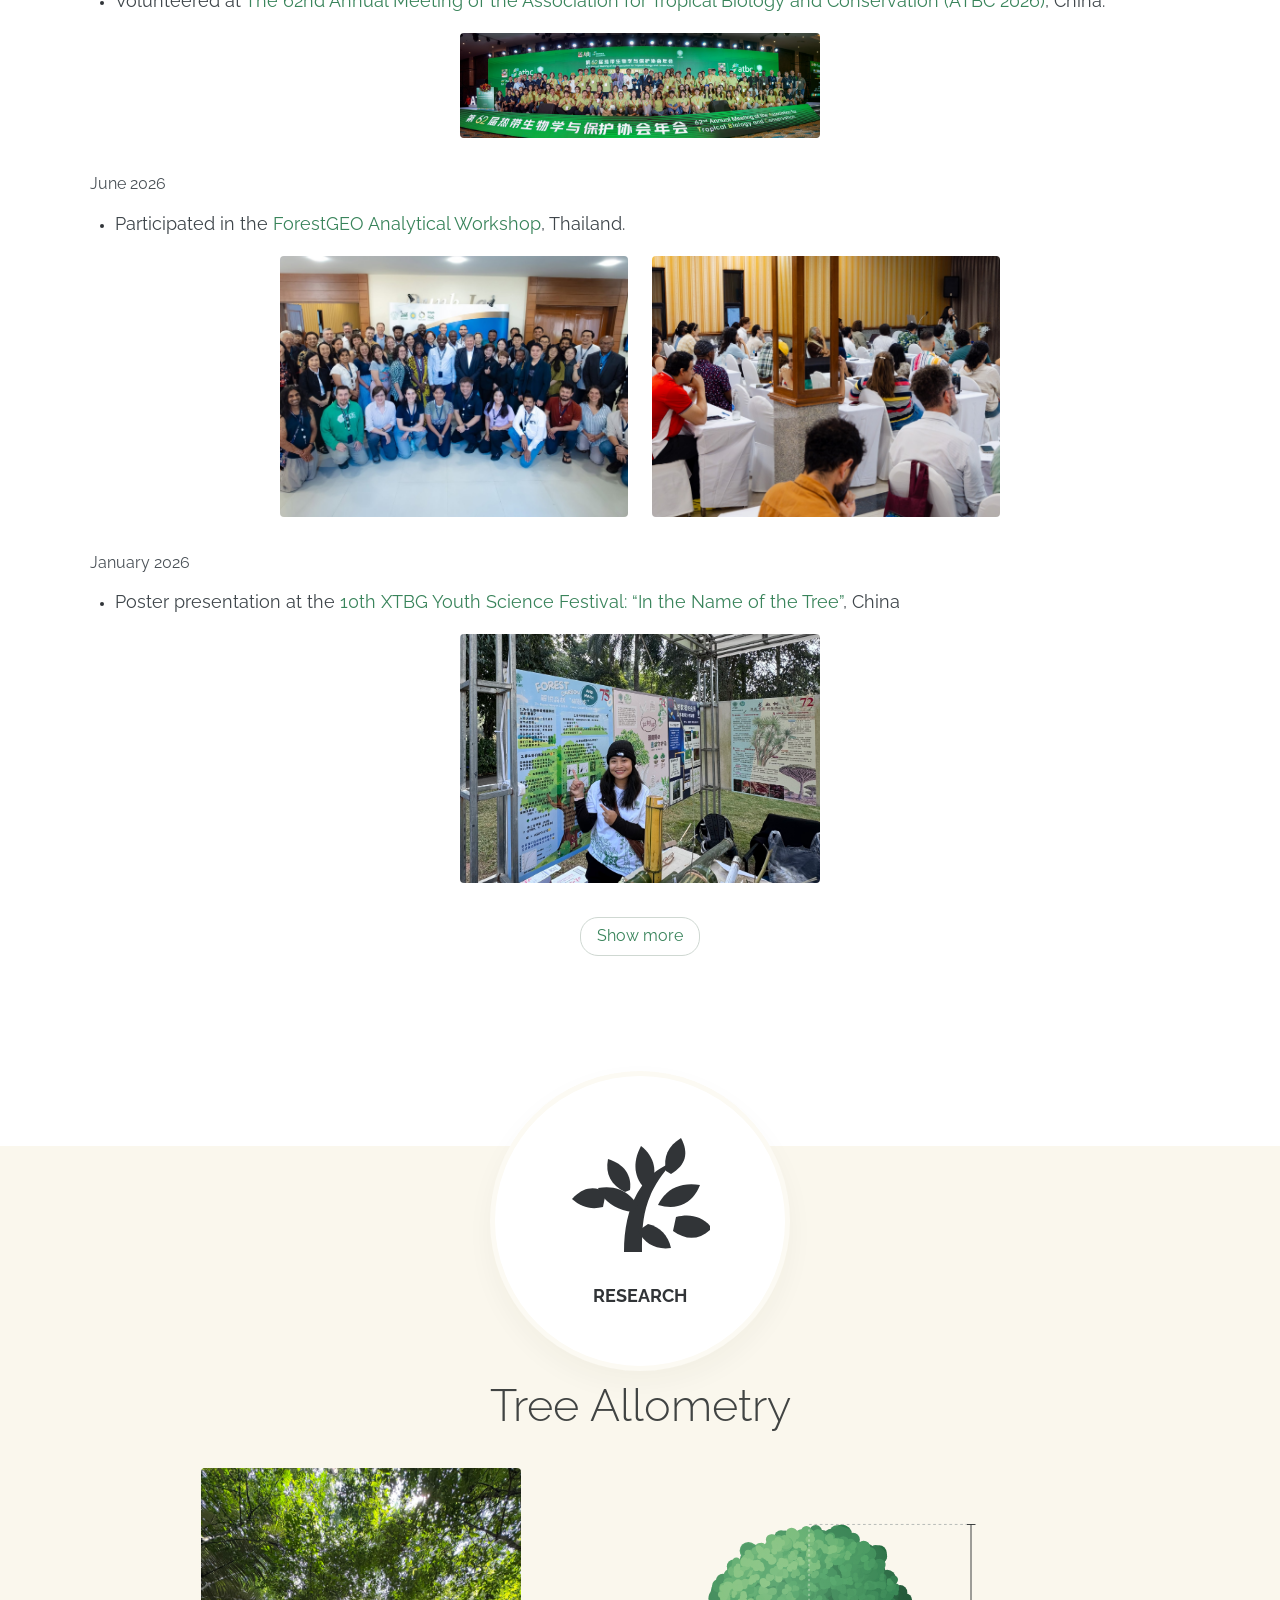
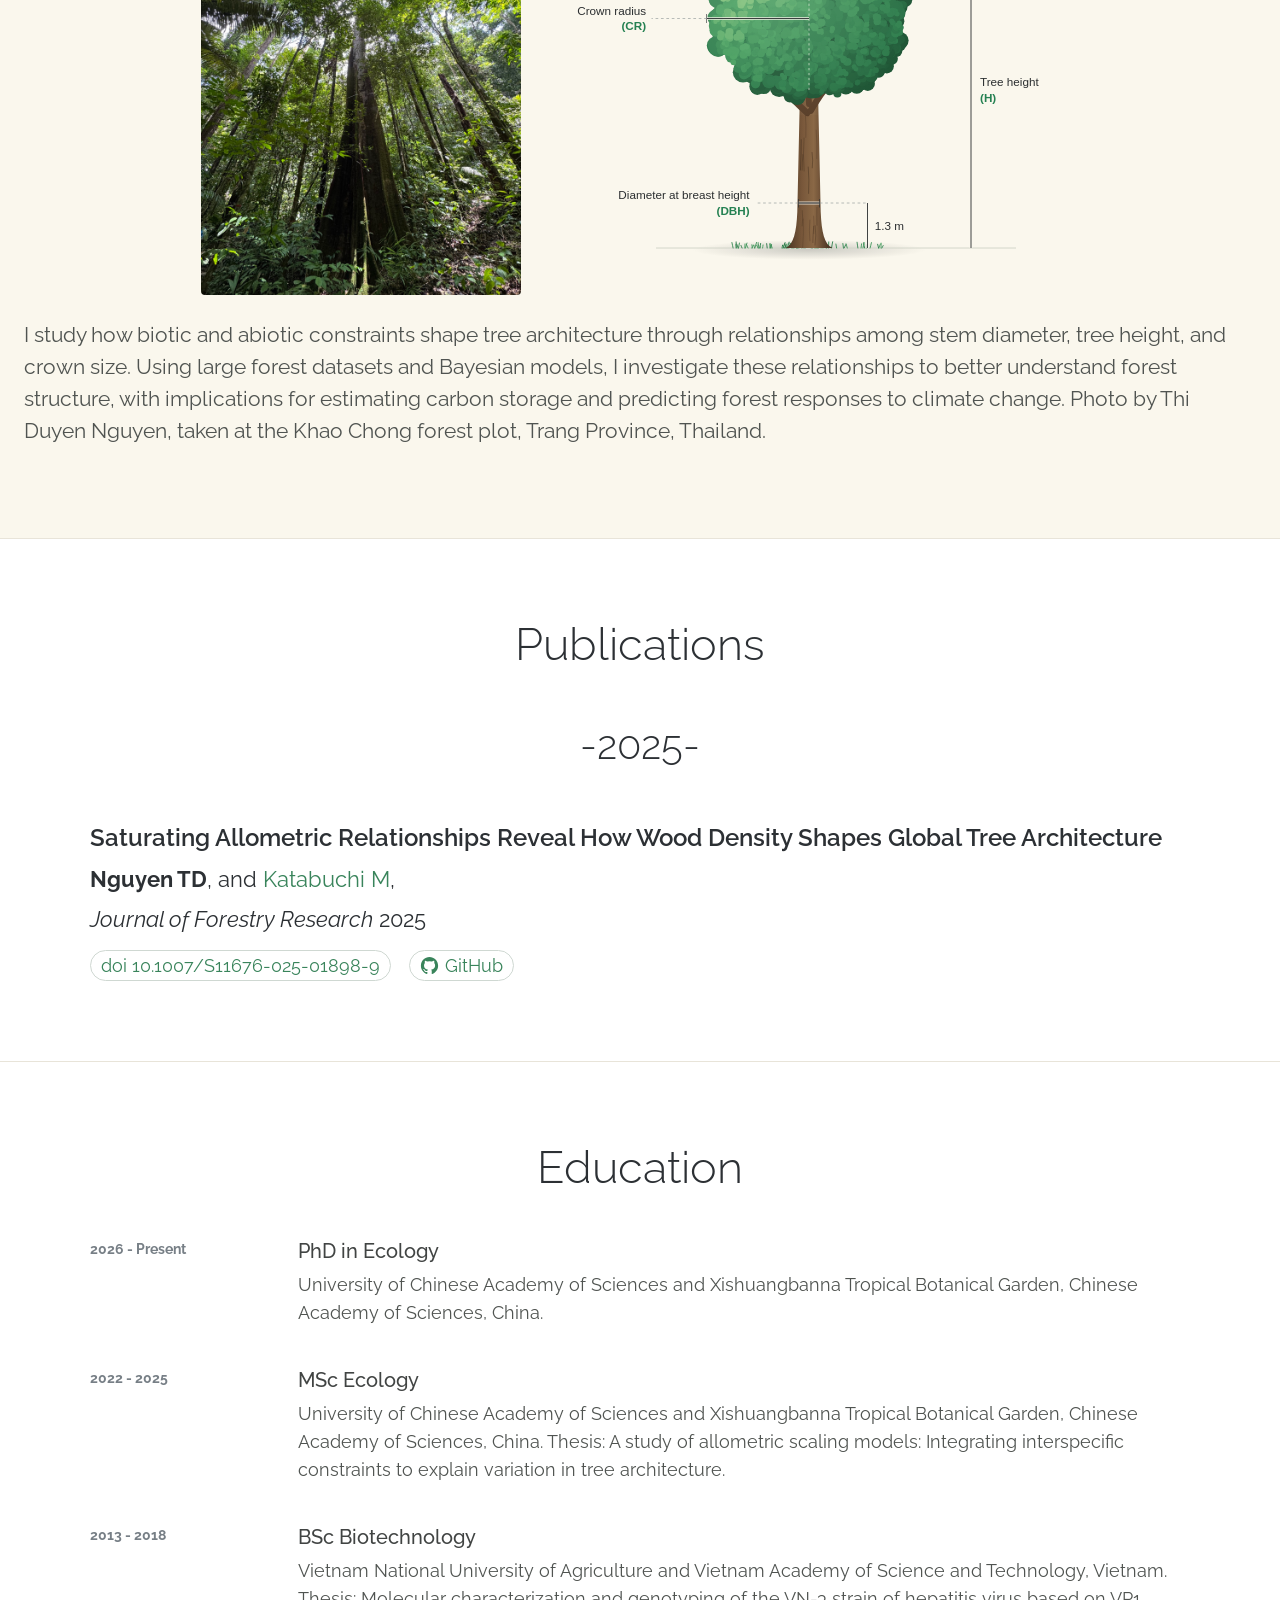
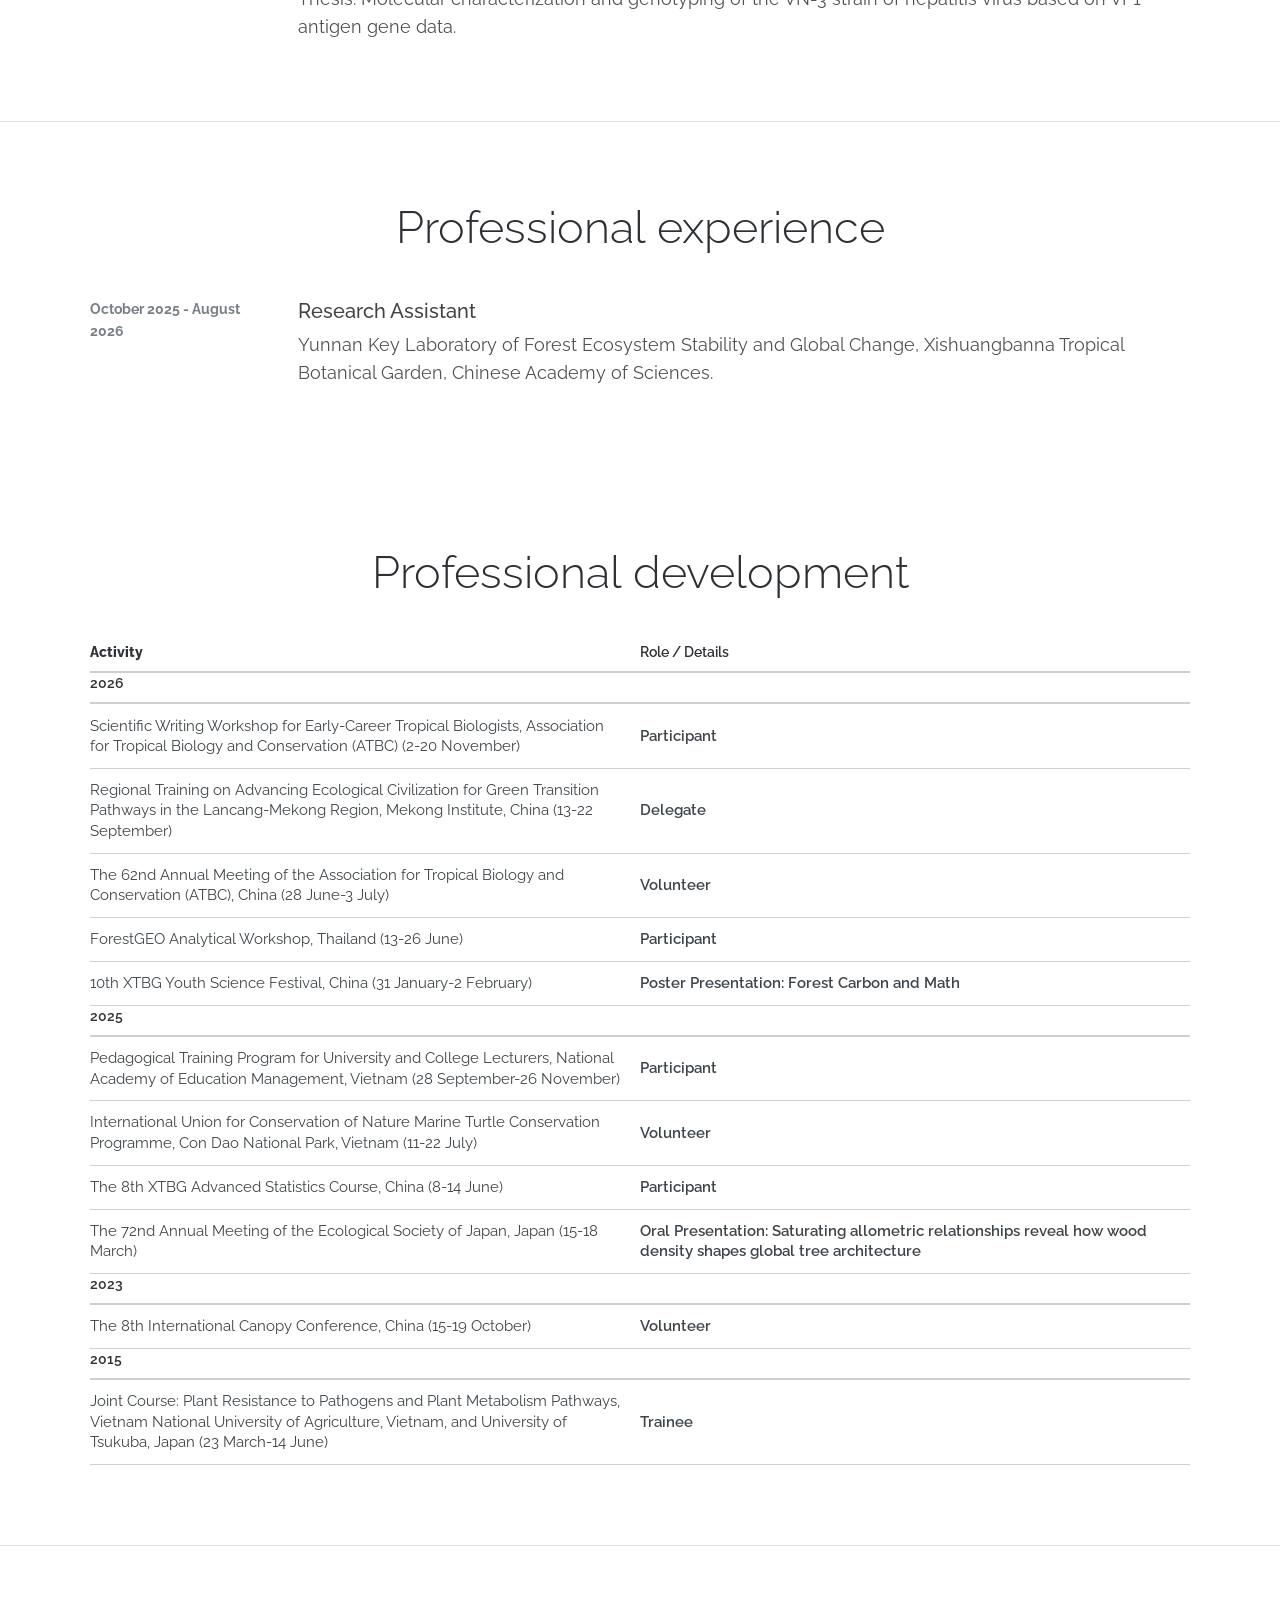
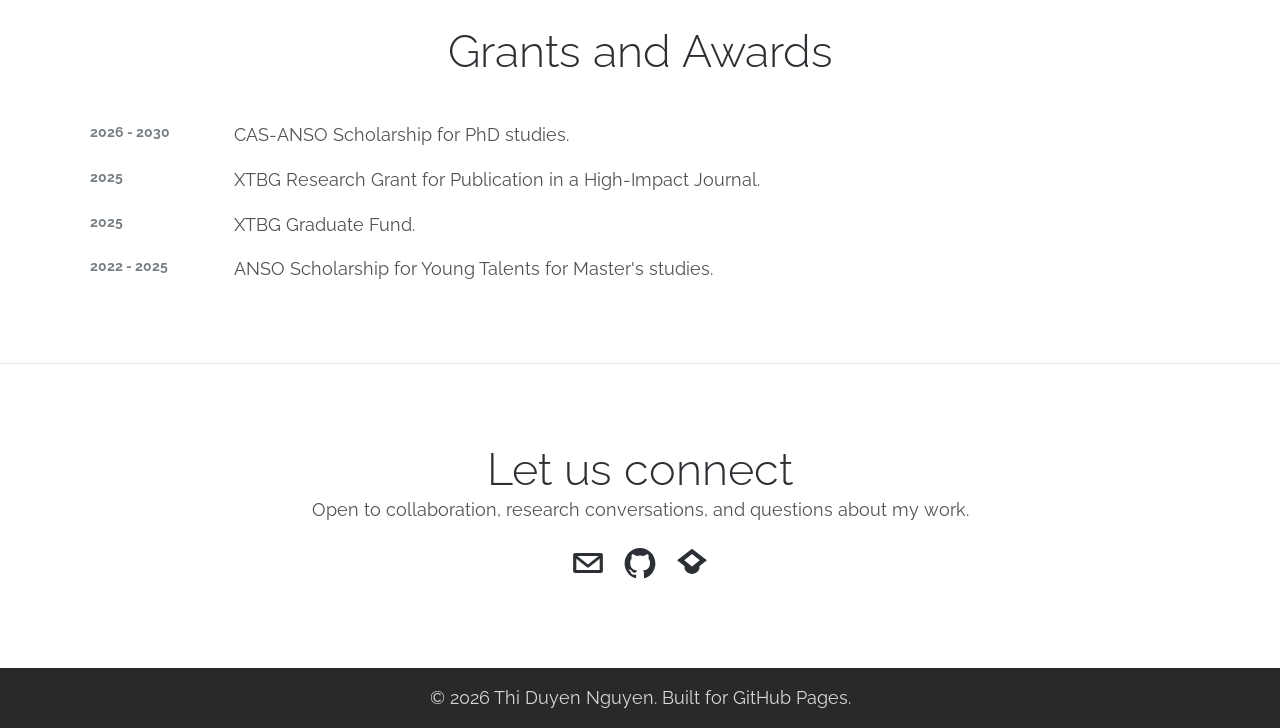
==== commit b28b0d56: "Use lowercase "PhD candidate" in intro Co-Authored-By: Claude Opus 5.5 <noreply@anthropic.com>" ====
--- a/index.html
+++ b/index.html
@@ -52,7 +52,7 @@
         <div class="intro-inner">
           <h1>Thi Duyen Nguyen</h1>
           <p class="hero-role">
-            I am a PhD Candidate at the <a href="https://english.ucas.ac.cn/">University of Chinese Academy of Sciences</a> (UCAS), based at <a href="http://english.xtbg.cas.cn/">Xishuangbanna Tropical Botanical Garden</a> (XTBG), <a href="https://english.cas.cn/">Chinese Academy of Sciences</a> (CAS).
+            I am a PhD candidate at the <a href="https://english.ucas.ac.cn/">University of Chinese Academy of Sciences</a> (UCAS), based at <a href="http://english.xtbg.cas.cn/">Xishuangbanna Tropical Botanical Garden</a> (XTBG), <a href="https://english.cas.cn/">Chinese Academy of Sciences</a> (CAS).
             My current research examines how trees grow, compete, and adjust their architecture under different ecological conditions, using large forest datasets and Bayesian statistical models.
           </p>
 
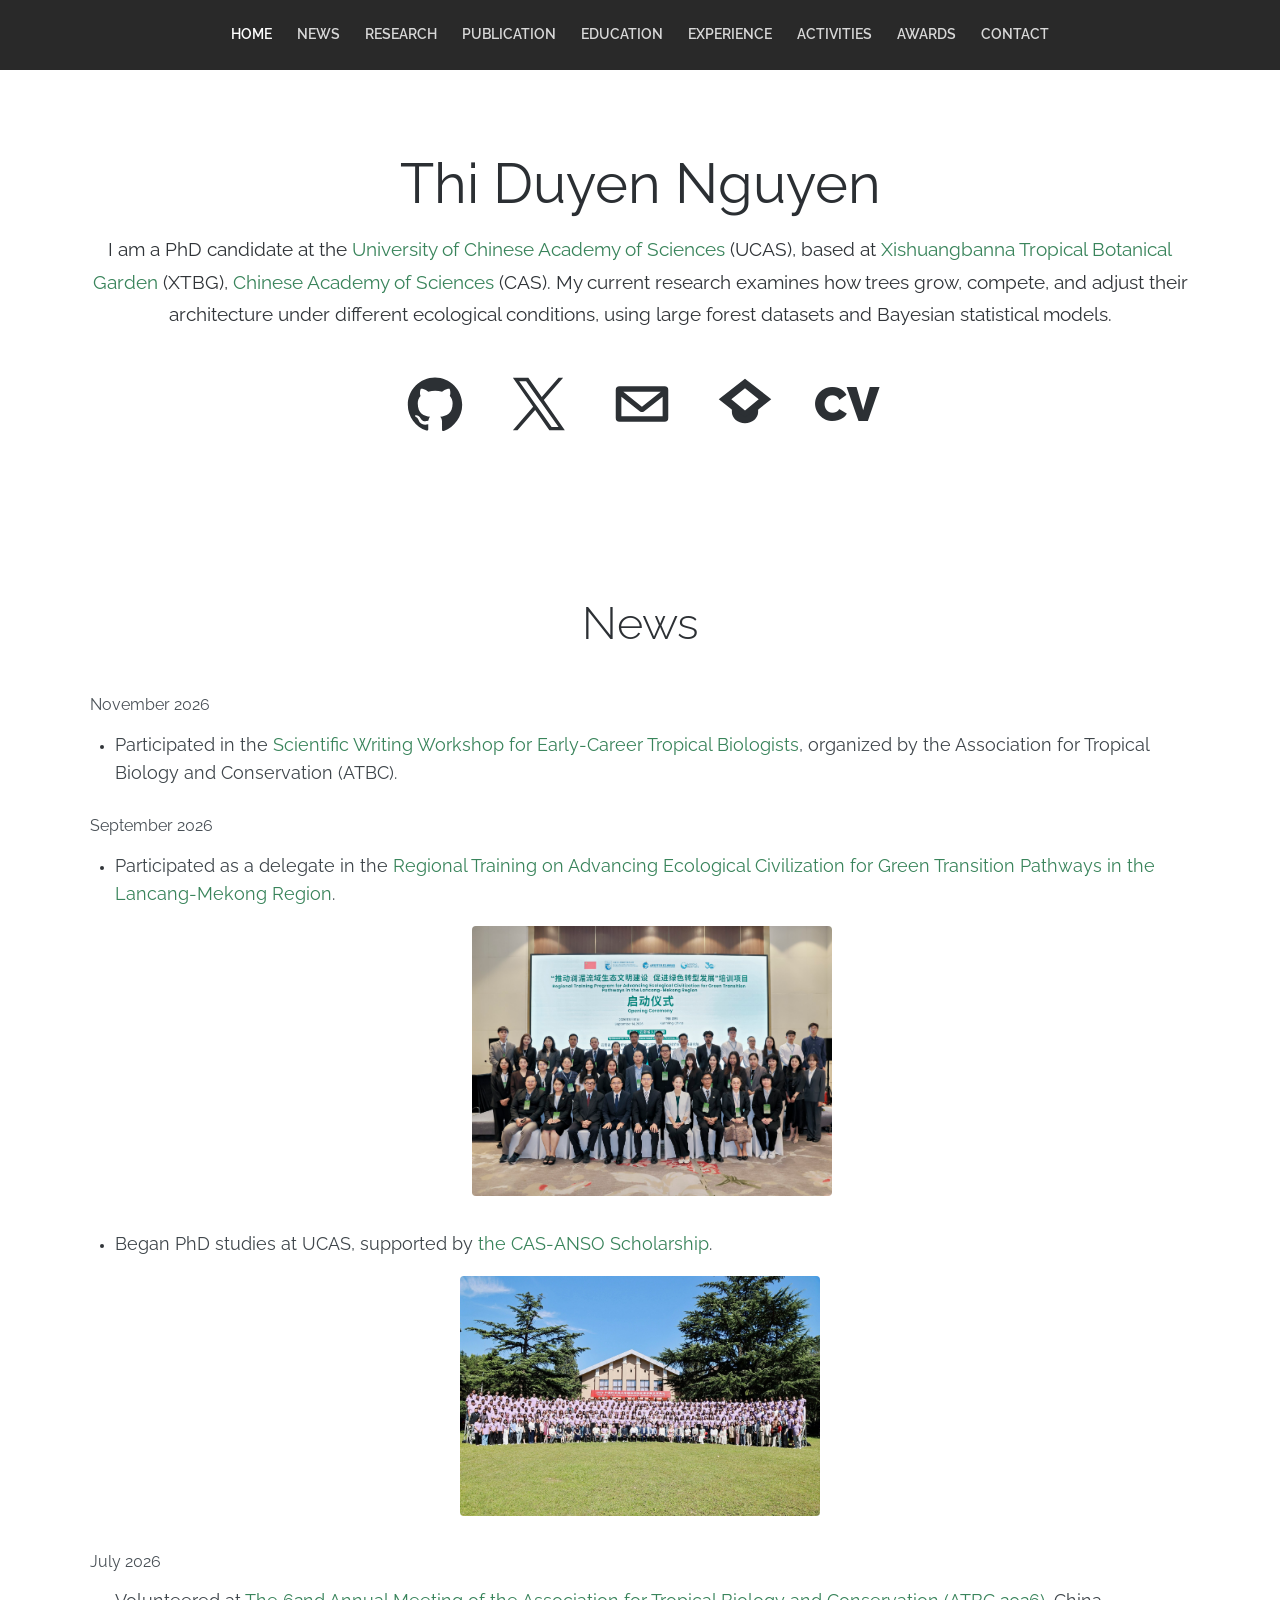
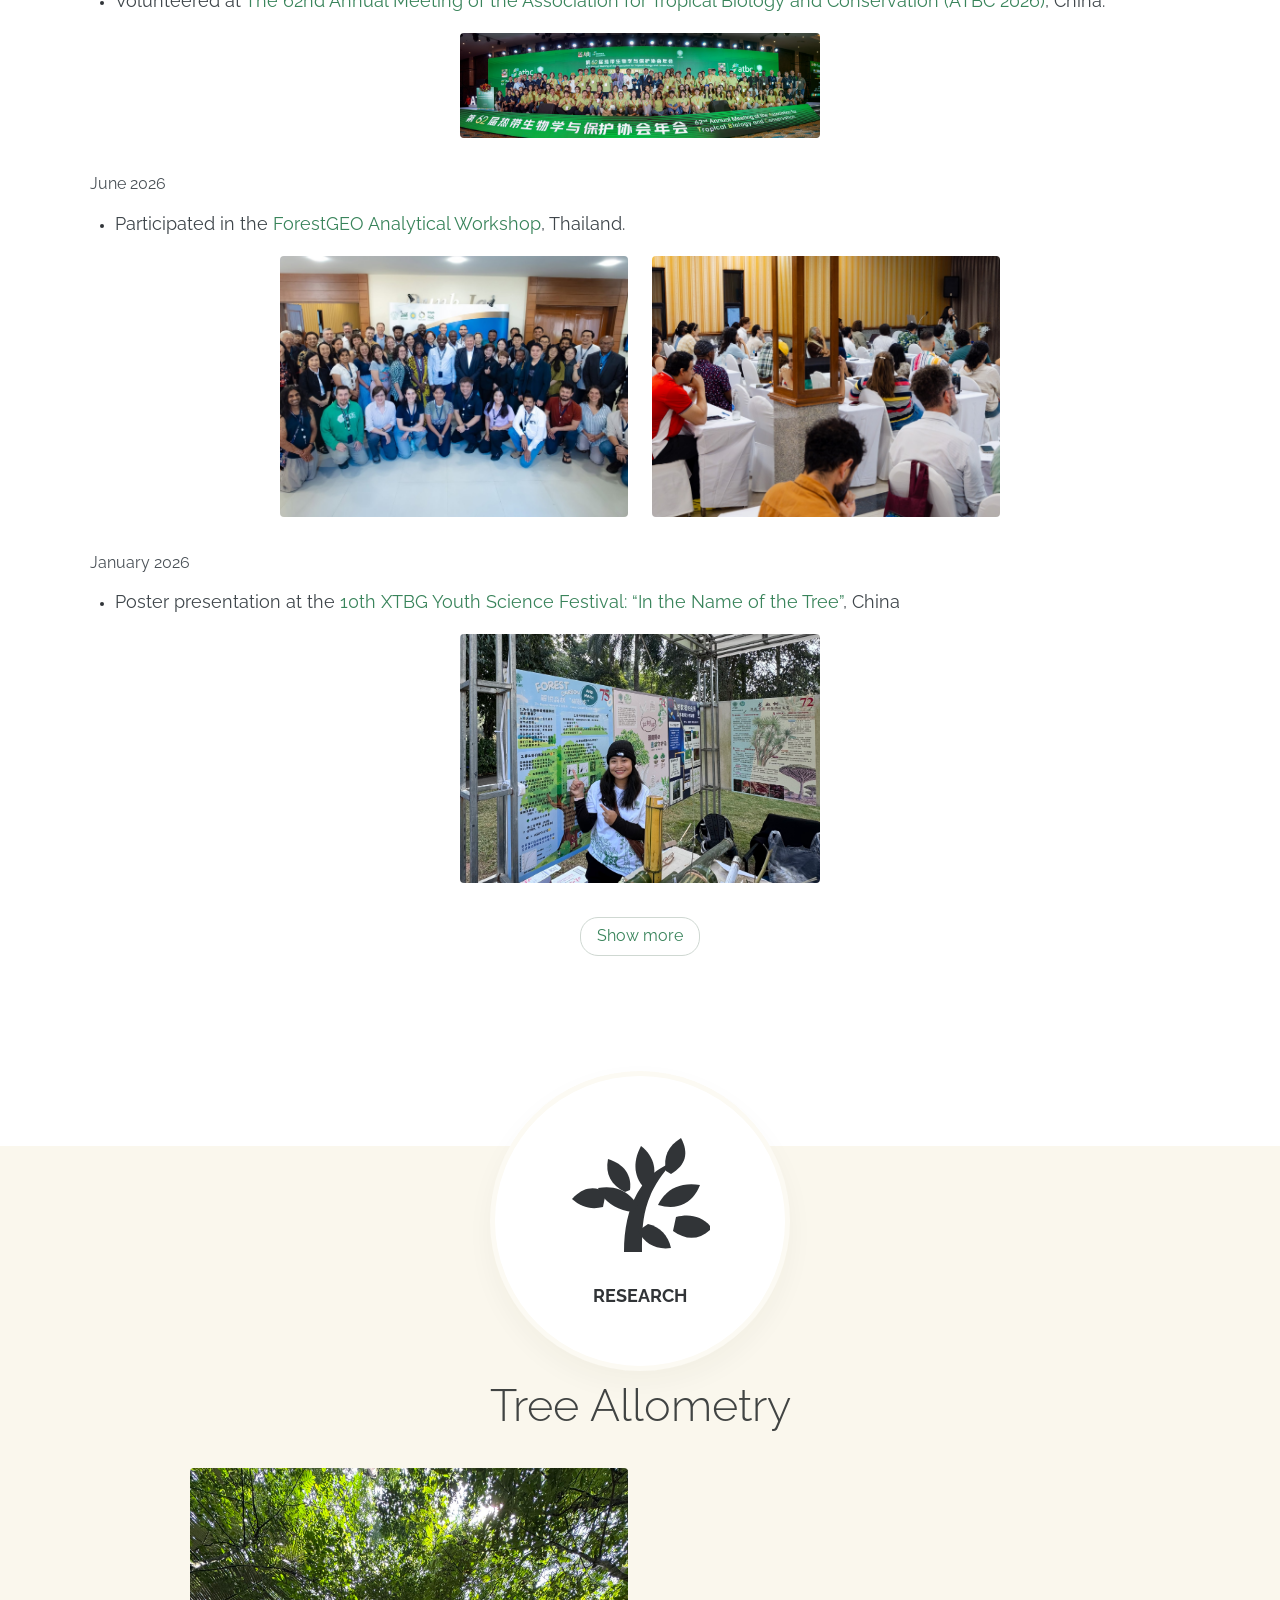
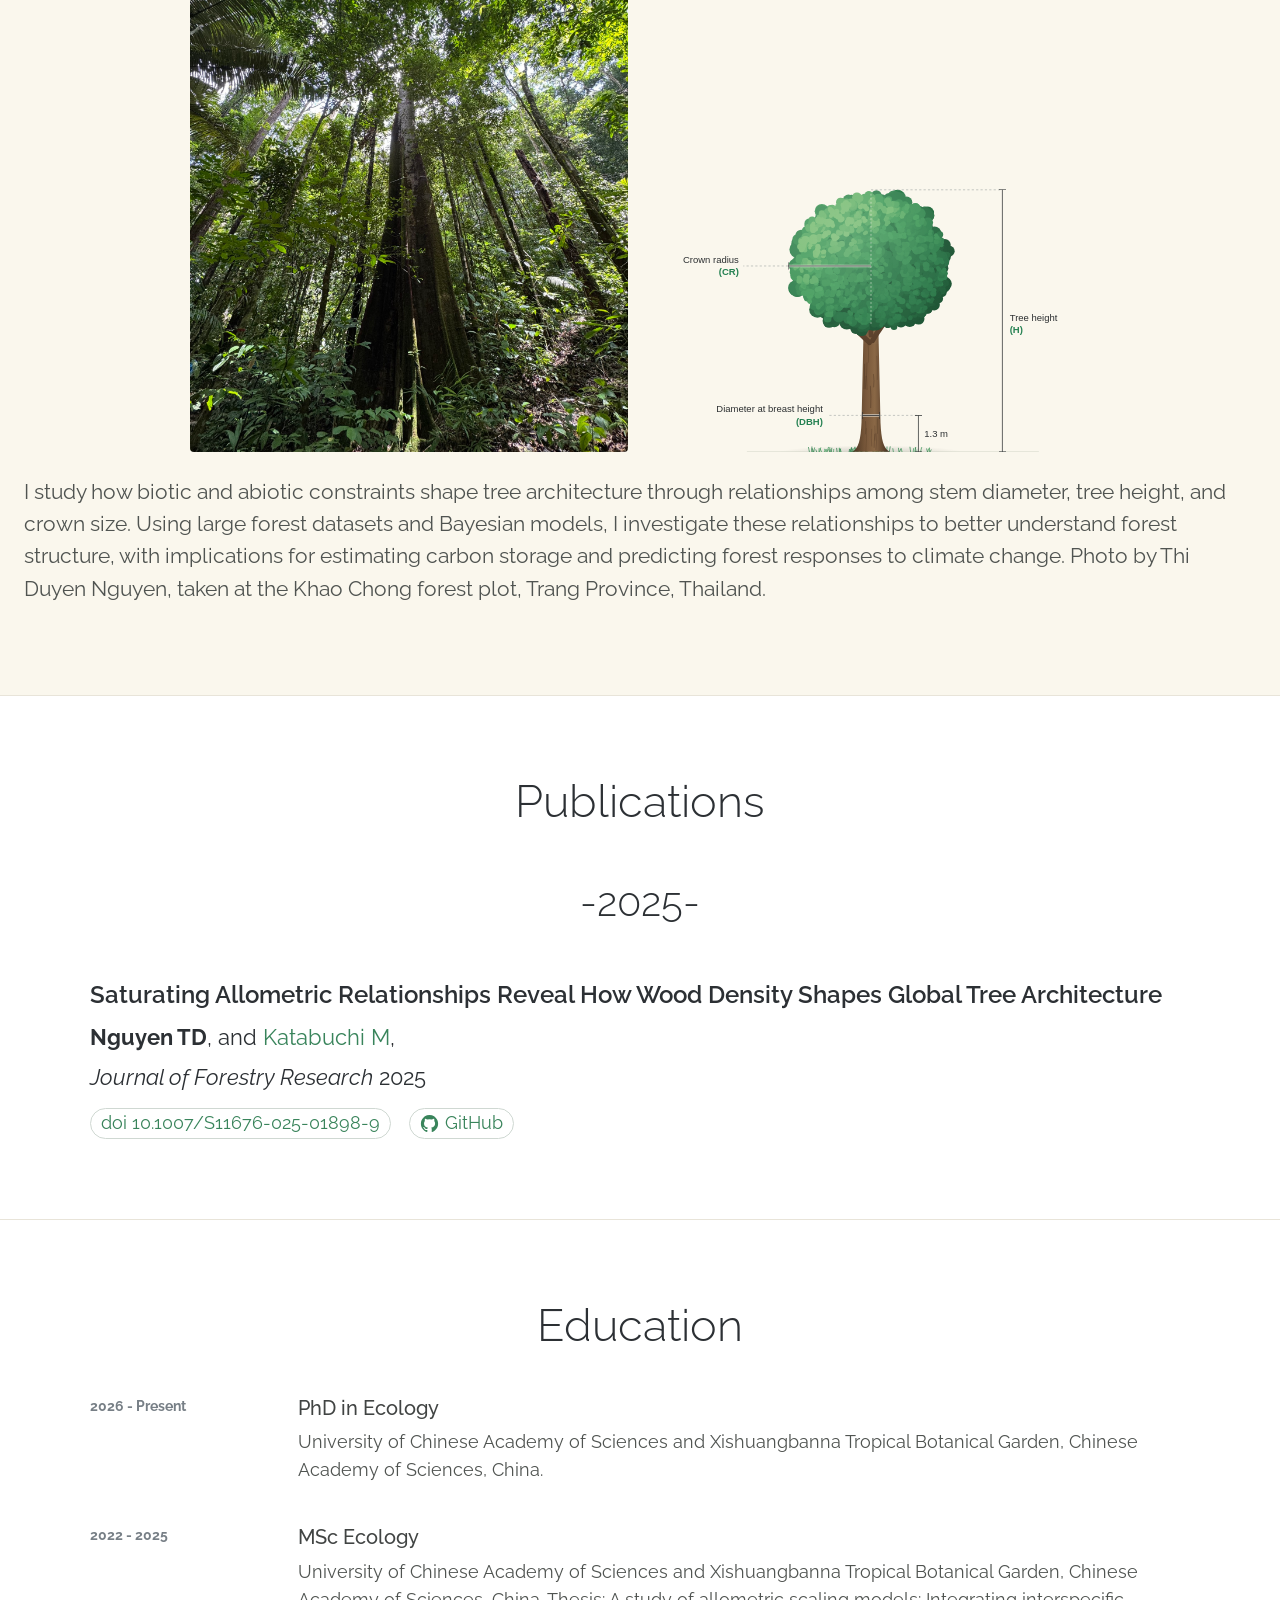
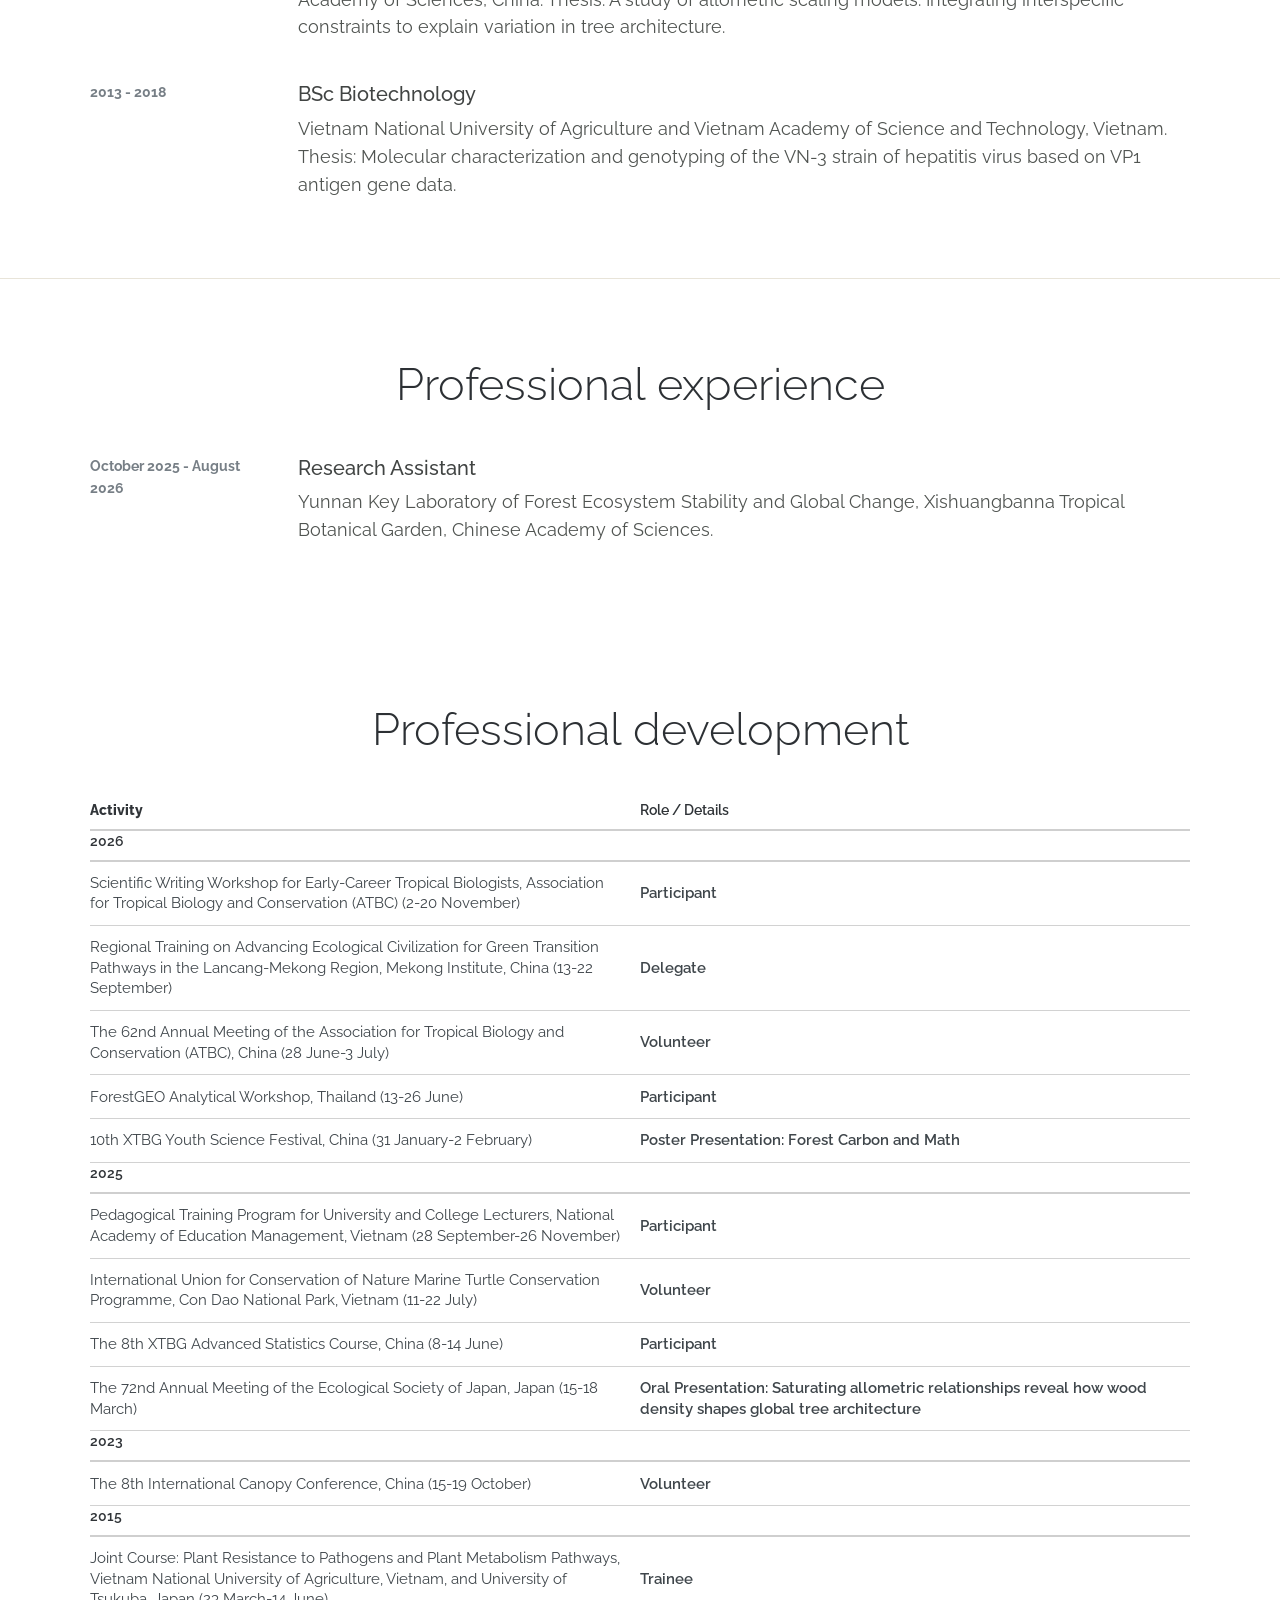
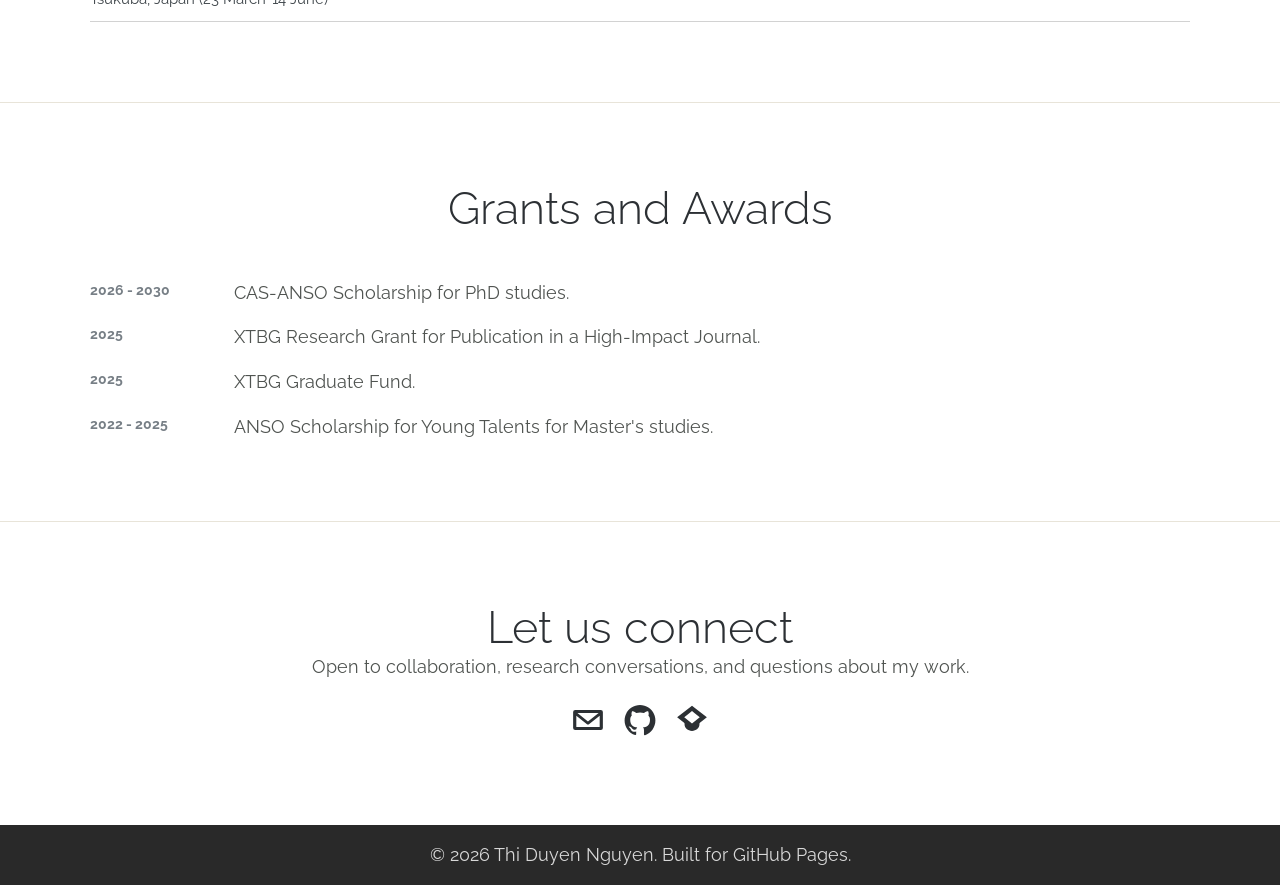
==== commit 9ba4bda2: "Align Tree Allometry photo and diagram in a matching two-column grid Co-Authored-By: Claude Opus 5.5" ====
--- a/index.html
+++ b/index.html
@@ -114,20 +114,20 @@
         <article class="feature-card">
           <h3>Tree Allometry</h3>
 
-          <div style="display: flex; flex-wrap: wrap; justify-content: center; align-items: center; gap: 18px; margin: 24px auto;">
-            <a href="assets/forest_KC.jpg" style="display: block; width: 100%; max-width: 320px;">
+          <div class="allometry-figures">
+            <a href="assets/forest_KC.jpg">
               <img
+                class="allometry-photo"
                 src="assets/web/forest_KC.jpg"
                 alt="Forest trees"
                 loading="lazy"
-                style="display: block; width: 100%; max-width: 320px; height: auto; border-radius: 4px;"
               />
             </a>
             <img
+              class="allometry-diagram"
               src="assets/tree-allometry.svg"
               alt="Tree allometry diagram showing tree height, crown radius, and diameter at breast height"
               loading="lazy"
-              style="display: block; width: 100%; max-width: 540px; height: auto; mix-blend-mode: multiply;"
             />
           </div>
           <p>
--- a/styles.css
+++ b/styles.css
@@ -916,3 +916,43 @@
     overflow-y: auto;
   }
 }
+
+/* Tree Allometry: photo and diagram side by side in matching boxes. */
+.allometry-figures {
+  display: grid;
+  gap: 24px;
+  grid-template-columns: repeat(2, minmax(0, 1fr));
+  margin: 24px auto;
+  max-width: 900px;
+}
+
+.allometry-figures a {
+  display: block;
+}
+
+.allometry-photo,
+.allometry-diagram {
+  aspect-ratio: 3 / 4;
+  border-radius: 4px;
+  display: block;
+  height: auto;
+  width: 100%;
+}
+
+.allometry-photo {
+  object-fit: cover;
+}
+
+.allometry-diagram {
+  mix-blend-mode: multiply;
+  object-fit: contain;
+  /* Bottom-aligned, then nudged down past the SVG's blank margin below the ground
+     line (y=820 of 900) so the ground meets the bottom edge of the photo. */
+  object-position: center 111.43%;
+}
+
+@media (max-width: 700px) {
+  .allometry-figures {
+    grid-template-columns: 1fr;
+  }
+}
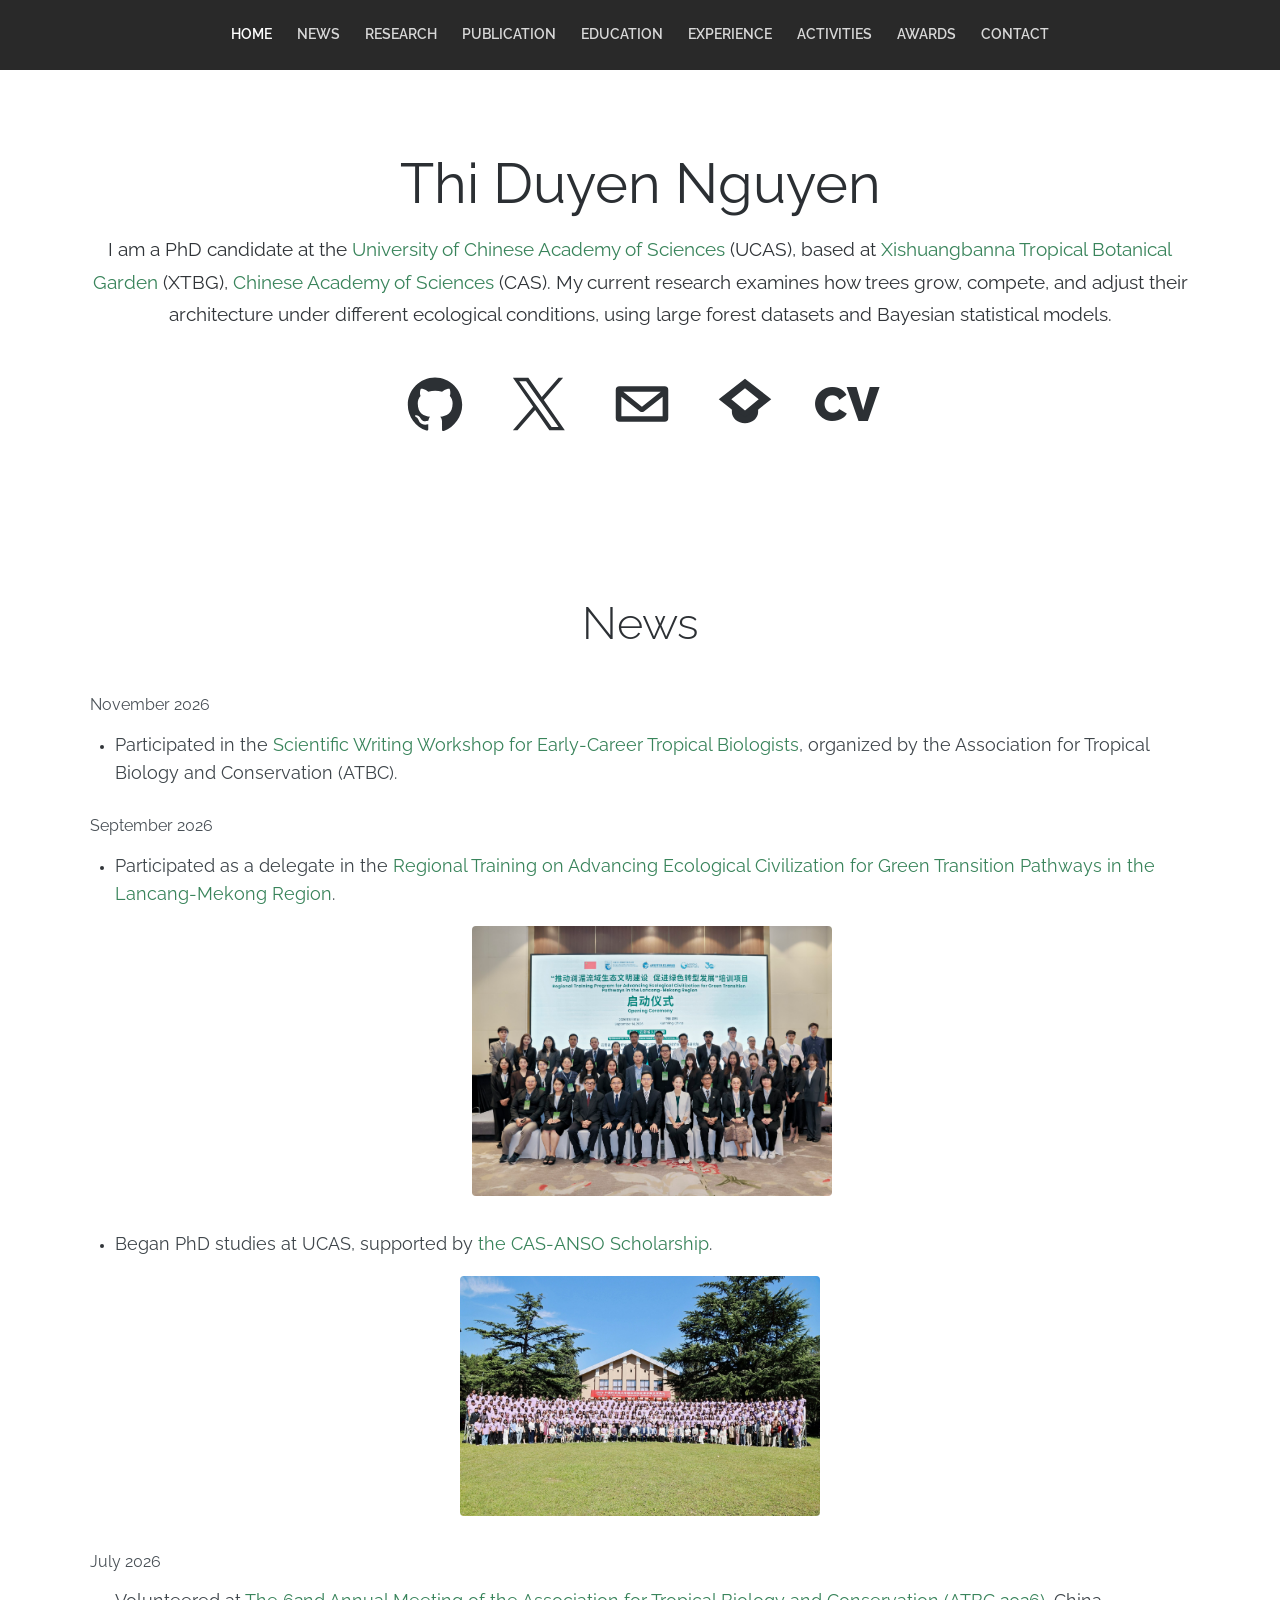
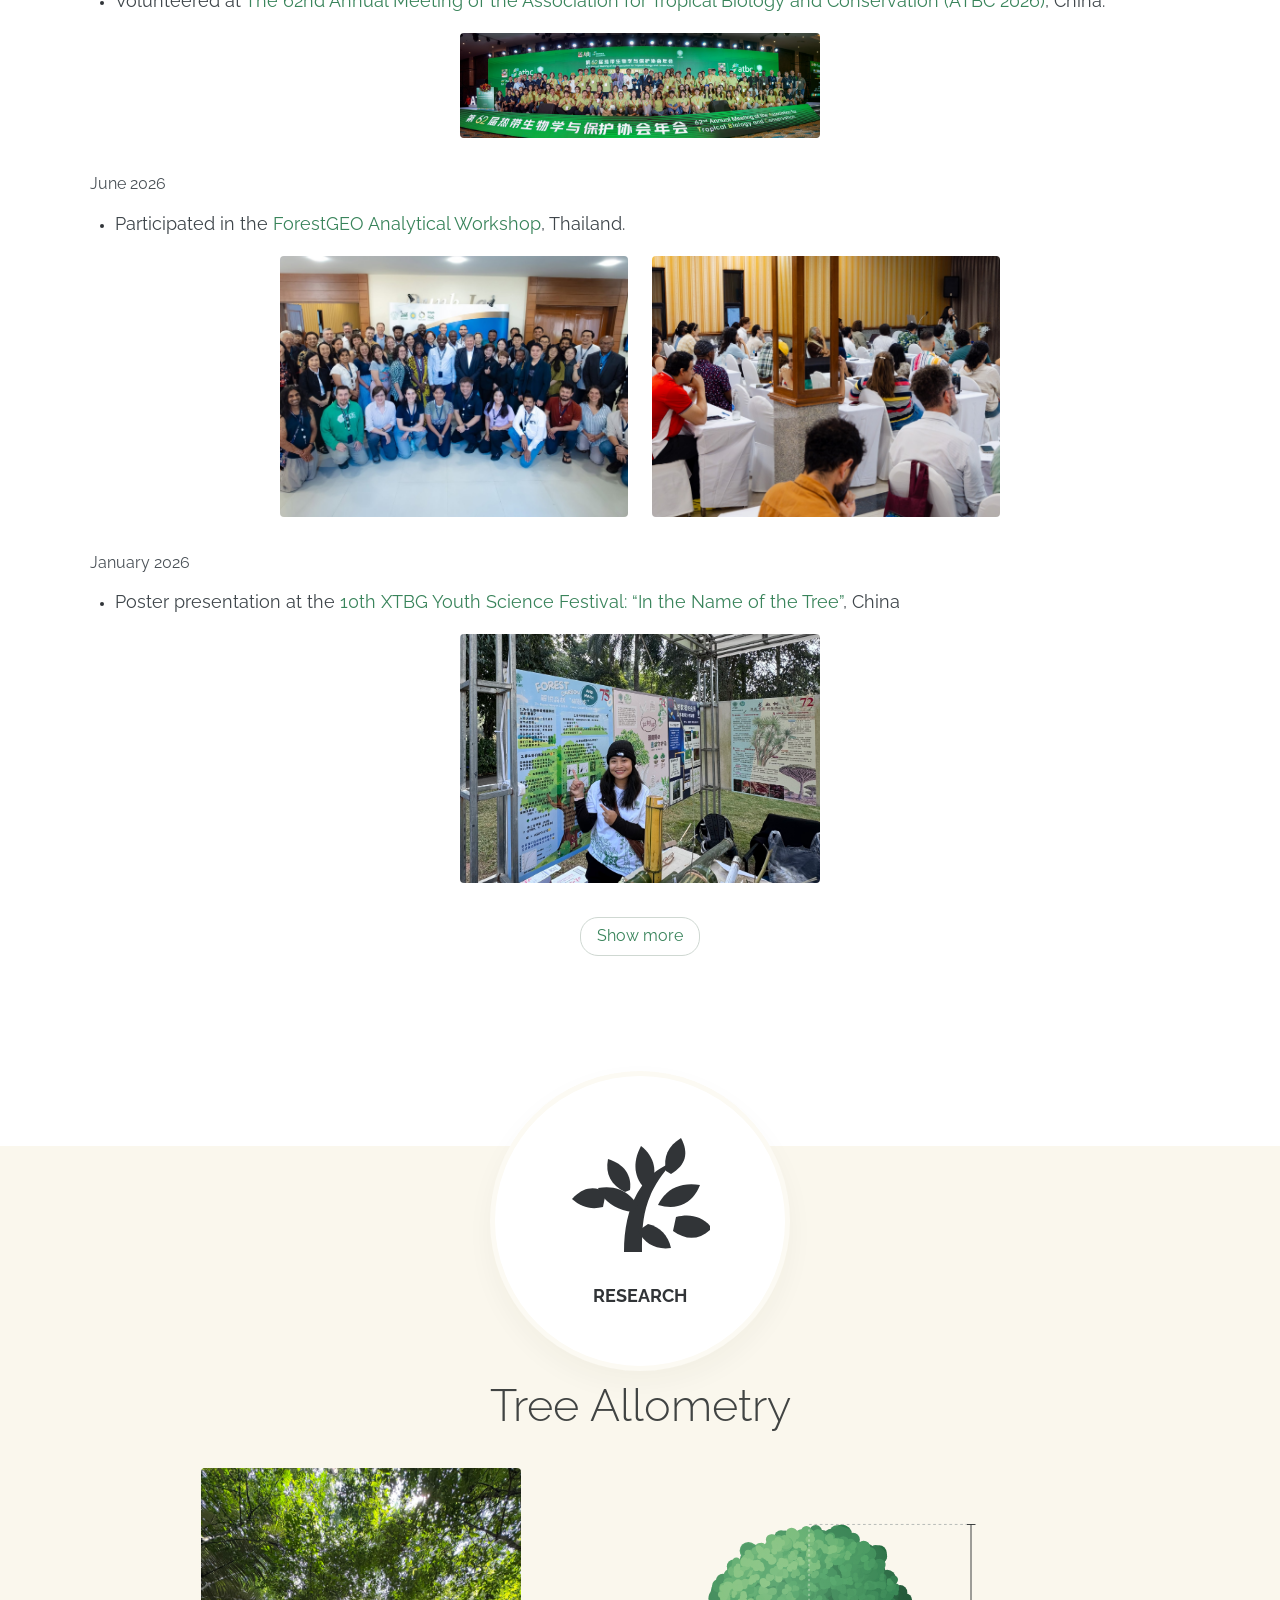
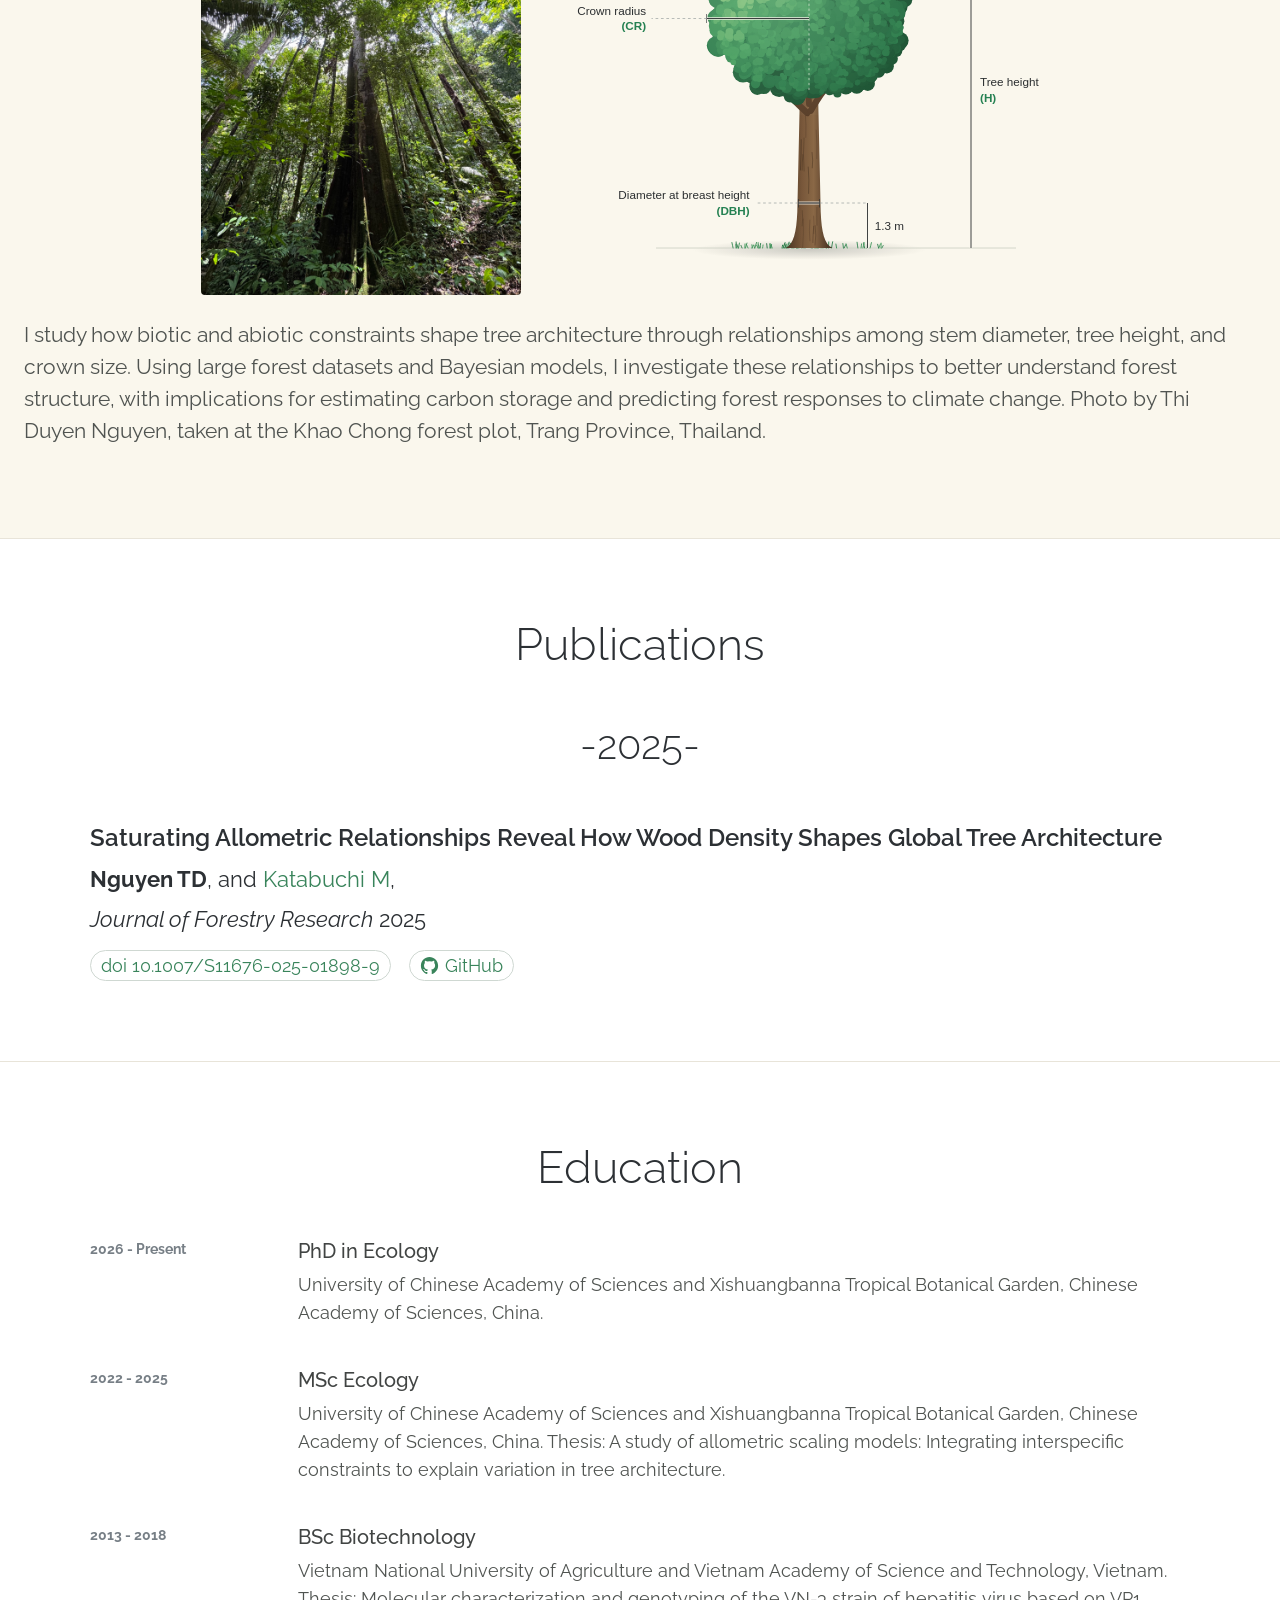
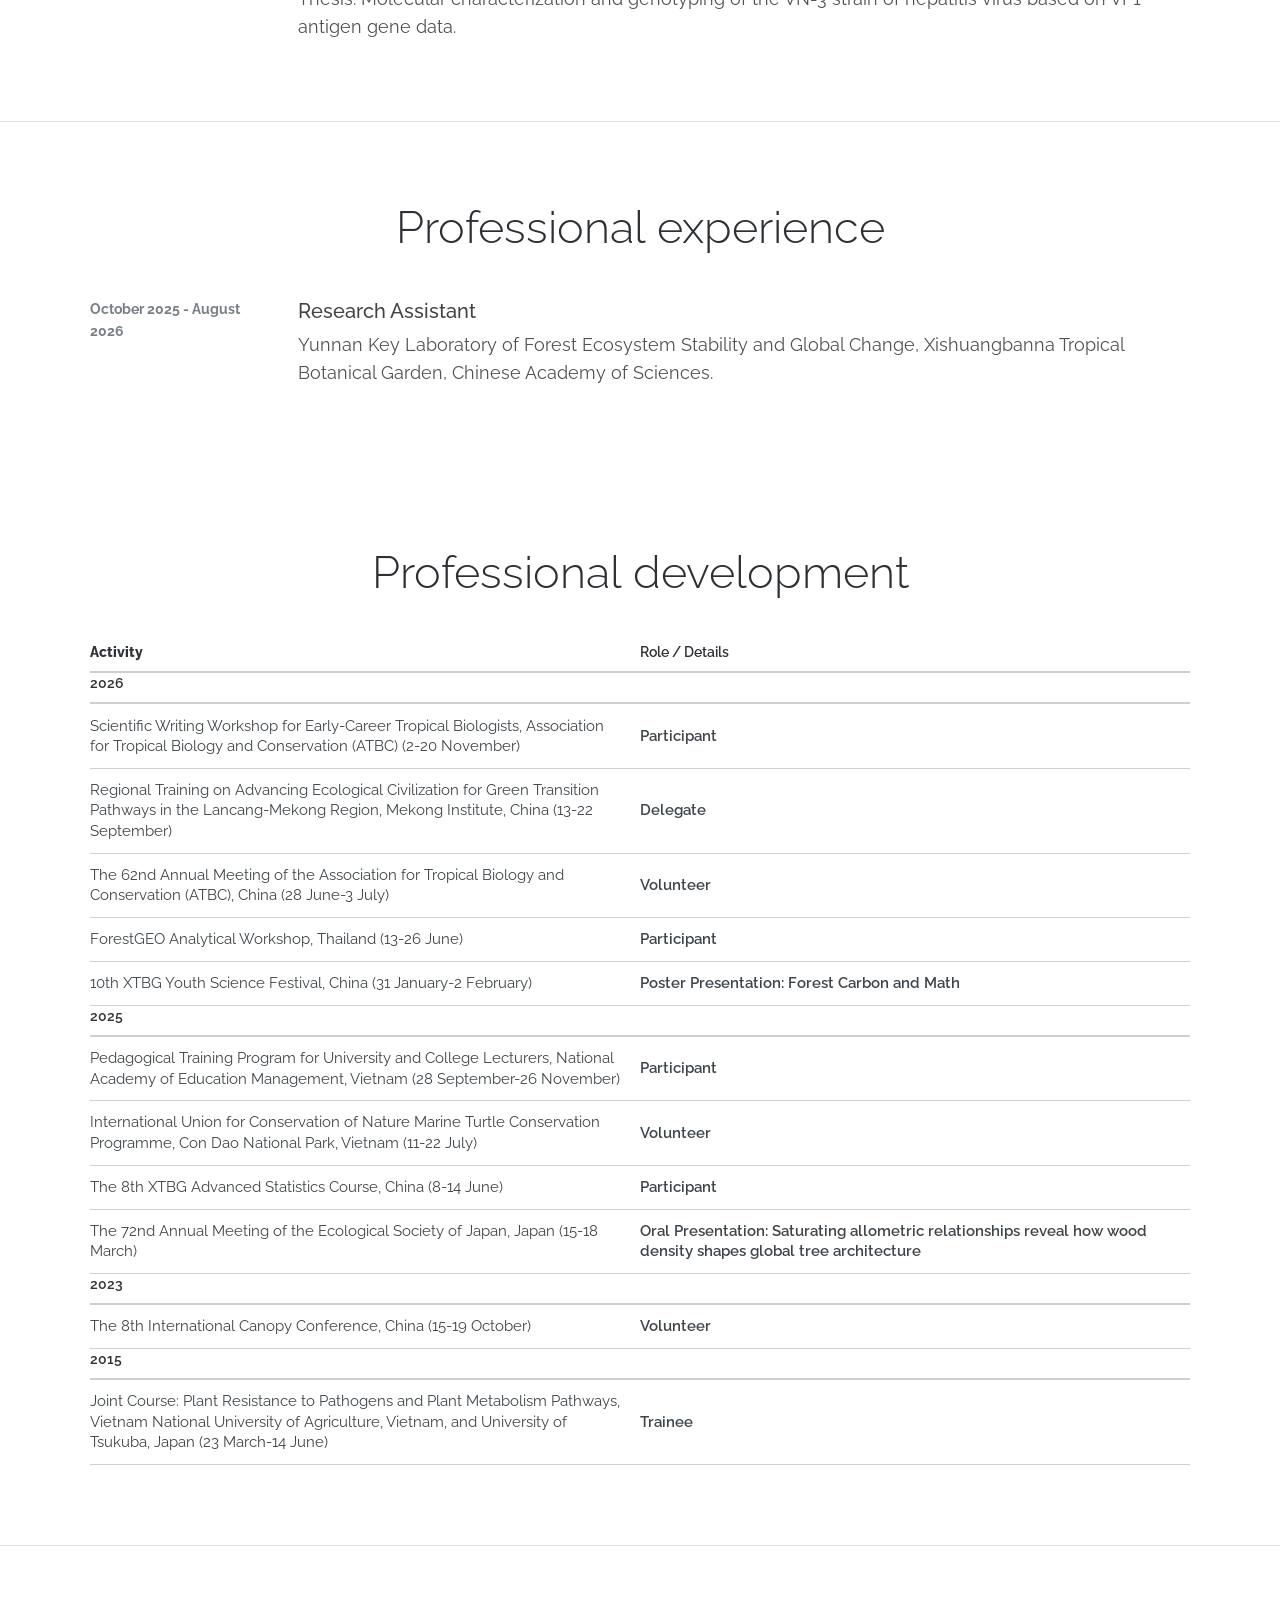
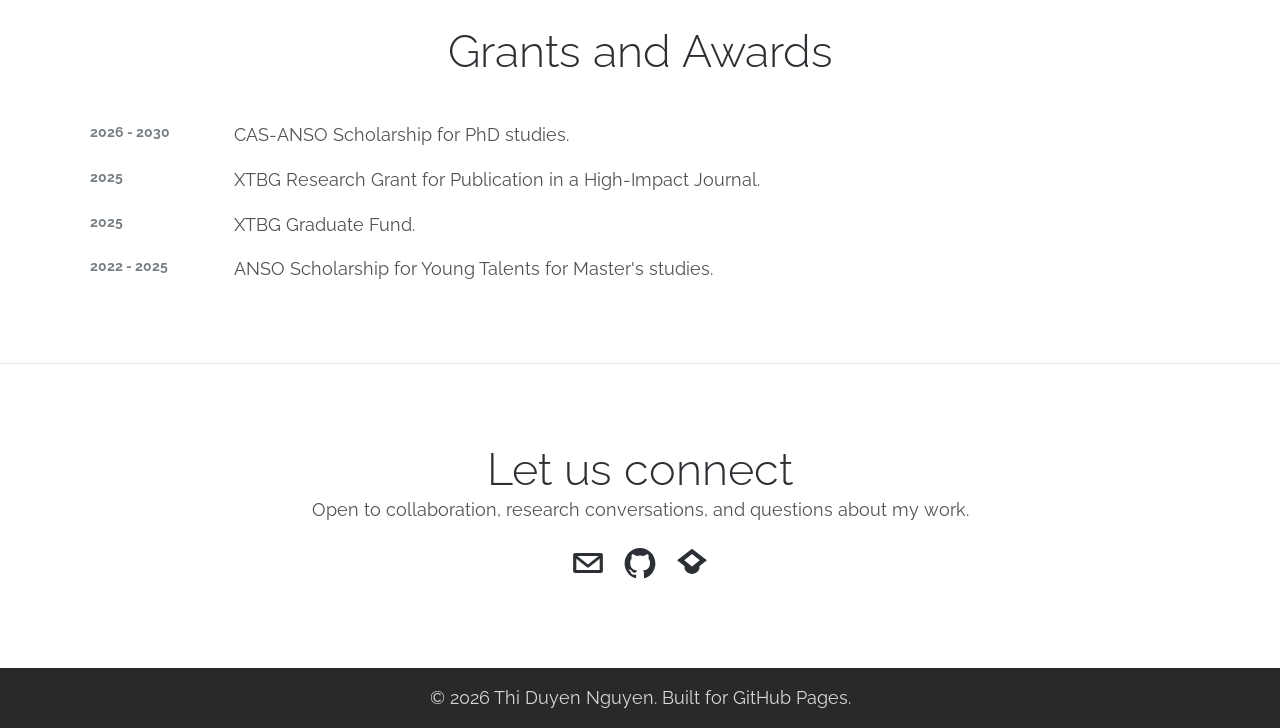
==== commit 9d0e158b: "Revert Tree Allometry alignment changes Co-Authored-By: Claude Opus 5.5 <noreply@anthropic.com>" ====
--- a/index.html
+++ b/index.html
@@ -114,20 +114,20 @@
         <article class="feature-card">
           <h3>Tree Allometry</h3>
 
-          <div class="allometry-figures">
-            <a href="assets/forest_KC.jpg">
+          <div style="display: flex; flex-wrap: wrap; justify-content: center; align-items: center; gap: 18px; margin: 24px auto;">
+            <a href="assets/forest_KC.jpg" style="display: block; width: 100%; max-width: 320px;">
               <img
-                class="allometry-photo"
                 src="assets/web/forest_KC.jpg"
                 alt="Forest trees"
                 loading="lazy"
+                style="display: block; width: 100%; max-width: 320px; height: auto; border-radius: 4px;"
               />
             </a>
             <img
-              class="allometry-diagram"
               src="assets/tree-allometry.svg"
               alt="Tree allometry diagram showing tree height, crown radius, and diameter at breast height"
               loading="lazy"
+              style="display: block; width: 100%; max-width: 540px; height: auto; mix-blend-mode: multiply;"
             />
           </div>
           <p>
--- a/styles.css
+++ b/styles.css
@@ -916,43 +916,3 @@
     overflow-y: auto;
   }
 }
-
-/* Tree Allometry: photo and diagram side by side in matching boxes. */
-.allometry-figures {
-  display: grid;
-  gap: 24px;
-  grid-template-columns: repeat(2, minmax(0, 1fr));
-  margin: 24px auto;
-  max-width: 900px;
-}
-
-.allometry-figures a {
-  display: block;
-}
-
-.allometry-photo,
-.allometry-diagram {
-  aspect-ratio: 3 / 4;
-  border-radius: 4px;
-  display: block;
-  height: auto;
-  width: 100%;
-}
-
-.allometry-photo {
-  object-fit: cover;
-}
-
-.allometry-diagram {
-  mix-blend-mode: multiply;
-  object-fit: contain;
-  /* Bottom-aligned, then nudged down past the SVG's blank margin below the ground
-     line (y=820 of 900) so the ground meets the bottom edge of the photo. */
-  object-position: center 111.43%;
-}
-
-@media (max-width: 700px) {
-  .allometry-figures {
-    grid-template-columns: 1fr;
-  }
-}
